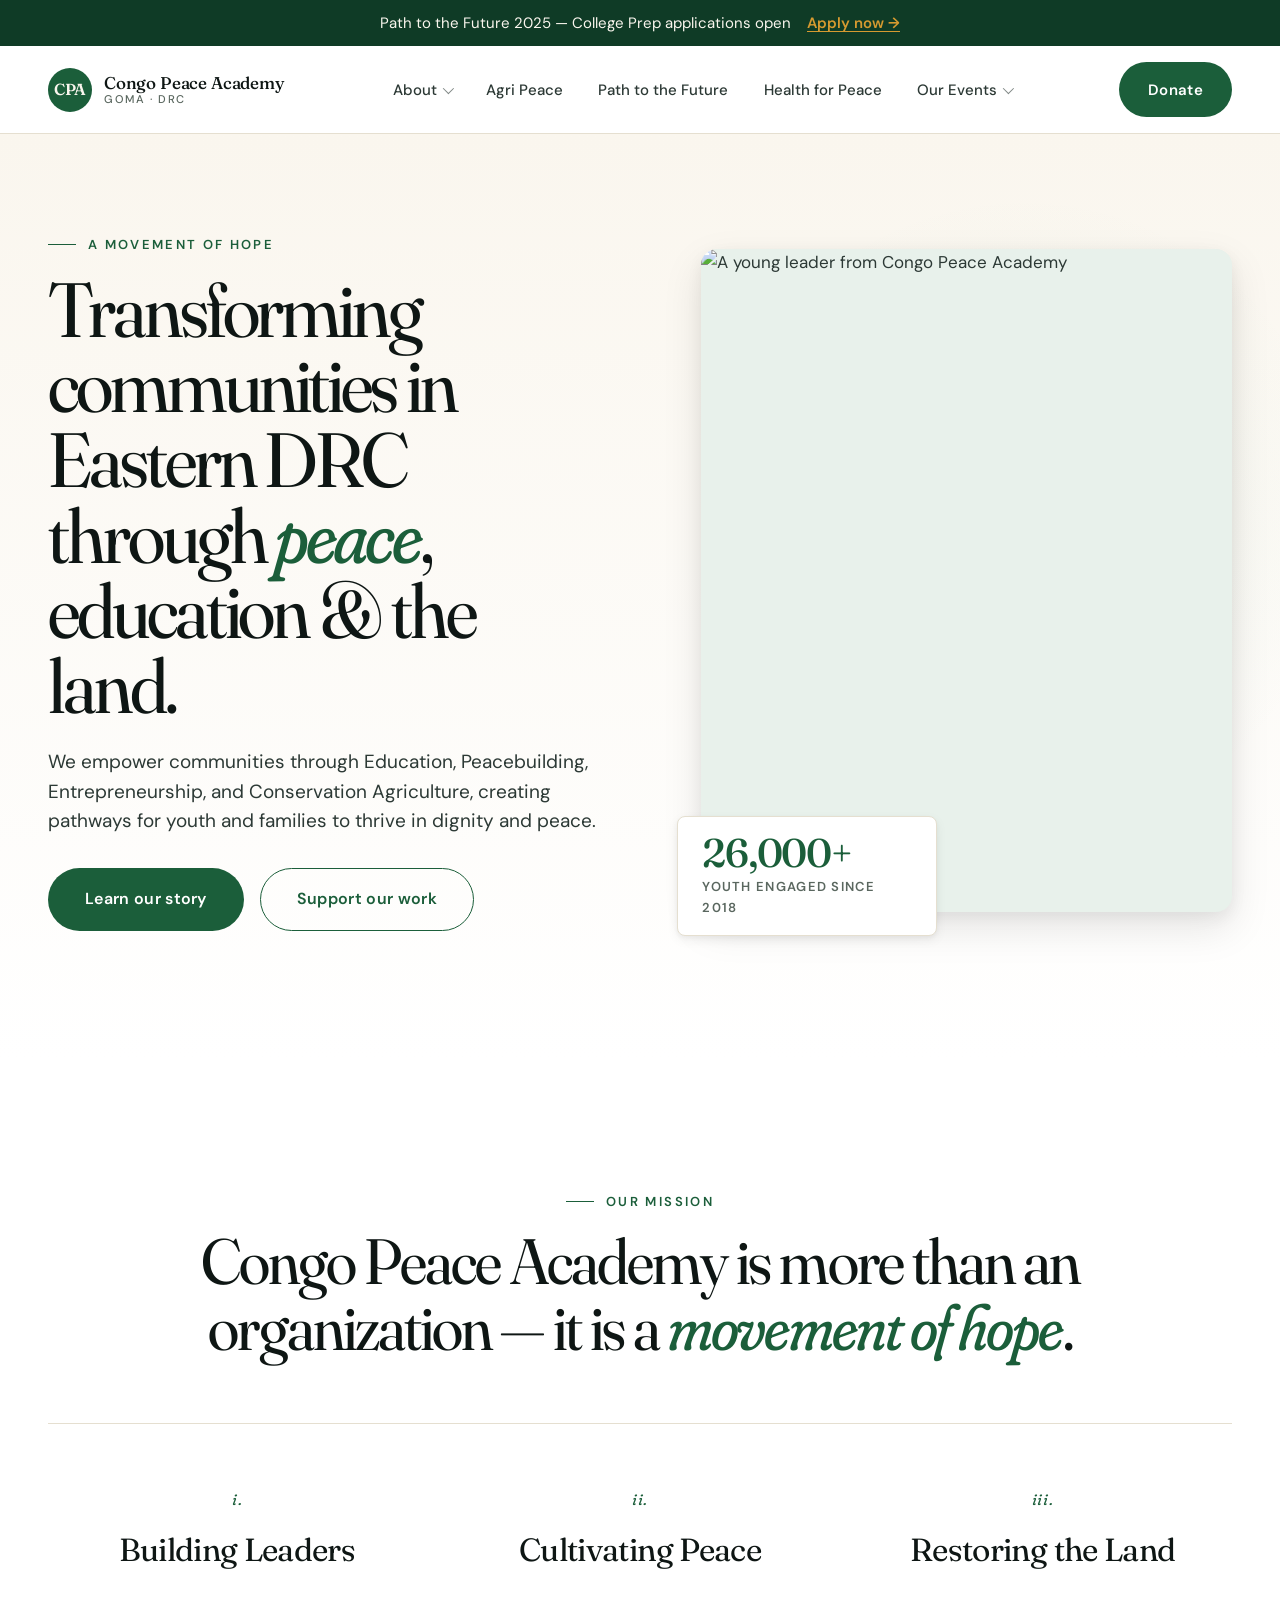
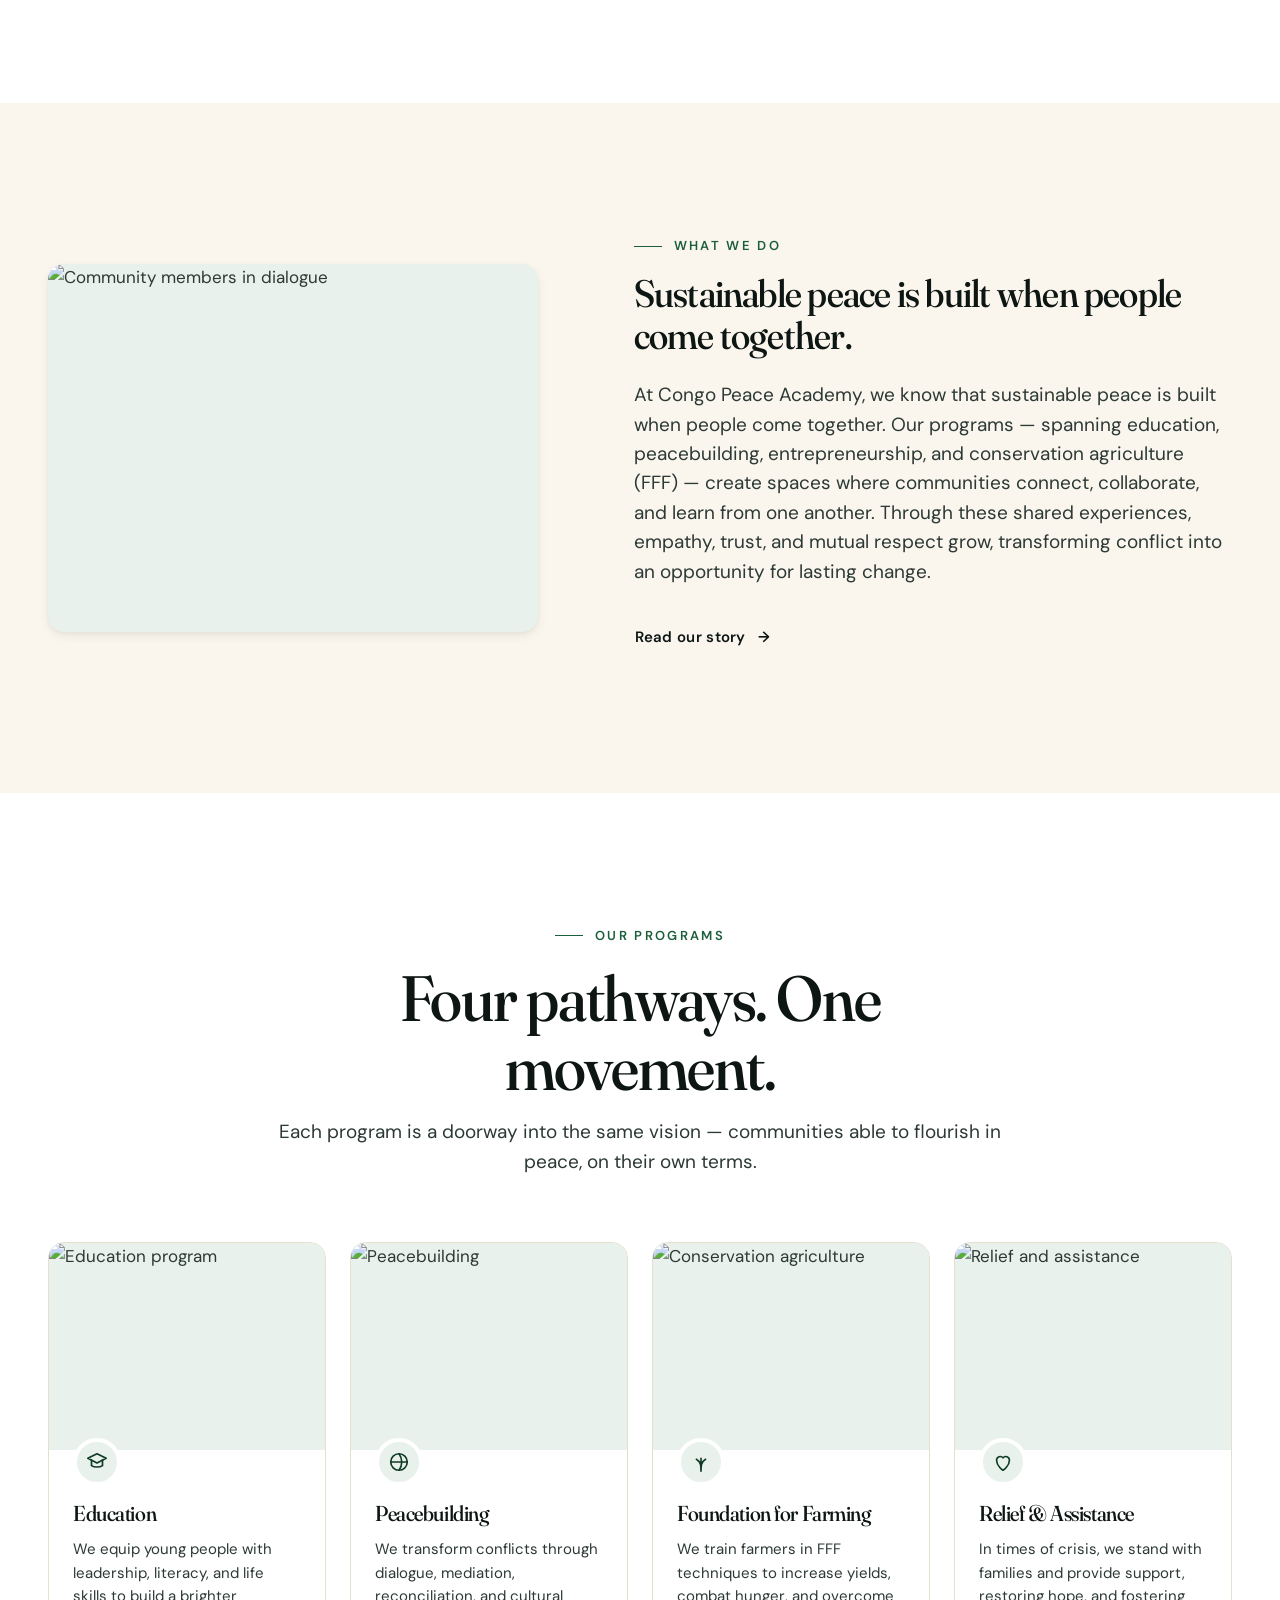
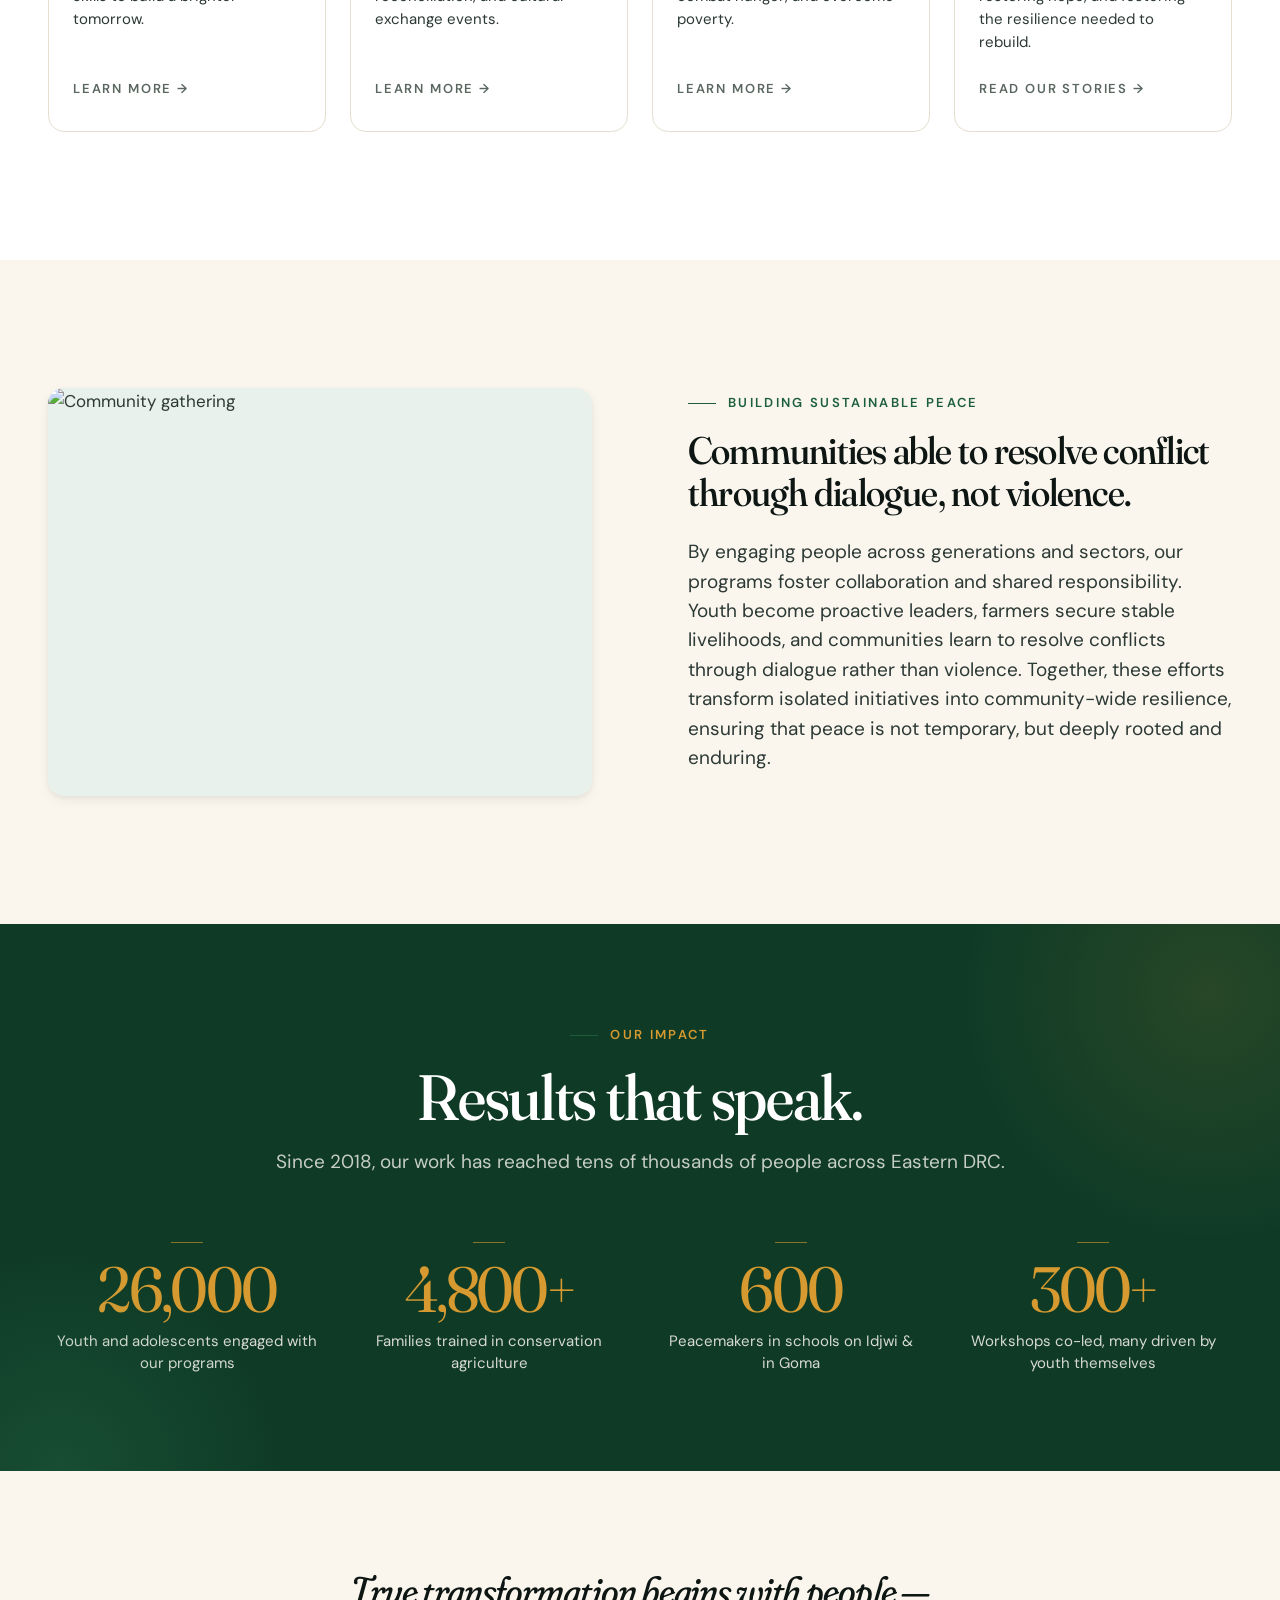
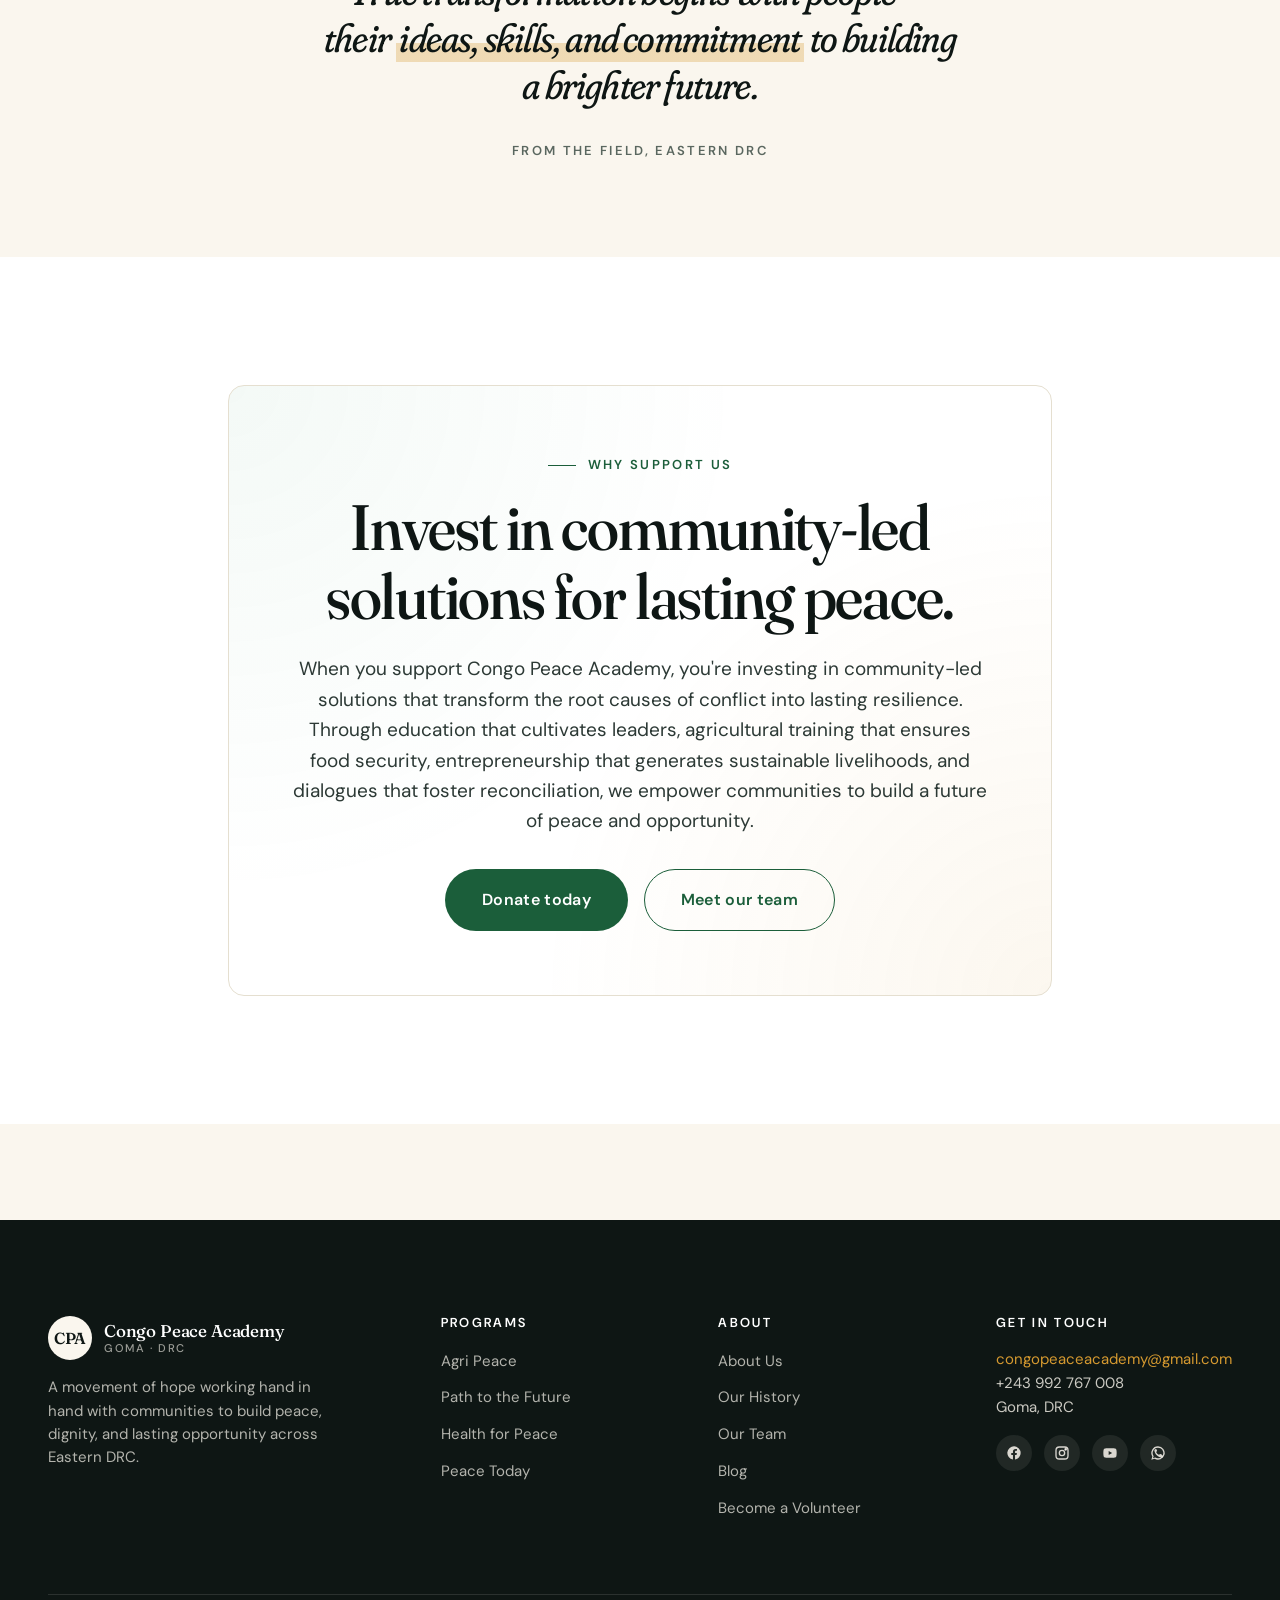
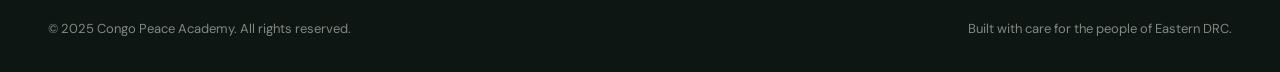
==== index.html @ 5befbde0 "Initial site — Congo Peace Academy 11 static HTML pages with shared design system inspired by Bridge" ====
<!DOCTYPE html>
<html lang="en">
<head>
  <meta charset="UTF-8" />
  <meta name="viewport" content="width=device-width, initial-scale=1.0" />
  <title>Congo Peace Academy — Education, Peacebuilding, Entrepreneurship & Conservation Agriculture in Eastern DRC</title>
  <meta name="description" content="Congo Peace Academy empowers communities in Eastern DRC through education, peacebuilding, entrepreneurship, and conservation agriculture — creating pathways for youth and families to thrive in dignity and peace." />
  <meta name="theme-color" content="#0F3B26" />

  <meta property="og:title" content="Congo Peace Academy" />
  <meta property="og:description" content="A movement of hope transforming communities in Eastern DRC." />
  <meta property="og:type" content="website" />
  <meta property="og:url" content="https://www.congopeaceacademy.org/" />

  <link rel="preconnect" href="https://fonts.googleapis.com" />
  <link rel="preconnect" href="https://fonts.gstatic.com" crossorigin />
  <link href="https://fonts.googleapis.com/css2?family=Fraunces:ital,opsz,wght,SOFT@0,9..144,300..900,30..100;1,9..144,300..900,30..100&family=DM+Sans:opsz,wght@9..40,400;9..40,500;9..40,600;9..40,700&display=swap" rel="stylesheet" />

  <link rel="stylesheet" href="assets/css/style.css" />
  <link rel="icon" type="image/svg+xml" href="assets/images/favicon.svg" />
</head>
<body>

<a href="#main" class="skip-link">Skip to main content</a>

<!-- Announcement banner -->
<div class="banner">
  <div class="container banner-content">
    <span>Path to the Future 2025 — College Prep applications open</span>
    <a href="path-to-the-future.html">Apply now →</a>
  </div>
</div>

<!-- Header -->
<header class="site-header">
  <div class="container">
    <nav class="nav" aria-label="Primary">
      <a href="index.html" class="brand" aria-label="Congo Peace Academy home">
        <span class="brand-mark" aria-hidden="true">CPA</span>
        <span class="brand-text">
          Congo Peace Academy
          <span class="brand-text-sub">Goma · DRC</span>
        </span>
      </a>

      <button class="nav-toggle" aria-label="Toggle navigation" aria-expanded="false" aria-controls="nav-list">
        <span class="nav-toggle-bar" aria-hidden="true"></span>
      </button>

      <ul class="nav-list" id="nav-list">
        <li class="nav-item has-sub">
          <a class="nav-link" href="about/index.html" aria-haspopup="true">About</a>
          <ul class="subnav">
            <li><a class="subnav-link" href="about/index.html">About Us</a></li>
            <li><a class="subnav-link" href="about/our-history.html">Our History</a></li>
            <li><a class="subnav-link" href="about/our-team.html">Our Team</a></li>
            <li><a class="subnav-link" href="about/blog.html">Blog</a></li>
          </ul>
        </li>
        <li class="nav-item"><a class="nav-link" href="agri-peace.html">Agri Peace</a></li>
        <li class="nav-item"><a class="nav-link" href="path-to-the-future.html">Path to the Future</a></li>
        <li class="nav-item"><a class="nav-link" href="health-for-peace.html">Health for Peace</a></li>
        <li class="nav-item has-sub">
          <a class="nav-link" href="our-events/index.html" aria-haspopup="true">Our Events</a>
          <ul class="subnav">
            <li><a class="subnav-link" href="our-events/index.html">All Events</a></li>
            <li><a class="subnav-link" href="our-events/peace-today.html">Peace Today</a></li>
            <li><a class="subnav-link" href="our-events/become-volunteers.html">Become Volunteers</a></li>
          </ul>
        </li>
      </ul>

      <div class="nav-actions">
        <a class="btn btn-primary" href="https://donorbox.org/congo-peace-academy-1-3?default_interval=o" target="_blank" rel="noopener">Donate</a>
      </div>
    </nav>
  </div>
</header>

<main id="main">

  <!-- Hero -->
  <section class="hero">
    <div class="container">
      <div class="hero-inner">
        <div class="reveal">
          <span class="eyebrow">A movement of hope</span>
          <h1 class="hero-tagline">
            Transforming communities in Eastern DRC through <em>peace</em>, education &amp; the land.
          </h1>
          <p class="hero-lede">
            We empower communities through Education, Peacebuilding, Entrepreneurship, and Conservation Agriculture, creating pathways for youth and families to thrive in dignity and peace.
          </p>
          <div class="hero-actions">
            <a class="btn btn-primary btn-lg" href="about/our-history.html">Learn our story</a>
            <a class="btn btn-outline btn-lg" href="https://donorbox.org/congo-peace-academy-1-3?default_interval=o" target="_blank" rel="noopener">Support our work</a>
          </div>
        </div>
        <div class="hero-media reveal">
          <div class="hero-media-frame">
            <img
              src="https://lh3.googleusercontent.com/sitesv/[base64]w1280"
              alt="A young leader from Congo Peace Academy"
              loading="eager"
            />
          </div>
          <div class="hero-badge">
            <div class="hero-badge-num">26,000+</div>
            <div class="hero-badge-label">Youth engaged since 2018</div>
          </div>
        </div>
      </div>
    </div>
  </section>

  <!-- Mission -->
  <section class="mission">
    <div class="container">
      <div class="text-center reveal">
        <span class="eyebrow">Our Mission</span>
      </div>
      <h2 class="mission-statement display text-balance reveal">
        Congo Peace Academy is more than an organization — it is a <em style="font-variation-settings:'opsz' 144,'SOFT' 100;color:var(--green);font-style:italic">movement of hope</em>.
      </h2>

      <div class="pillars">
        <div class="pillar reveal">
          <div class="pillar-num">i.</div>
          <div class="pillar-title">Building Leaders</div>
        </div>
        <div class="pillar reveal">
          <div class="pillar-num">ii.</div>
          <div class="pillar-title">Cultivating Peace</div>
        </div>
        <div class="pillar reveal">
          <div class="pillar-num">iii.</div>
          <div class="pillar-title">Restoring the Land</div>
        </div>
      </div>
    </div>
  </section>

  <!-- What We Do / Strategy split -->
  <section class="bg-cream">
    <div class="container">
      <div class="split split-narrow reveal">
        <div class="split-media">
          <img
            src="https://lh3.googleusercontent.com/sitesv/[base64]w1280"
            alt="Community members in dialogue"
            loading="lazy"
          />
        </div>
        <div class="split-content">
          <span class="eyebrow">What we do</span>
          <h2>Sustainable peace is built when people come together.</h2>
          <p>
            At Congo Peace Academy, we know that sustainable peace is built when people come together. Our programs — spanning education, peacebuilding, entrepreneurship, and conservation agriculture (FFF) — create spaces where communities connect, collaborate, and learn from one another. Through these shared experiences, empathy, trust, and mutual respect grow, transforming conflict into an opportunity for lasting change.
          </p>
          <a class="btn btn-ghost" href="about/our-history.html">Read our story </a>
        </div>
      </div>
    </div>
  </section>

  <!-- Programs -->
  <section class="bg-paper">
    <div class="container">
      <div class="section-header center reveal">
        <span class="eyebrow">Our Programs</span>
        <h2>Four pathways. One movement.</h2>
        <p>Each program is a doorway into the same vision — communities able to flourish in peace, on their own terms.</p>
      </div>

      <div class="programs">
        <a class="program-card reveal" href="path-to-the-future.html">
          <div class="program-media">
            <img
              src="https://lh3.googleusercontent.com/sitesv/[base64]w1280"
              alt="Education program"
              loading="lazy"
            />
          </div>
          <div class="program-body">
            <div class="program-icon" aria-hidden="true">
              <svg viewBox="0 0 24 24" fill="none" stroke="currentColor" stroke-width="1.8" stroke-linecap="round" stroke-linejoin="round"><path d="M2 8l10-5 10 5-10 5L2 8z"/><path d="M6 10v6c3 2 9 2 12 0v-6"/></svg>
            </div>
            <h3 class="program-title">Education</h3>
            <p class="program-desc">We equip young people with leadership, literacy, and life skills to build a brighter tomorrow.</p>
            <span class="program-arrow">Learn more →</span>
          </div>
        </a>

        <a class="program-card reveal" href="our-events/peace-today.html">
          <div class="program-media">
            <img
              src="https://lh3.googleusercontent.com/sitesv/[base64]w1280"
              alt="Peacebuilding"
              loading="lazy"
            />
          </div>
          <div class="program-body">
            <div class="program-icon" aria-hidden="true">
              <svg viewBox="0 0 24 24" fill="none" stroke="currentColor" stroke-width="1.8" stroke-linecap="round" stroke-linejoin="round"><circle cx="12" cy="12" r="9"/><path d="M12 3a15 15 0 0 1 0 18M3 12h18"/></svg>
            </div>
            <h3 class="program-title">Peacebuilding</h3>
            <p class="program-desc">We transform conflicts through dialogue, mediation, reconciliation, and cultural exchange events.</p>
            <span class="program-arrow">Learn more →</span>
          </div>
        </a>

        <a class="program-card reveal" href="agri-peace.html">
          <div class="program-media">
            <img
              src="https://lh3.googleusercontent.com/sitesv/[base64]w1280"
              alt="Conservation agriculture"
              loading="lazy"
            />
          </div>
          <div class="program-body">
            <div class="program-icon" aria-hidden="true">
              <svg viewBox="0 0 24 24" fill="none" stroke="currentColor" stroke-width="1.8" stroke-linecap="round" stroke-linejoin="round"><path d="M12 22c0-6 0-10 5-13M12 22c0-6 0-10-5-13M12 22V8"/></svg>
            </div>
            <h3 class="program-title">Foundation for Farming</h3>
            <p class="program-desc">We train farmers in FFF techniques to increase yields, combat hunger, and overcome poverty.</p>
            <span class="program-arrow">Learn more →</span>
          </div>
        </a>

        <a class="program-card reveal" href="our-events/index.html">
          <div class="program-media">
            <img
              src="https://lh3.googleusercontent.com/sitesv/[base64]w1280"
              alt="Relief and assistance"
              loading="lazy"
            />
          </div>
          <div class="program-body">
            <div class="program-icon" aria-hidden="true">
              <svg viewBox="0 0 24 24" fill="none" stroke="currentColor" stroke-width="1.8" stroke-linecap="round" stroke-linejoin="round"><path d="M12 21s-7-4.5-7-11a4 4 0 0 1 7-2.6A4 4 0 0 1 19 10c0 6.5-7 11-7 11z"/></svg>
            </div>
            <h3 class="program-title">Relief &amp; Assistance</h3>
            <p class="program-desc">In times of crisis, we stand with families and provide support, restoring hope, and fostering the resilience needed to rebuild.</p>
            <span class="program-arrow">Read our stories →</span>
          </div>
        </a>
      </div>
    </div>
  </section>

  <!-- Sustainable Peace -->
  <section class="bg-cream">
    <div class="container">
      <div class="split reverse reveal">
        <div class="split-content">
          <span class="eyebrow">Building Sustainable Peace</span>
          <h2>Communities able to resolve conflict through dialogue, not violence.</h2>
          <p>
            By engaging people across generations and sectors, our programs foster collaboration and shared responsibility. Youth become proactive leaders, farmers secure stable livelihoods, and communities learn to resolve conflicts through dialogue rather than violence. Together, these efforts transform isolated initiatives into community-wide resilience, ensuring that peace is not temporary, but deeply rooted and enduring.
          </p>
        </div>
        <div class="split-media">
          <img
            src="https://lh3.googleusercontent.com/sitesv/[base64]w1280"
            alt="Community gathering"
            loading="lazy"
          />
        </div>
      </div>
    </div>
  </section>

  <!-- Stats -->
  <section class="stats-band">
    <div class="container">
      <div class="section-header center reveal">
        <span class="eyebrow" style="color:var(--amber)">Our Impact</span>
        <h2>Results that speak.</h2>
        <p>Since 2018, our work has reached tens of thousands of people across Eastern DRC.</p>
      </div>
      <div class="stats-grid">
        <div class="stat reveal">
          <div class="stat-num">26,000</div>
          <div class="stat-label">Youth and adolescents engaged with our programs</div>
        </div>
        <div class="stat reveal">
          <div class="stat-num">4,800+</div>
          <div class="stat-label">Families trained in conservation agriculture</div>
        </div>
        <div class="stat reveal">
          <div class="stat-num">600</div>
          <div class="stat-label">Peacemakers in schools on Idjwi &amp; in Goma</div>
        </div>
        <div class="stat reveal">
          <div class="stat-num">300+</div>
          <div class="stat-label">Workshops co-led, many driven by youth themselves</div>
        </div>
      </div>
    </div>
  </section>

  <!-- Pull quote -->
  <section class="pullquote">
    <div class="container">
      <p class="pullquote-text reveal">
        True transformation begins with people — their <strong>ideas, skills, and commitment</strong> to building a brighter future.
      </p>
      <span class="pullquote-attribution">From the field, Eastern DRC</span>
    </div>
  </section>

  <!-- Why Support / CTA -->
  <section class="bg-paper">
    <div class="container container-narrow">
      <div class="cta-band reveal">
        <span class="eyebrow">Why support us</span>
        <h2>Invest in community-led solutions for lasting peace.</h2>
        <p>
          When you support Congo Peace Academy, you're investing in community-led solutions that transform the root causes of conflict into lasting resilience. Through education that cultivates leaders, agricultural training that ensures food security, entrepreneurship that generates sustainable livelihoods, and dialogues that foster reconciliation, we empower communities to build a future of peace and opportunity.
        </p>
        <div class="hero-actions" style="justify-content:center">
          <a class="btn btn-primary btn-lg" href="https://donorbox.org/congo-peace-academy-1-3?default_interval=o" target="_blank" rel="noopener">Donate today</a>
          <a class="btn btn-outline btn-lg" href="about/our-team.html">Meet our team</a>
        </div>
      </div>
    </div>
  </section>

</main>

<!-- Footer -->
<footer class="site-footer">
  <div class="container">
    <div class="footer-grid">
      <div class="footer-brand">
        <div class="brand" style="color:var(--paper)">
          <span class="brand-mark" aria-hidden="true">CPA</span>
          <span class="brand-text">
            Congo Peace Academy
            <span class="brand-text-sub" style="color:rgba(250,246,238,0.6)">Goma · DRC</span>
          </span>
        </div>
        <p>A movement of hope working hand in hand with communities to build peace, dignity, and lasting opportunity across Eastern DRC.</p>
      </div>

      <div>
        <h4>Programs</h4>
        <ul class="footer-list">
          <li><a href="agri-peace.html">Agri Peace</a></li>
          <li><a href="path-to-the-future.html">Path to the Future</a></li>
          <li><a href="health-for-peace.html">Health for Peace</a></li>
          <li><a href="our-events/peace-today.html">Peace Today</a></li>
        </ul>
      </div>

      <div>
        <h4>About</h4>
        <ul class="footer-list">
          <li><a href="about/index.html">About Us</a></li>
          <li><a href="about/our-history.html">Our History</a></li>
          <li><a href="about/our-team.html">Our Team</a></li>
          <li><a href="about/blog.html">Blog</a></li>
          <li><a href="our-events/become-volunteers.html">Become a Volunteer</a></li>
        </ul>
      </div>

      <div>
        <h4>Get in touch</h4>
        <div class="footer-contact">
          <p style="color:rgba(250,246,238,0.8);max-width:none;margin-bottom:1rem">
            <a href="mailto:congopeaceacademy@gmail.com">congopeaceacademy@gmail.com</a><br />
            +243 992 767 008<br />
            Goma, DRC
          </p>
        </div>
        <div class="socials">
          <a href="https://web.facebook.com/congopeaceacademy" target="_blank" rel="noopener" aria-label="Facebook">
            <svg viewBox="0 0 24 24" fill="currentColor"><path d="M22 12a10 10 0 1 0-11.56 9.88v-6.99H7.9V12h2.54V9.8c0-2.51 1.49-3.89 3.78-3.89 1.09 0 2.24.2 2.24.2v2.46h-1.26c-1.24 0-1.63.77-1.63 1.56V12h2.77l-.44 2.89h-2.33v6.99A10 10 0 0 0 22 12z"/></svg>
          </a>
          <a href="https://www.instagram.com/congopeaceacademy/" target="_blank" rel="noopener" aria-label="Instagram">
            <svg viewBox="0 0 24 24" fill="none" stroke="currentColor" stroke-width="2"><rect x="3" y="3" width="18" height="18" rx="5"/><circle cx="12" cy="12" r="4"/><circle cx="17.5" cy="6.5" r="1" fill="currentColor"/></svg>
          </a>
          <a href="https://youtu.be/6_g-ZvBbn6o" target="_blank" rel="noopener" aria-label="YouTube">
            <svg viewBox="0 0 24 24" fill="currentColor"><path d="M21.58 7.19a2.5 2.5 0 0 0-1.76-1.77C18.25 5 12 5 12 5s-6.25 0-7.82.42A2.5 2.5 0 0 0 2.42 7.2 26.06 26.06 0 0 0 2 12a26.06 26.06 0 0 0 .42 4.81 2.5 2.5 0 0 0 1.76 1.77C5.75 19 12 19 12 19s6.25 0 7.82-.42a2.5 2.5 0 0 0 1.76-1.77A26.06 26.06 0 0 0 22 12a26.06 26.06 0 0 0-.42-4.81zM10 15.02V8.98L15.2 12 10 15.02z"/></svg>
          </a>
          <a href="https://chat.whatsapp.com/JzBHcnJe77zBzk28pUauEM" target="_blank" rel="noopener" aria-label="WhatsApp">
            <svg viewBox="0 0 24 24" fill="currentColor"><path d="M17.5 14.4l-2-1c-.3-.1-.5-.1-.7.1l-.9 1.1c-.2.2-.4.3-.7.1a8 8 0 0 1-3.9-3.9c-.2-.3-.1-.5.1-.7l1.1-.9c.2-.2.2-.4.1-.7l-1-2c-.1-.3-.5-.5-.8-.4l-1.8.6c-.3.1-.5.4-.5.7.1 3 1.5 5.8 3.7 8 2.2 2.2 5 3.6 8 3.7.3 0 .6-.2.7-.5l.6-1.8c.1-.3-.1-.7-.4-.8z"/><path d="M12 2A10 10 0 0 0 3.5 17.3L2 22l4.8-1.5A10 10 0 1 0 12 2zm0 18a8 8 0 0 1-4.1-1.1l-.3-.2-3.1 1 1-3-.2-.3A8 8 0 1 1 12 20z"/></svg>
          </a>
        </div>
      </div>
    </div>

    <div class="footer-bottom">
      <span>© 2025 Congo Peace Academy. All rights reserved.</span>
      <span>Built with care for the people of Eastern DRC.</span>
    </div>
  </div>
</footer>

<script src="assets/js/main.js"></script>
</body>
</html>
---- assets/css/style.css ----
/* =====================================================================
   Congo Peace Academy — Design System
   ===================================================================== */

:root {
  /* Brand colors — forest greens grounded in CPA's identity, with warm amber accent */
  --green-deep: #0F3B26;
  --green: #1B5E3A;
  --green-mid: #2A7A4F;
  --green-bright: #3FA06A;
  --green-soft: #E8F1EB;

  --amber: #D69A30;
  --amber-deep: #A87324;
  --amber-soft: #FAEFD7;

  --red-flag: #B71C1C;     /* DRC flag red, used sparingly */
  --blue-flag: #0E5BA8;    /* DRC flag blue, used sparingly */

  --cream: #FAF6EE;
  --paper: #FFFFFF;
  --ink: #0E1614;
  --slate-900: #1F2724;
  --slate-700: #2C3935;
  --slate-500: #5A675F;
  --slate-400: #7E8B82;
  --slate-300: #B5BCB5;
  --border: #E5DFD0;
  --border-soft: #EFEBE0;

  /* Typography */
  --font-display: "Fraunces", "Source Serif Pro", Georgia, serif;
  --font-body: "DM Sans", "Inter", system-ui, -apple-system, sans-serif;
  --font-mono: "JetBrains Mono", "SFMono-Regular", Consolas, monospace;

  /* Type scale */
  --fs-mega: clamp(3rem, 7vw, 6.5rem);
  --fs-display: clamp(2.25rem, 5vw, 4.5rem);
  --fs-h1: clamp(2rem, 4vw, 3.25rem);
  --fs-h2: clamp(1.625rem, 3vw, 2.5rem);
  --fs-h3: clamp(1.25rem, 2vw, 1.625rem);
  --fs-h4: 1.125rem;
  --fs-body-lg: 1.1875rem;
  --fs-body: 1.0625rem;
  --fs-small: 0.9375rem;
  --fs-tiny: 0.8125rem;

  /* Spacing */
  --space-1: 0.25rem;
  --space-2: 0.5rem;
  --space-3: 0.75rem;
  --space-4: 1rem;
  --space-5: 1.5rem;
  --space-6: 2rem;
  --space-7: 3rem;
  --space-8: 4rem;
  --space-9: 6rem;
  --space-10: 8rem;

  /* Layout */
  --container-max: 1280px;
  --container-narrow: 920px;
  --container-text: 720px;

  /* Effects */
  --radius-sm: 4px;
  --radius: 8px;
  --radius-lg: 16px;
  --radius-pill: 999px;

  --shadow-sm: 0 1px 2px rgba(15, 22, 20, 0.04), 0 1px 3px rgba(15, 22, 20, 0.06);
  --shadow: 0 4px 12px rgba(15, 22, 20, 0.06), 0 2px 4px rgba(15, 22, 20, 0.04);
  --shadow-lg: 0 16px 40px rgba(15, 22, 20, 0.10), 0 6px 16px rgba(15, 22, 20, 0.06);

  --ease: cubic-bezier(0.22, 1, 0.36, 1);
  --ease-snappy: cubic-bezier(0.4, 0, 0.2, 1);
}

/* =====================================================================
   Reset & base
   ===================================================================== */
*, *::before, *::after { box-sizing: border-box; }

html {
  scroll-behavior: smooth;
  -webkit-text-size-adjust: 100%;
}

body {
  margin: 0;
  font-family: var(--font-body);
  font-size: var(--fs-body);
  line-height: 1.6;
  color: var(--slate-700);
  background: var(--cream);
  -webkit-font-smoothing: antialiased;
  -moz-osx-font-smoothing: grayscale;
  text-rendering: optimizeLegibility;
}

img, video {
  max-width: 100%;
  height: auto;
  display: block;
}

a {
  color: var(--green);
  text-decoration: none;
  transition: color 200ms var(--ease);
}
a:hover { color: var(--green-deep); }

button {
  font-family: inherit;
  cursor: pointer;
  border: none;
  background: none;
  padding: 0;
}

::selection {
  background: var(--green);
  color: var(--cream);
}

/* =====================================================================
   Typography
   ===================================================================== */
h1, h2, h3, h4, h5, h6 {
  font-family: var(--font-display);
  font-weight: 500;
  font-variation-settings: "opsz" 96, "SOFT" 30;
  color: var(--ink);
  line-height: 1.08;
  letter-spacing: -0.02em;
  margin: 0 0 var(--space-5);
}

h1 { font-size: var(--fs-h1); }
h2 { font-size: var(--fs-h2); }
h3 { font-size: var(--fs-h3); letter-spacing: -0.015em; }
h4 { font-size: var(--fs-h4); letter-spacing: -0.01em; font-weight: 600; }

p {
  margin: 0 0 1.25em;
  max-width: 68ch;
}

.display {
  font-family: var(--font-display);
  font-size: var(--fs-display);
  font-weight: 400;
  font-variation-settings: "opsz" 144, "SOFT" 30;
  line-height: 1.02;
  letter-spacing: -0.03em;
  color: var(--ink);
}

.mega {
  font-family: var(--font-display);
  font-size: var(--fs-mega);
  font-weight: 400;
  font-variation-settings: "opsz" 144, "SOFT" 30;
  line-height: 0.96;
  letter-spacing: -0.045em;
  color: var(--ink);
}

.eyebrow {
  font-family: var(--font-body);
  font-size: var(--fs-tiny);
  font-weight: 600;
  text-transform: uppercase;
  letter-spacing: 0.18em;
  color: var(--green);
  margin: 0 0 var(--space-4);
  display: inline-block;
}

.eyebrow::before {
  content: "";
  display: inline-block;
  width: 28px;
  height: 1px;
  background: var(--green);
  vertical-align: middle;
  margin-right: var(--space-3);
  transform: translateY(-1px);
}

.lede {
  font-size: var(--fs-body-lg);
  line-height: 1.55;
  color: var(--slate-700);
}

/* =====================================================================
   Layout primitives
   ===================================================================== */
.container {
  width: 100%;
  max-width: var(--container-max);
  margin: 0 auto;
  padding-left: var(--space-5);
  padding-right: var(--space-5);
}
@media (min-width: 768px) {
  .container { padding-left: var(--space-7); padding-right: var(--space-7); }
}

.container-narrow {
  max-width: var(--container-narrow);
  margin-left: auto;
  margin-right: auto;
}

.container-text {
  max-width: var(--container-text);
  margin-left: auto;
  margin-right: auto;
}

section { padding: var(--space-9) 0; }
@media (min-width: 768px) { section { padding: var(--space-10) 0; } }

.section-tight { padding: var(--space-8) 0; }

.text-center { text-align: center; }
.text-balance { text-wrap: balance; }
.text-pretty { text-wrap: pretty; }

/* Backgrounds */
.bg-paper { background: var(--paper); }
.bg-cream { background: var(--cream); }
.bg-green { background: var(--green-deep); color: var(--cream); }
.bg-green h1, .bg-green h2, .bg-green h3, .bg-green h4 { color: var(--paper); }
.bg-green-soft { background: var(--green-soft); }
.bg-amber-soft { background: var(--amber-soft); }

/* =====================================================================
   Buttons
   ===================================================================== */
.btn {
  display: inline-flex;
  align-items: center;
  gap: var(--space-3);
  padding: 0.9rem 1.75rem;
  font-family: var(--font-body);
  font-size: var(--fs-small);
  font-weight: 600;
  letter-spacing: 0.02em;
  border-radius: var(--radius-pill);
  transition: all 220ms var(--ease);
  white-space: nowrap;
  border: 1.5px solid transparent;
  cursor: pointer;
}

.btn-primary {
  background: var(--green);
  color: var(--paper);
}
.btn-primary:hover {
  background: var(--green-deep);
  color: var(--paper);
  transform: translateY(-1px);
  box-shadow: var(--shadow);
}

.btn-accent {
  background: var(--amber);
  color: var(--ink);
}
.btn-accent:hover {
  background: var(--amber-deep);
  color: var(--paper);
  transform: translateY(-1px);
  box-shadow: var(--shadow);
}

.btn-outline {
  background: transparent;
  color: var(--green);
  border-color: var(--green);
}
.btn-outline:hover {
  background: var(--green);
  color: var(--paper);
}

.btn-ghost {
  background: transparent;
  color: var(--ink);
  padding-left: 0;
  padding-right: 0;
}
.btn-ghost:hover { color: var(--green); }

.btn-ghost::after {
  content: "→";
  transition: transform 220ms var(--ease);
  display: inline-block;
}
.btn-ghost:hover::after { transform: translateX(4px); }

.btn-lg { padding: 1.1rem 2.25rem; font-size: 1rem; }

/* =====================================================================
   Top announcement banner
   ===================================================================== */
.banner {
  background: var(--green-deep);
  color: var(--cream);
  padding: 0.7rem 0;
  font-size: var(--fs-small);
  text-align: center;
}
.banner a {
  color: var(--amber);
  font-weight: 600;
  text-decoration: underline;
  text-underline-offset: 3px;
  text-decoration-thickness: 1px;
}
.banner a:hover { color: var(--cream); }
.banner-content {
  display: flex;
  align-items: center;
  justify-content: center;
  gap: var(--space-4);
  flex-wrap: wrap;
}

/* =====================================================================
   Site header / nav
   ===================================================================== */
.site-header {
  position: sticky;
  top: 0;
  z-index: 50;
  background: var(--paper);
  border-bottom: 1px solid var(--border);
  backdrop-filter: blur(20px) saturate(180%);
  -webkit-backdrop-filter: blur(20px) saturate(180%);
}

.nav {
  display: flex;
  align-items: center;
  justify-content: space-between;
  padding: 1rem 0;
  gap: var(--space-5);
}

.brand {
  display: flex;
  align-items: center;
  gap: var(--space-3);
  font-family: var(--font-display);
  font-size: 1.0625rem;
  font-weight: 500;
  color: var(--ink);
  line-height: 1.1;
  letter-spacing: -0.01em;
  flex-shrink: 0;
}
.brand:hover { color: var(--green); }

.brand-mark {
  width: 44px;
  height: 44px;
  display: grid;
  place-items: center;
  background: var(--green);
  color: var(--cream);
  border-radius: 50%;
  font-family: var(--font-display);
  font-weight: 600;
  font-size: 1rem;
  letter-spacing: -0.04em;
  flex-shrink: 0;
}

.brand-text {
  display: flex;
  flex-direction: column;
}
.brand-text-sub {
  font-size: 0.7rem;
  font-family: var(--font-body);
  font-weight: 500;
  letter-spacing: 0.14em;
  text-transform: uppercase;
  color: var(--slate-500);
  margin-top: 1px;
}

.nav-list {
  list-style: none;
  display: flex;
  align-items: center;
  gap: var(--space-2);
  margin: 0;
  padding: 0;
}

.nav-item { position: relative; }

.nav-link {
  display: inline-flex;
  align-items: center;
  gap: 4px;
  padding: 0.6rem 0.85rem;
  color: var(--slate-700);
  font-size: var(--fs-small);
  font-weight: 500;
  border-radius: var(--radius-sm);
  transition: color 180ms var(--ease);
}
.nav-link:hover, .nav-link[aria-current="page"] { color: var(--green-deep); }
.nav-link[aria-current="page"]::after {
  content: "";
  position: absolute;
  bottom: -2px;
  left: 0.85rem;
  right: 0.85rem;
  height: 2px;
  background: var(--green);
  border-radius: 2px;
}

.nav-item.has-sub > .nav-link::after {
  content: "";
  display: inline-block;
  width: 8px;
  height: 8px;
  margin-left: 2px;
  border-right: 1.5px solid currentColor;
  border-bottom: 1.5px solid currentColor;
  transform: rotate(45deg) translateY(-2px);
  opacity: 0.6;
  transition: transform 180ms var(--ease);
}
.nav-item.has-sub:hover > .nav-link::after,
.nav-item.has-sub:focus-within > .nav-link::after {
  transform: rotate(-135deg) translateY(0);
  opacity: 1;
}

.subnav {
  position: absolute;
  top: calc(100% + 6px);
  left: -8px;
  min-width: 220px;
  background: var(--paper);
  border: 1px solid var(--border);
  border-radius: var(--radius);
  padding: var(--space-3);
  list-style: none;
  margin: 0;
  box-shadow: var(--shadow-lg);
  opacity: 0;
  visibility: hidden;
  transform: translateY(-4px);
  transition: opacity 180ms var(--ease), transform 180ms var(--ease), visibility 180ms;
}
.nav-item.has-sub:hover .subnav,
.nav-item.has-sub:focus-within .subnav {
  opacity: 1;
  visibility: visible;
  transform: translateY(0);
}
.subnav-link {
  display: block;
  padding: 0.55rem 0.75rem;
  font-size: var(--fs-small);
  color: var(--slate-700);
  border-radius: var(--radius-sm);
  font-weight: 500;
}
.subnav-link:hover {
  background: var(--green-soft);
  color: var(--green-deep);
}

.nav-actions {
  display: flex;
  align-items: center;
  gap: var(--space-3);
}

.nav-toggle {
  display: none;
  width: 44px;
  height: 44px;
  align-items: center;
  justify-content: center;
  border-radius: var(--radius-sm);
  color: var(--ink);
}
.nav-toggle:hover { background: var(--green-soft); }
.nav-toggle-bar {
  width: 22px;
  height: 2px;
  background: currentColor;
  position: relative;
  transition: all 220ms var(--ease);
}
.nav-toggle-bar::before,
.nav-toggle-bar::after {
  content: "";
  position: absolute;
  left: 0;
  width: 22px;
  height: 2px;
  background: currentColor;
  transition: all 220ms var(--ease);
}
.nav-toggle-bar::before { top: -7px; }
.nav-toggle-bar::after { top: 7px; }
.nav-toggle[aria-expanded="true"] .nav-toggle-bar { background: transparent; }
.nav-toggle[aria-expanded="true"] .nav-toggle-bar::before { top: 0; transform: rotate(45deg); }
.nav-toggle[aria-expanded="true"] .nav-toggle-bar::after { top: 0; transform: rotate(-45deg); }

@media (max-width: 1024px) {
  .nav-list {
    position: fixed;
    top: 0;
    right: 0;
    bottom: 0;
    width: min(360px, 88vw);
    background: var(--paper);
    flex-direction: column;
    align-items: flex-start;
    padding: 5rem var(--space-6) var(--space-6);
    gap: 0;
    overflow-y: auto;
    transform: translateX(100%);
    transition: transform 280ms var(--ease);
    box-shadow: var(--shadow-lg);
    border-left: 1px solid var(--border);
  }
  .nav-list[data-open="true"] { transform: translateX(0); }
  .nav-item { width: 100%; border-bottom: 1px solid var(--border-soft); }
  .nav-item:last-child { border-bottom: none; }
  .nav-link {
    padding: 1rem 0;
    width: 100%;
    font-size: 1.05rem;
  }
  .subnav {
    position: static;
    opacity: 1;
    visibility: visible;
    transform: none;
    box-shadow: none;
    border: none;
    padding: 0 0 var(--space-4) var(--space-5);
    background: transparent;
  }
  .subnav-link { padding: 0.55rem 0; }
  .nav-item.has-sub > .nav-link::after { display: none; }
  .nav-toggle { display: inline-flex; }
}

/* =====================================================================
   Hero
   ===================================================================== */
.hero {
  position: relative;
  padding: var(--space-9) 0 var(--space-10);
  background: linear-gradient(180deg, var(--cream) 0%, var(--paper) 100%);
  overflow: hidden;
}

.hero-inner {
  display: grid;
  grid-template-columns: 1fr;
  gap: var(--space-8);
  align-items: center;
}
@media (min-width: 980px) {
  .hero-inner {
    grid-template-columns: 1.05fr 1fr;
    gap: var(--space-9);
  }
}

.hero-tagline {
  font-family: var(--font-display);
  font-size: clamp(2.5rem, 6vw, 5.25rem);
  font-weight: 400;
  font-variation-settings: "opsz" 144, "SOFT" 30;
  line-height: 0.98;
  letter-spacing: -0.04em;
  color: var(--ink);
  margin: 0 0 var(--space-5);
}
.hero-tagline em {
  font-style: italic;
  color: var(--green);
  font-variation-settings: "opsz" 144, "SOFT" 100;
}

.hero-lede {
  font-size: var(--fs-body-lg);
  line-height: 1.55;
  color: var(--slate-700);
  max-width: 52ch;
  margin-bottom: var(--space-6);
}

.hero-actions {
  display: flex;
  flex-wrap: wrap;
  gap: var(--space-4);
}

.hero-media {
  position: relative;
}
.hero-media-frame {
  aspect-ratio: 4/5;
  width: 100%;
  border-radius: var(--radius-lg);
  overflow: hidden;
  background: var(--green-soft);
  position: relative;
  box-shadow: var(--shadow-lg);
}
.hero-media-frame img {
  width: 100%;
  height: 100%;
  object-fit: cover;
}

.hero-badge {
  position: absolute;
  bottom: -24px;
  left: -24px;
  background: var(--paper);
  border: 1px solid var(--border);
  border-radius: var(--radius);
  padding: var(--space-4) var(--space-5);
  box-shadow: var(--shadow);
  max-width: 260px;
}
.hero-badge-num {
  font-family: var(--font-display);
  font-size: 2.5rem;
  font-weight: 500;
  color: var(--green);
  line-height: 1;
  letter-spacing: -0.03em;
}
.hero-badge-label {
  font-size: var(--fs-tiny);
  color: var(--slate-500);
  text-transform: uppercase;
  letter-spacing: 0.1em;
  font-weight: 600;
  margin-top: 4px;
}

@media (max-width: 980px) {
  .hero-badge { position: static; margin-top: var(--space-5); max-width: none; }
}

/* Hero ornament — subtle decorative elements */
.hero::before {
  content: "";
  position: absolute;
  top: 0;
  right: -10%;
  width: 60vw;
  height: 60vw;
  max-width: 800px;
  max-height: 800px;
  background: radial-gradient(circle at center, rgba(63, 160, 106, 0.06), transparent 60%);
  pointer-events: none;
  z-index: 0;
}
.hero > * { position: relative; z-index: 1; }

/* =====================================================================
   Section header / intros
   ===================================================================== */
.section-header {
  max-width: 760px;
  margin-bottom: var(--space-8);
}
.section-header.center { margin-left: auto; margin-right: auto; text-align: center; }
.section-header h2 { font-size: var(--fs-display); margin-bottom: var(--space-4); }
.section-header p { font-size: var(--fs-body-lg); color: var(--slate-700); }

/* =====================================================================
   Mission / pillars
   ===================================================================== */
.mission {
  padding: var(--space-10) 0;
  background: var(--paper);
}
.mission-statement {
  max-width: 24ch;
  margin: 0 auto;
  text-align: center;
}

.pillars {
  display: grid;
  grid-template-columns: 1fr;
  gap: var(--space-5);
  margin-top: var(--space-8);
  border-top: 1px solid var(--border);
  padding-top: var(--space-8);
}
@media (min-width: 720px) {
  .pillars { grid-template-columns: repeat(3, 1fr); }
}

.pillar {
  text-align: center;
}
.pillar-num {
  font-family: var(--font-display);
  font-size: 0.95rem;
  font-style: italic;
  color: var(--green);
  letter-spacing: 0.05em;
  margin-bottom: var(--space-3);
  font-variation-settings: "opsz" 9, "SOFT" 100;
}
.pillar-title {
  font-family: var(--font-display);
  font-size: clamp(1.5rem, 2.5vw, 2rem);
  color: var(--ink);
  letter-spacing: -0.02em;
}

/* =====================================================================
   Strategy / split sections
   ===================================================================== */
.split {
  display: grid;
  grid-template-columns: 1fr;
  gap: var(--space-7);
  align-items: center;
}
@media (min-width: 880px) {
  .split { grid-template-columns: 1fr 1fr; gap: var(--space-9); }
  .split.split-narrow { grid-template-columns: 0.9fr 1.1fr; }
  .split.reverse > :first-child { order: 2; }
}

.split-media {
  border-radius: var(--radius-lg);
  overflow: hidden;
  aspect-ratio: 4/3;
  background: var(--green-soft);
  box-shadow: var(--shadow);
}
.split-media img { width: 100%; height: 100%; object-fit: cover; }

.split-content h2 { margin-bottom: var(--space-5); }
.split-content p { font-size: var(--fs-body-lg); line-height: 1.55; }

/* =====================================================================
   Programs grid (Areas of Impact)
   ===================================================================== */
.programs {
  display: grid;
  grid-template-columns: 1fr;
  gap: var(--space-5);
}
@media (min-width: 640px) { .programs { grid-template-columns: repeat(2, 1fr); } }
@media (min-width: 980px) { .programs { grid-template-columns: repeat(4, 1fr); } }

.program-card {
  background: var(--paper);
  border: 1px solid var(--border);
  border-radius: var(--radius-lg);
  overflow: hidden;
  display: flex;
  flex-direction: column;
  transition: all 280ms var(--ease);
  text-decoration: none;
  color: inherit;
}
.program-card:hover {
  transform: translateY(-6px);
  box-shadow: var(--shadow-lg);
  border-color: var(--green-mid);
}
.program-card:hover .program-arrow { transform: translateX(4px); color: var(--green); }

.program-media {
  aspect-ratio: 4/3;
  background: var(--green-soft);
  overflow: hidden;
  position: relative;
}
.program-media img {
  width: 100%; height: 100%; object-fit: cover;
  transition: transform 600ms var(--ease);
}
.program-card:hover .program-media img { transform: scale(1.04); }

.program-body {
  padding: var(--space-5) var(--space-5) var(--space-6);
  display: flex;
  flex-direction: column;
  flex: 1;
}
.program-icon {
  width: 48px;
  height: 48px;
  display: grid;
  place-items: center;
  background: var(--green-soft);
  color: var(--green-deep);
  border-radius: 50%;
  margin-bottom: var(--space-4);
  margin-top: -36px;
  border: 4px solid var(--paper);
  position: relative;
  z-index: 2;
}
.program-icon svg { width: 22px; height: 22px; }

.program-title {
  font-family: var(--font-display);
  font-size: 1.35rem;
  letter-spacing: -0.02em;
  color: var(--ink);
  margin-bottom: var(--space-3);
  line-height: 1.15;
}
.program-desc {
  color: var(--slate-700);
  font-size: var(--fs-small);
  line-height: 1.55;
  margin-bottom: var(--space-5);
  flex: 1;
}
.program-arrow {
  font-size: var(--fs-tiny);
  font-weight: 600;
  text-transform: uppercase;
  letter-spacing: 0.14em;
  color: var(--slate-500);
  transition: all 220ms var(--ease);
  display: inline-flex;
  align-items: center;
  gap: 0.4rem;
}

/* =====================================================================
   Stats / impact numbers
   ===================================================================== */
.stats-band {
  background: var(--green-deep);
  color: var(--cream);
  padding: var(--space-9) 0;
  position: relative;
  overflow: hidden;
}
.stats-band::before,
.stats-band::after {
  content: "";
  position: absolute;
  border-radius: 50%;
  pointer-events: none;
}
.stats-band::before {
  width: 540px; height: 540px;
  top: -200px; right: -200px;
  background: radial-gradient(circle, rgba(214, 154, 48, 0.12), transparent 65%);
}
.stats-band::after {
  width: 480px; height: 480px;
  bottom: -240px; left: -180px;
  background: radial-gradient(circle, rgba(63, 160, 106, 0.18), transparent 65%);
}
.stats-band > * { position: relative; }

.stats-band .section-header h2 { color: var(--paper); }
.stats-band .section-header p { color: rgba(250, 246, 238, 0.78); }

.stats-grid {
  display: grid;
  grid-template-columns: repeat(2, 1fr);
  gap: var(--space-6) var(--space-5);
}
@media (min-width: 720px) { .stats-grid { grid-template-columns: repeat(4, 1fr); } }

.stat {
  text-align: center;
}
.stat-num {
  font-family: var(--font-display);
  font-size: clamp(2.5rem, 5vw, 4rem);
  font-weight: 400;
  font-variation-settings: "opsz" 144, "SOFT" 30;
  line-height: 0.95;
  letter-spacing: -0.04em;
  color: var(--amber);
  margin-bottom: var(--space-3);
}
.stat-num::before {
  content: "";
  display: block;
  width: 32px;
  height: 1px;
  background: var(--amber);
  margin: 0 auto var(--space-4);
  opacity: 0.6;
}
.stat-label {
  font-size: var(--fs-small);
  line-height: 1.45;
  color: rgba(250, 246, 238, 0.85);
  max-width: 26ch;
  margin: 0 auto;
}

/* =====================================================================
   Quote / pull section
   ===================================================================== */
.pullquote {
  padding: var(--space-9) 0;
  background: var(--cream);
  position: relative;
}
.pullquote-text {
  font-family: var(--font-display);
  font-size: clamp(1.5rem, 3.2vw, 2.5rem);
  font-weight: 400;
  font-variation-settings: "opsz" 144, "SOFT" 100;
  font-style: italic;
  line-height: 1.18;
  letter-spacing: -0.02em;
  color: var(--ink);
  text-align: center;
  max-width: 26ch;
  margin: 0 auto;
}
.pullquote-text strong {
  font-weight: 400;
  background: linear-gradient(transparent 62%, rgba(214, 154, 48, 0.3) 62%);
  padding: 0 0.08em;
}
.pullquote-attribution {
  display: block;
  text-align: center;
  margin-top: var(--space-6);
  font-family: var(--font-body);
  font-size: var(--fs-tiny);
  font-style: normal;
  text-transform: uppercase;
  letter-spacing: 0.18em;
  font-weight: 600;
  color: var(--slate-500);
}

/* =====================================================================
   Team grid
   ===================================================================== */
.team-grid {
  display: grid;
  grid-template-columns: 1fr;
  gap: var(--space-7) var(--space-6);
}
@media (min-width: 640px) { .team-grid { grid-template-columns: repeat(2, 1fr); } }
@media (min-width: 980px) { .team-grid { grid-template-columns: repeat(3, 1fr); } }

.team-card {
  background: var(--paper);
  border-radius: var(--radius-lg);
  overflow: hidden;
  border: 1px solid var(--border);
}
.team-photo {
  aspect-ratio: 4/5;
  background: var(--green-soft);
  overflow: hidden;
}
.team-photo img { width: 100%; height: 100%; object-fit: cover; }

.team-body { padding: var(--space-5) var(--space-5) var(--space-6); }
.team-name {
  font-family: var(--font-display);
  font-size: 1.25rem;
  letter-spacing: -0.015em;
  color: var(--ink);
  margin-bottom: 4px;
}
.team-role {
  font-size: var(--fs-tiny);
  font-weight: 600;
  text-transform: uppercase;
  letter-spacing: 0.14em;
  color: var(--green);
  margin-bottom: var(--space-4);
}
.team-bio {
  font-size: var(--fs-small);
  line-height: 1.6;
  color: var(--slate-700);
  margin: 0;
  max-width: none;
}

/* =====================================================================
   Profile (featured leader) — for our-team page featured profile
   ===================================================================== */
.profile-feature {
  display: grid;
  grid-template-columns: 1fr;
  gap: var(--space-7);
  align-items: center;
  padding: var(--space-7);
  background: var(--paper);
  border-radius: var(--radius-lg);
  border: 1px solid var(--border);
  margin-bottom: var(--space-8);
}
@media (min-width: 880px) {
  .profile-feature {
    grid-template-columns: 0.85fr 1.15fr;
    gap: var(--space-8);
    padding: var(--space-8);
  }
}
.profile-feature-media {
  aspect-ratio: 4/5;
  border-radius: var(--radius);
  overflow: hidden;
  background: var(--green-soft);
}
.profile-feature-media img { width: 100%; height: 100%; object-fit: cover; }

/* =====================================================================
   Values / list cards (numbered)
   ===================================================================== */
.values {
  display: grid;
  grid-template-columns: 1fr;
  gap: var(--space-5);
}
@media (min-width: 720px) { .values { grid-template-columns: repeat(2, 1fr); } }

.value-card {
  padding: var(--space-6);
  background: var(--paper);
  border: 1px solid var(--border);
  border-radius: var(--radius-lg);
  position: relative;
}
.value-num {
  position: absolute;
  top: var(--space-4);
  right: var(--space-5);
  font-family: var(--font-display);
  font-size: 3rem;
  font-weight: 400;
  font-variation-settings: "opsz" 144, "SOFT" 100;
  font-style: italic;
  color: var(--amber);
  opacity: 0.4;
  line-height: 1;
}
.value-title {
  font-family: var(--font-display);
  font-size: 1.4rem;
  letter-spacing: -0.02em;
  color: var(--ink);
  margin-bottom: var(--space-3);
}
.value-card p { margin-bottom: 0; }

/* =====================================================================
   Partners list
   ===================================================================== */
.partners-list {
  display: grid;
  grid-template-columns: 1fr;
  gap: var(--space-5);
}
@media (min-width: 720px) { .partners-list { grid-template-columns: repeat(2, 1fr); } }
@media (min-width: 1100px) { .partners-list { grid-template-columns: repeat(3, 1fr); } }

.partner-card {
  padding: var(--space-6);
  background: var(--paper);
  border-left: 3px solid var(--green);
  border-radius: 0 var(--radius) var(--radius) 0;
  box-shadow: var(--shadow-sm);
}
.partner-name {
  font-family: var(--font-display);
  font-size: 1.2rem;
  letter-spacing: -0.015em;
  color: var(--ink);
  margin-bottom: var(--space-3);
}
.partner-card p {
  margin: 0;
  font-size: var(--fs-small);
  line-height: 1.55;
}

/* =====================================================================
   Article / long-form prose
   ===================================================================== */
.prose {
  max-width: 720px;
  margin-left: auto;
  margin-right: auto;
}
.prose p { font-size: var(--fs-body-lg); line-height: 1.7; }
.prose h2 {
  margin-top: var(--space-8);
  margin-bottom: var(--space-4);
  font-size: var(--fs-h2);
}
.prose h2:first-child { margin-top: 0; }
.prose h3 {
  margin-top: var(--space-7);
  margin-bottom: var(--space-3);
}
.prose img {
  margin: var(--space-7) auto;
  border-radius: var(--radius);
  box-shadow: var(--shadow);
}
.prose ul, .prose ol {
  font-size: var(--fs-body-lg);
  line-height: 1.65;
  padding-left: 1.25em;
  margin-bottom: 1.25em;
}
.prose li { margin-bottom: 0.5em; }
.prose blockquote {
  margin: var(--space-7) 0;
  padding: var(--space-2) 0 var(--space-2) var(--space-6);
  border-left: 3px solid var(--green);
  font-family: var(--font-display);
  font-size: 1.4rem;
  font-style: italic;
  font-variation-settings: "opsz" 144, "SOFT" 100;
  color: var(--ink);
  line-height: 1.35;
}

/* Page hero — for subpages */
.page-hero {
  padding: var(--space-9) 0 var(--space-7);
  background: linear-gradient(180deg, var(--green-soft) 0%, var(--cream) 100%);
  position: relative;
  border-bottom: 1px solid var(--border);
}
.page-hero h1 {
  font-size: var(--fs-display);
  max-width: 18ch;
  margin: 0 0 var(--space-5);
}
.page-hero p {
  font-size: var(--fs-body-lg);
  color: var(--slate-700);
  max-width: 60ch;
  margin: 0;
}
.breadcrumb {
  margin-bottom: var(--space-5);
  font-size: var(--fs-tiny);
  text-transform: uppercase;
  letter-spacing: 0.14em;
  font-weight: 600;
  color: var(--slate-500);
}
.breadcrumb a { color: var(--green); }
.breadcrumb a:hover { color: var(--green-deep); }
.breadcrumb-sep { margin: 0 0.6em; color: var(--slate-300); }

/* =====================================================================
   Media / video embeds
   ===================================================================== */
.video-frame {
  aspect-ratio: 16/9;
  border-radius: var(--radius-lg);
  overflow: hidden;
  box-shadow: var(--shadow-lg);
  background: #000;
  margin: var(--space-7) auto;
  max-width: 900px;
}
.video-frame iframe {
  width: 100%;
  height: 100%;
  border: 0;
  display: block;
}

.image-grid {
  display: grid;
  grid-template-columns: 1fr;
  gap: var(--space-4);
  margin: var(--space-7) 0;
}
@media (min-width: 640px) { .image-grid.col-2 { grid-template-columns: repeat(2, 1fr); } }
@media (min-width: 880px) { .image-grid.col-3 { grid-template-columns: repeat(3, 1fr); } }
.image-grid img {
  width: 100%;
  aspect-ratio: 4/3;
  object-fit: cover;
  border-radius: var(--radius);
}

/* =====================================================================
   Donate / CTA section
   ===================================================================== */
.cta-band {
  background: var(--paper);
  border-radius: var(--radius-lg);
  padding: var(--space-8);
  text-align: center;
  border: 1px solid var(--border);
  background-image:
    radial-gradient(circle at 0% 0%, rgba(63, 160, 106, 0.06), transparent 50%),
    radial-gradient(circle at 100% 100%, rgba(214, 154, 48, 0.08), transparent 50%);
}
.cta-band h2 {
  font-size: var(--fs-display);
  max-width: 22ch;
  margin: 0 auto var(--space-5);
}
.cta-band p {
  max-width: 56ch;
  margin: 0 auto var(--space-6);
  font-size: var(--fs-body-lg);
}

.cta-grid {
  display: grid;
  grid-template-columns: 1fr;
  gap: var(--space-5);
  margin-top: var(--space-7);
}
@media (min-width: 720px) { .cta-grid { grid-template-columns: repeat(2, 1fr); } }
@media (min-width: 1024px) { .cta-grid { grid-template-columns: repeat(4, 1fr); } }

.cta-tile {
  padding: var(--space-6);
  background: var(--paper);
  border: 1px solid var(--border);
  border-radius: var(--radius);
  text-align: left;
  display: flex;
  flex-direction: column;
  gap: var(--space-3);
  transition: all 240ms var(--ease);
}
.cta-tile:hover {
  border-color: var(--green);
  transform: translateY(-2px);
  box-shadow: var(--shadow);
}
.cta-tile h3 {
  font-size: 1.1rem;
  margin: 0;
}
.cta-tile p {
  font-size: var(--fs-small);
  color: var(--slate-700);
  margin: 0;
}

/* =====================================================================
   Footer
   ===================================================================== */
.site-footer {
  background: var(--ink);
  color: rgba(250, 246, 238, 0.7);
  padding: var(--space-9) 0 var(--space-6);
  margin-top: var(--space-9);
}
.site-footer h4 {
  color: var(--paper);
  font-family: var(--font-body);
  font-size: var(--fs-tiny);
  font-weight: 600;
  text-transform: uppercase;
  letter-spacing: 0.18em;
  margin-bottom: var(--space-4);
}

.footer-grid {
  display: grid;
  grid-template-columns: 1fr;
  gap: var(--space-7);
  margin-bottom: var(--space-8);
}
@media (min-width: 720px) {
  .footer-grid {
    grid-template-columns: 1.5fr 1fr 1fr 1fr;
    gap: var(--space-7);
  }
}

.footer-brand .brand-mark { background: var(--cream); color: var(--ink); }
.footer-brand p {
  margin-top: var(--space-4);
  font-size: var(--fs-small);
  line-height: 1.55;
  max-width: 30ch;
}

.footer-list {
  list-style: none;
  margin: 0;
  padding: 0;
}
.footer-list li { margin-bottom: 0.6rem; }
.footer-list a {
  color: rgba(250, 246, 238, 0.7);
  font-size: var(--fs-small);
  transition: color 180ms var(--ease);
}
.footer-list a:hover { color: var(--amber); }

.footer-bottom {
  padding-top: var(--space-5);
  border-top: 1px solid rgba(250, 246, 238, 0.12);
  display: flex;
  flex-wrap: wrap;
  justify-content: space-between;
  align-items: center;
  gap: var(--space-4);
  font-size: var(--fs-tiny);
  color: rgba(250, 246, 238, 0.5);
}
.footer-bottom a { color: rgba(250, 246, 238, 0.7); }
.footer-bottom a:hover { color: var(--amber); }

.socials {
  display: flex;
  gap: var(--space-3);
}
.socials a {
  width: 36px; height: 36px;
  border-radius: 50%;
  display: grid;
  place-items: center;
  background: rgba(250, 246, 238, 0.08);
  color: rgba(250, 246, 238, 0.85);
  transition: all 200ms var(--ease);
}
.socials a:hover {
  background: var(--green);
  color: var(--paper);
  transform: translateY(-2px);
}
.socials svg { width: 16px; height: 16px; }

.footer-contact {
  font-size: var(--fs-small);
  line-height: 1.6;
  color: rgba(250, 246, 238, 0.8);
}
.footer-contact a { color: var(--amber); }
.footer-contact a:hover { color: var(--cream); }

/* =====================================================================
   Utilities
   ===================================================================== */
.sr-only {
  position: absolute;
  width: 1px; height: 1px;
  padding: 0;
  margin: -1px;
  overflow: hidden;
  clip: rect(0,0,0,0);
  white-space: nowrap;
  border: 0;
}

.skip-link {
  position: absolute;
  top: -100px;
  left: 0;
  background: var(--ink);
  color: var(--cream);
  padding: 0.75rem 1.25rem;
  z-index: 100;
  font-size: var(--fs-small);
  font-weight: 500;
}
.skip-link:focus { top: 0; }

/* Reveal animation */
@media (prefers-reduced-motion: no-preference) {
  .reveal {
    opacity: 0;
    transform: translateY(20px);
    transition: opacity 800ms var(--ease), transform 800ms var(--ease);
  }
  .reveal.is-visible {
    opacity: 1;
    transform: translateY(0);
  }
}

/* Focus states */
:focus-visible {
  outline: 2px solid var(--green);
  outline-offset: 3px;
  border-radius: 2px;
}
.btn:focus-visible { outline-offset: 4px; }

/* Print */
@media print {
  .site-header, .site-footer, .banner, .btn { display: none; }
  body { background: white; color: black; }
}

/* =====================================================================
   ADDITIONS — components for inner pages
   ===================================================================== */

/* Team-card refinements: when used without photo, add padding */
.team-card {
  padding: var(--space-6);
  display: flex;
  flex-direction: column;
  gap: var(--space-3);
  transition: transform 200ms ease, box-shadow 200ms ease, border-color 200ms ease;
}
.team-card:hover {
  transform: translateY(-3px);
  box-shadow: 0 12px 30px -18px rgba(15, 59, 38, 0.25);
  border-color: var(--green-soft);
}
.team-card h3 {
  font-family: var(--font-display);
  font-size: 1.4rem;
  font-weight: 500;
  color: var(--ink);
  margin: 0;
  letter-spacing: -0.01em;
}
.team-card .role {
  font-family: var(--font-body);
  font-size: 0.85rem;
  font-weight: 500;
  color: var(--green);
  text-transform: uppercase;
  letter-spacing: 0.08em;
  margin: 0;
}
.team-card p:last-child {
  color: var(--slate-700);
  line-height: 1.65;
  margin: 0;
  font-size: 0.98rem;
}

/* Reports list — clean rows with icon */
.reports-list {
  display: grid;
  gap: var(--space-3);
  max-width: 760px;
  margin: 0 auto;
}
.report-item {
  display: flex;
  align-items: center;
  gap: var(--space-4);
  padding: var(--space-4) var(--space-5);
  background: var(--paper);
  border: 1px solid var(--border);
  border-radius: var(--radius-md);
  transition: border-color 200ms ease, transform 200ms ease;
}
.report-item:hover {
  border-color: var(--green);
  transform: translateX(2px);
}
.report-icon {
  flex-shrink: 0;
  width: 44px;
  height: 44px;
  display: grid;
  place-items: center;
  background: var(--amber-soft);
  color: var(--amber-deep);
  font-family: var(--font-body);
  font-weight: 700;
  font-size: 0.75rem;
  letter-spacing: 0.06em;
  border-radius: var(--radius-sm);
}
.report-title {
  font-family: var(--font-body);
  font-weight: 600;
  color: var(--ink);
  margin: 0 0 2px 0;
  font-size: 1rem;
}
.report-meta {
  font-size: 0.85rem;
  color: var(--slate-500);
  margin: 0;
}

/* Needs grid — what displaced families need */
.needs-grid {
  display: grid;
  grid-template-columns: 1fr;
  gap: var(--space-5);
}
@media (min-width: 720px) { .needs-grid { grid-template-columns: repeat(2, 1fr); } }
.need-card {
  padding: var(--space-6) var(--space-6) var(--space-5);
  background: var(--paper);
  border: 1px solid var(--border);
  border-radius: var(--radius-lg);
  border-top: 3px solid var(--amber);
}
.need-card h3 {
  font-family: var(--font-display);
  font-style: italic;
  font-size: 1.6rem;
  font-weight: 400;
  color: var(--green-deep);
  margin: 0 0 var(--space-3) 0;
  letter-spacing: -0.01em;
}
.need-card p {
  color: var(--slate-700);
  line-height: 1.65;
  margin: 0;
  font-size: 0.98rem;
}

/* Photo grid (events) */
.photo-grid {
  display: grid;
  grid-template-columns: 1fr;
  gap: var(--space-3);
}
@media (min-width: 640px) { .photo-grid { grid-template-columns: repeat(2, 1fr); } }
@media (min-width: 980px) { .photo-grid { grid-template-columns: repeat(3, 1fr); } }
.photo-grid img {
  width: 100%;
  aspect-ratio: 4/3;
  object-fit: cover;
  border-radius: var(--radius-md);
  display: block;
}

/* Inline prose image */
.prose-image {
  margin: var(--space-7) 0;
  border-radius: var(--radius-lg);
  overflow: hidden;
}
.prose-image img {
  width: 100%;
  height: auto;
  display: block;
}

/* Info grid for stat-like blurbs inside CTA bands */
.info-grid {
  display: grid;
  grid-template-columns: 1fr;
  gap: var(--space-4);
  margin: var(--space-5) 0;
  padding: var(--space-5) var(--space-4);
  background: rgba(15, 59, 38, 0.04);
  border-radius: var(--radius-md);
}
@media (min-width: 640px) { .info-grid { grid-template-columns: repeat(3, 1fr); } }
.info-grid > div {
  text-align: center;
  font-size: 0.95rem;
  color: var(--slate-700);
}
.info-grid strong {
  display: block;
  font-family: var(--font-display);
  font-size: 0.85rem;
  font-weight: 500;
  text-transform: uppercase;
  letter-spacing: 0.1em;
  color: var(--green-deep);
  margin-bottom: 4px;
}

/* Profile feature: when not using existing media class
   provide fallback body styling */
.profile-feature-body .eyebrow {
  display: block;
  margin-bottom: var(--space-3);
}
.profile-feature-body h2 {
  margin-bottom: var(--space-4);
}
.profile-feature-body p {
  font-size: var(--fs-body-lg);
  line-height: 1.7;
  color: var(--slate-700);
}
.profile-feature-body p + p {
  margin-top: var(--space-4);
}

/* Prose: ensure list items inherit body sizing */
.prose ul li {
  font-size: var(--fs-body-lg);
  line-height: 1.7;
  color: var(--slate-700);
}
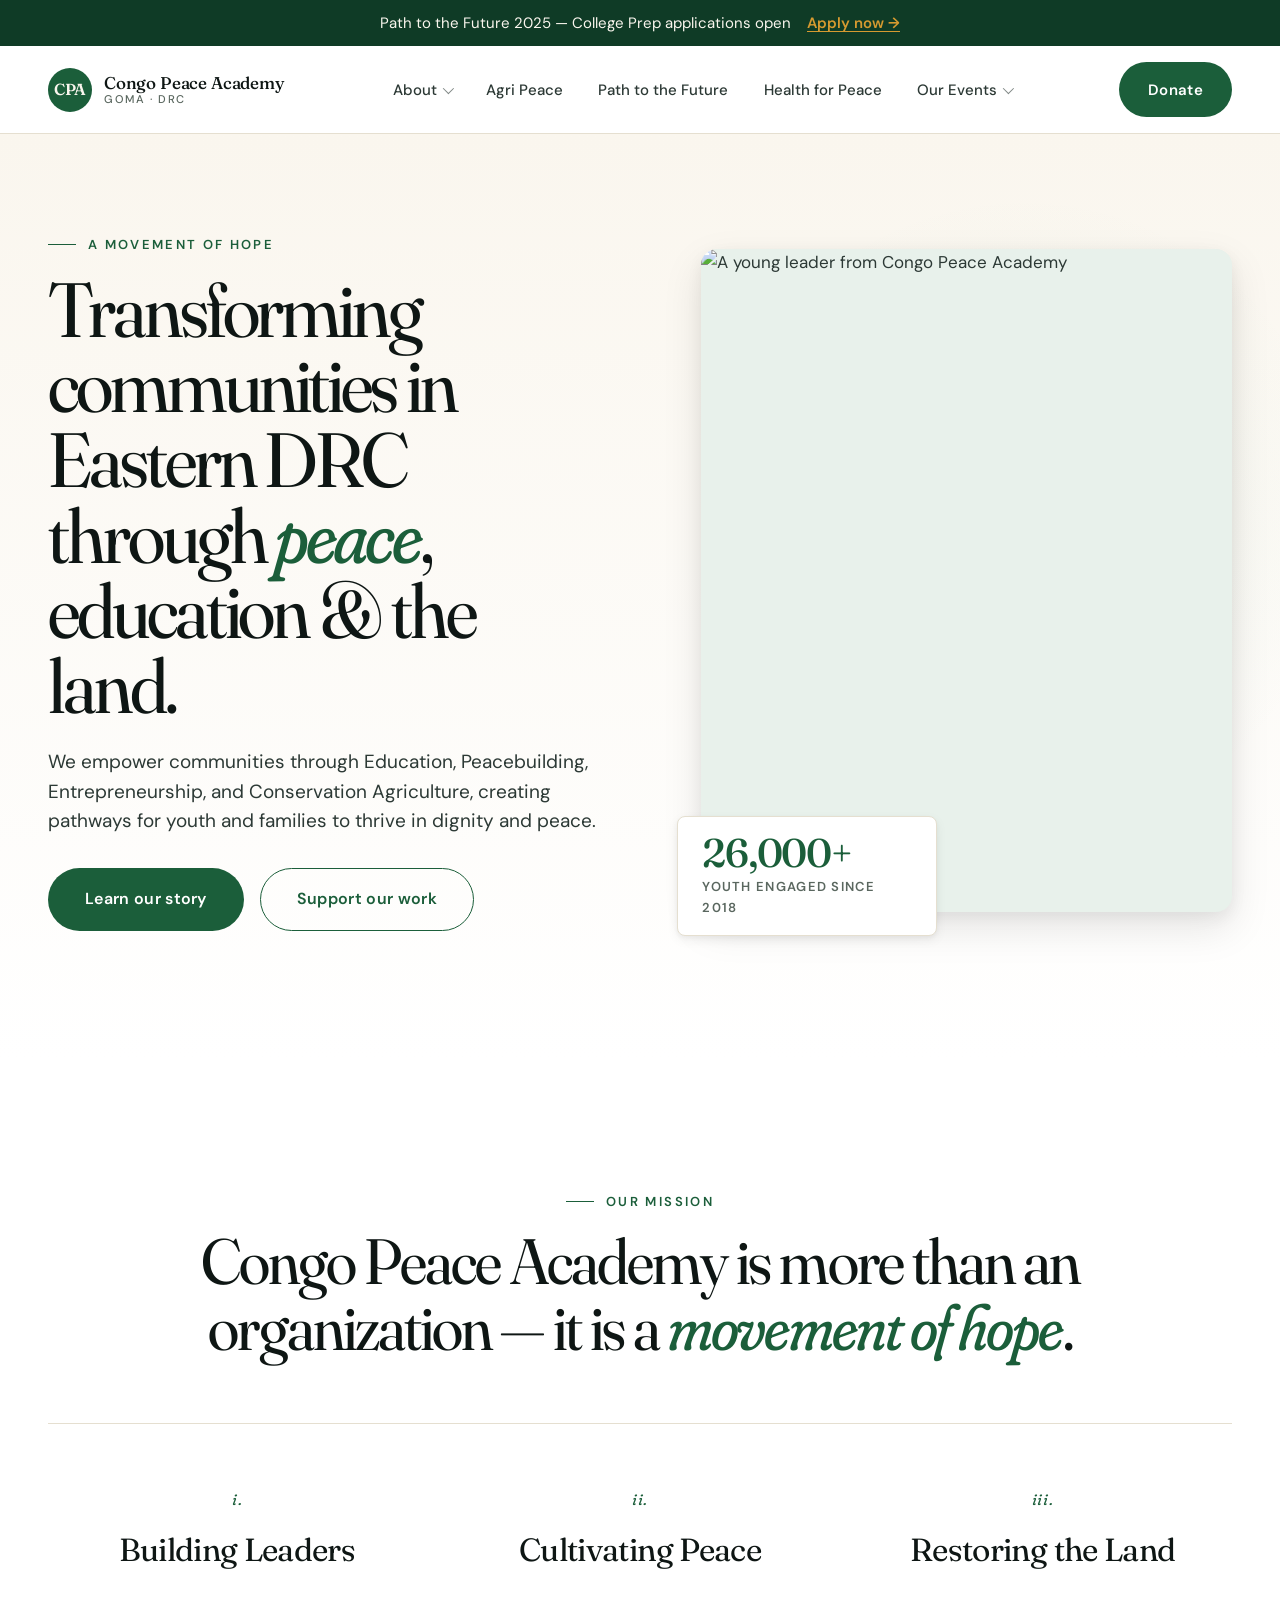
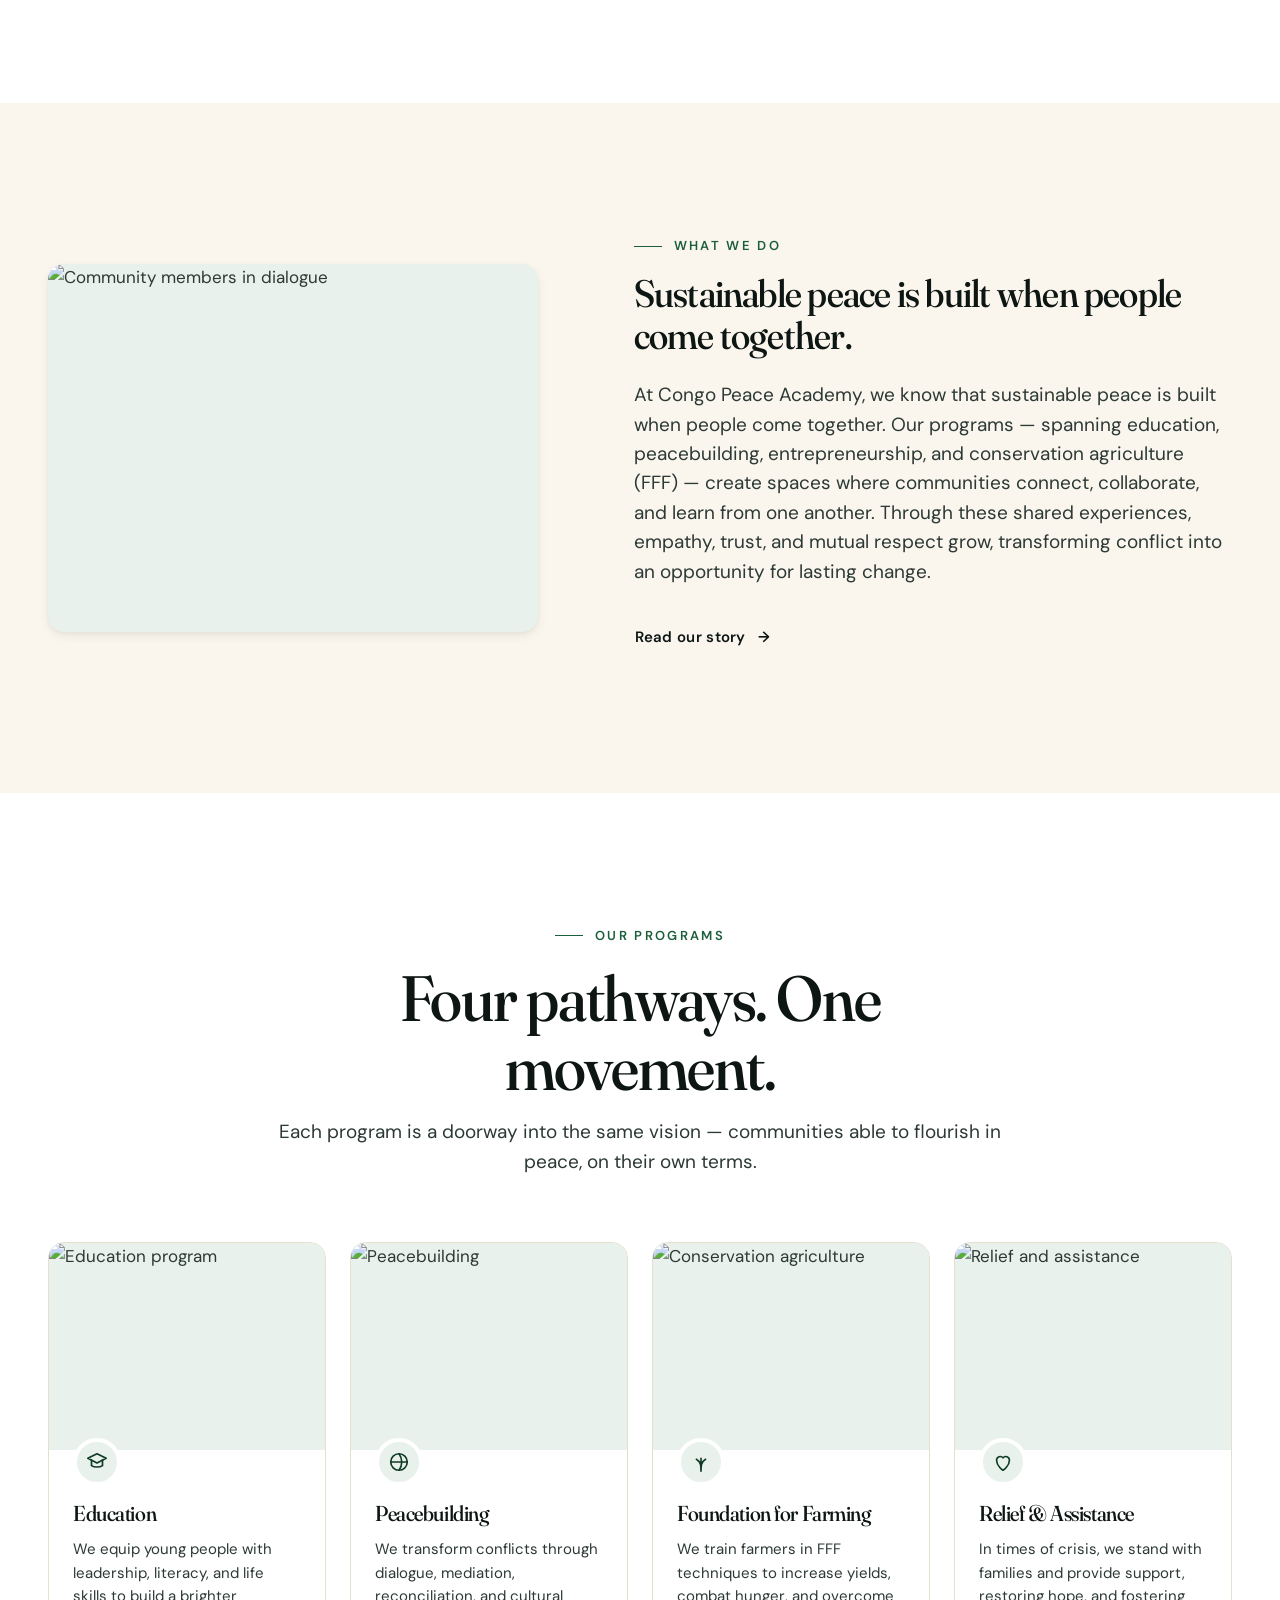
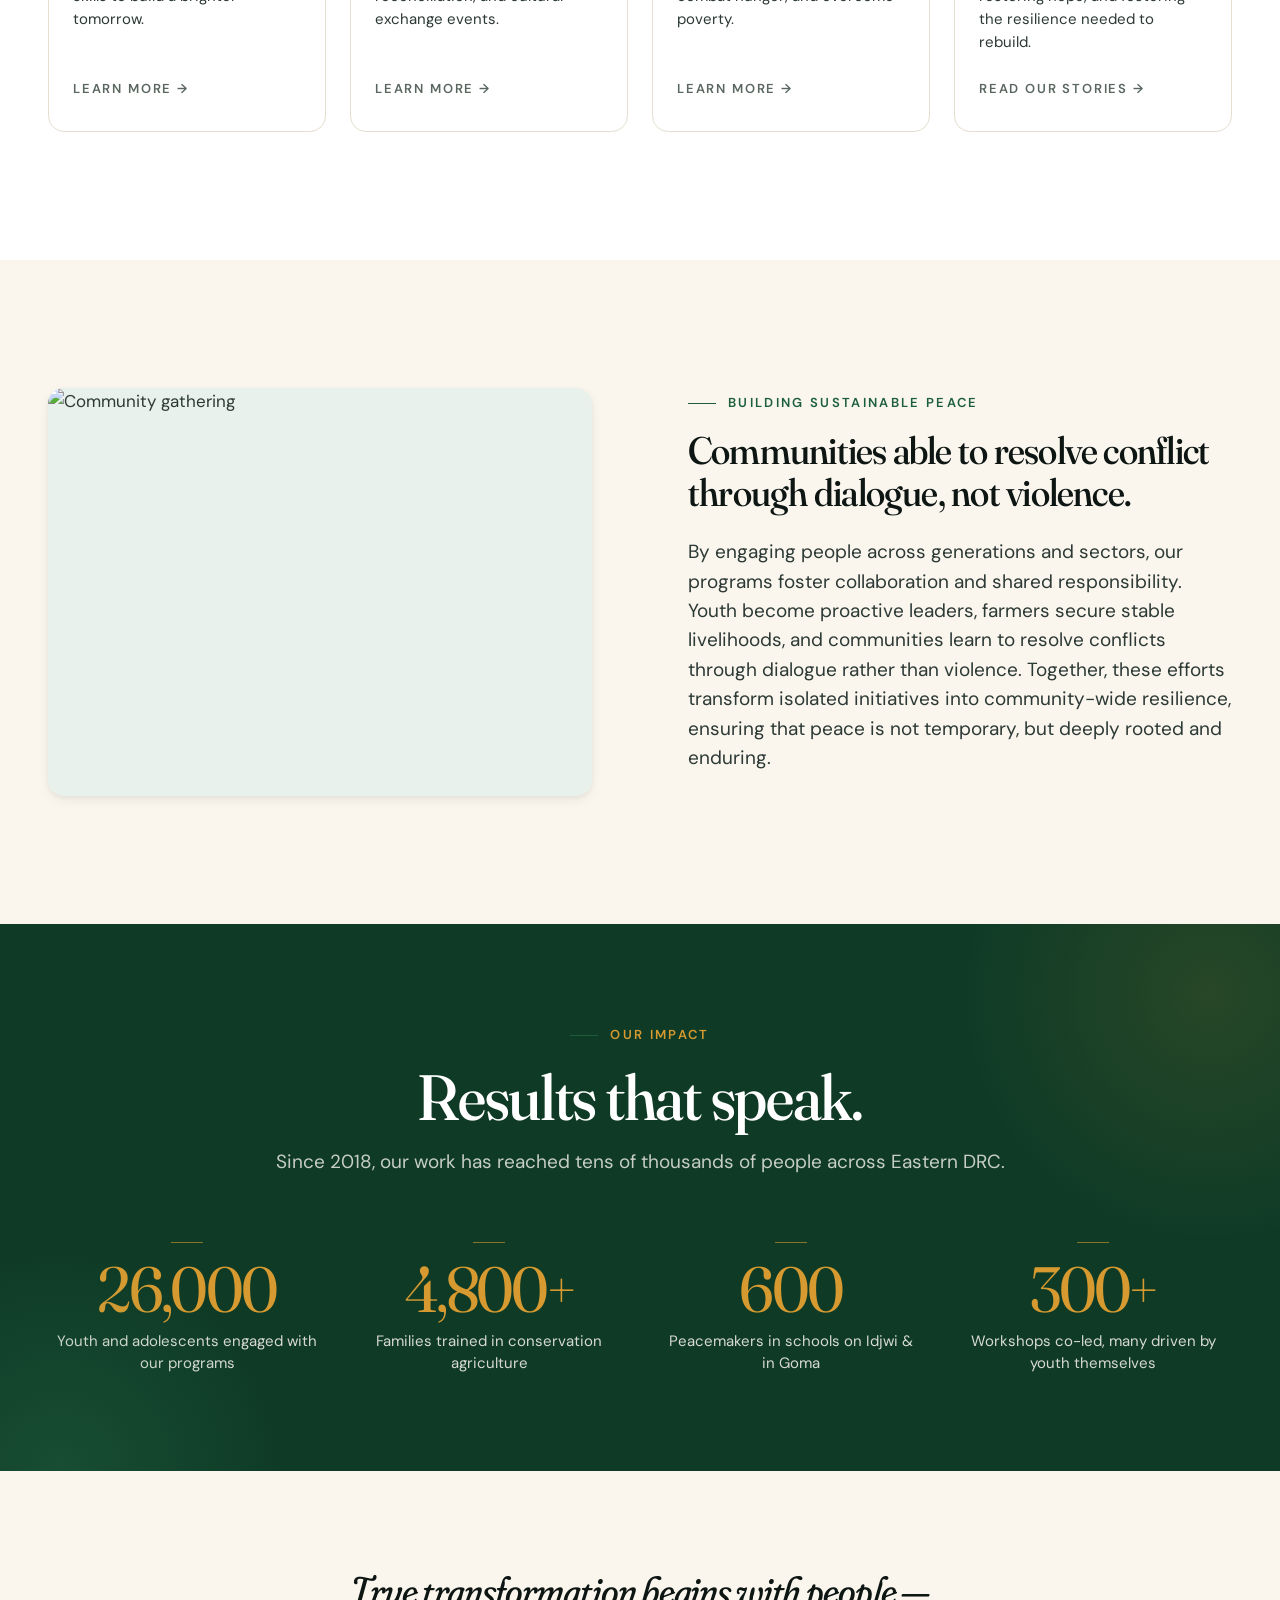
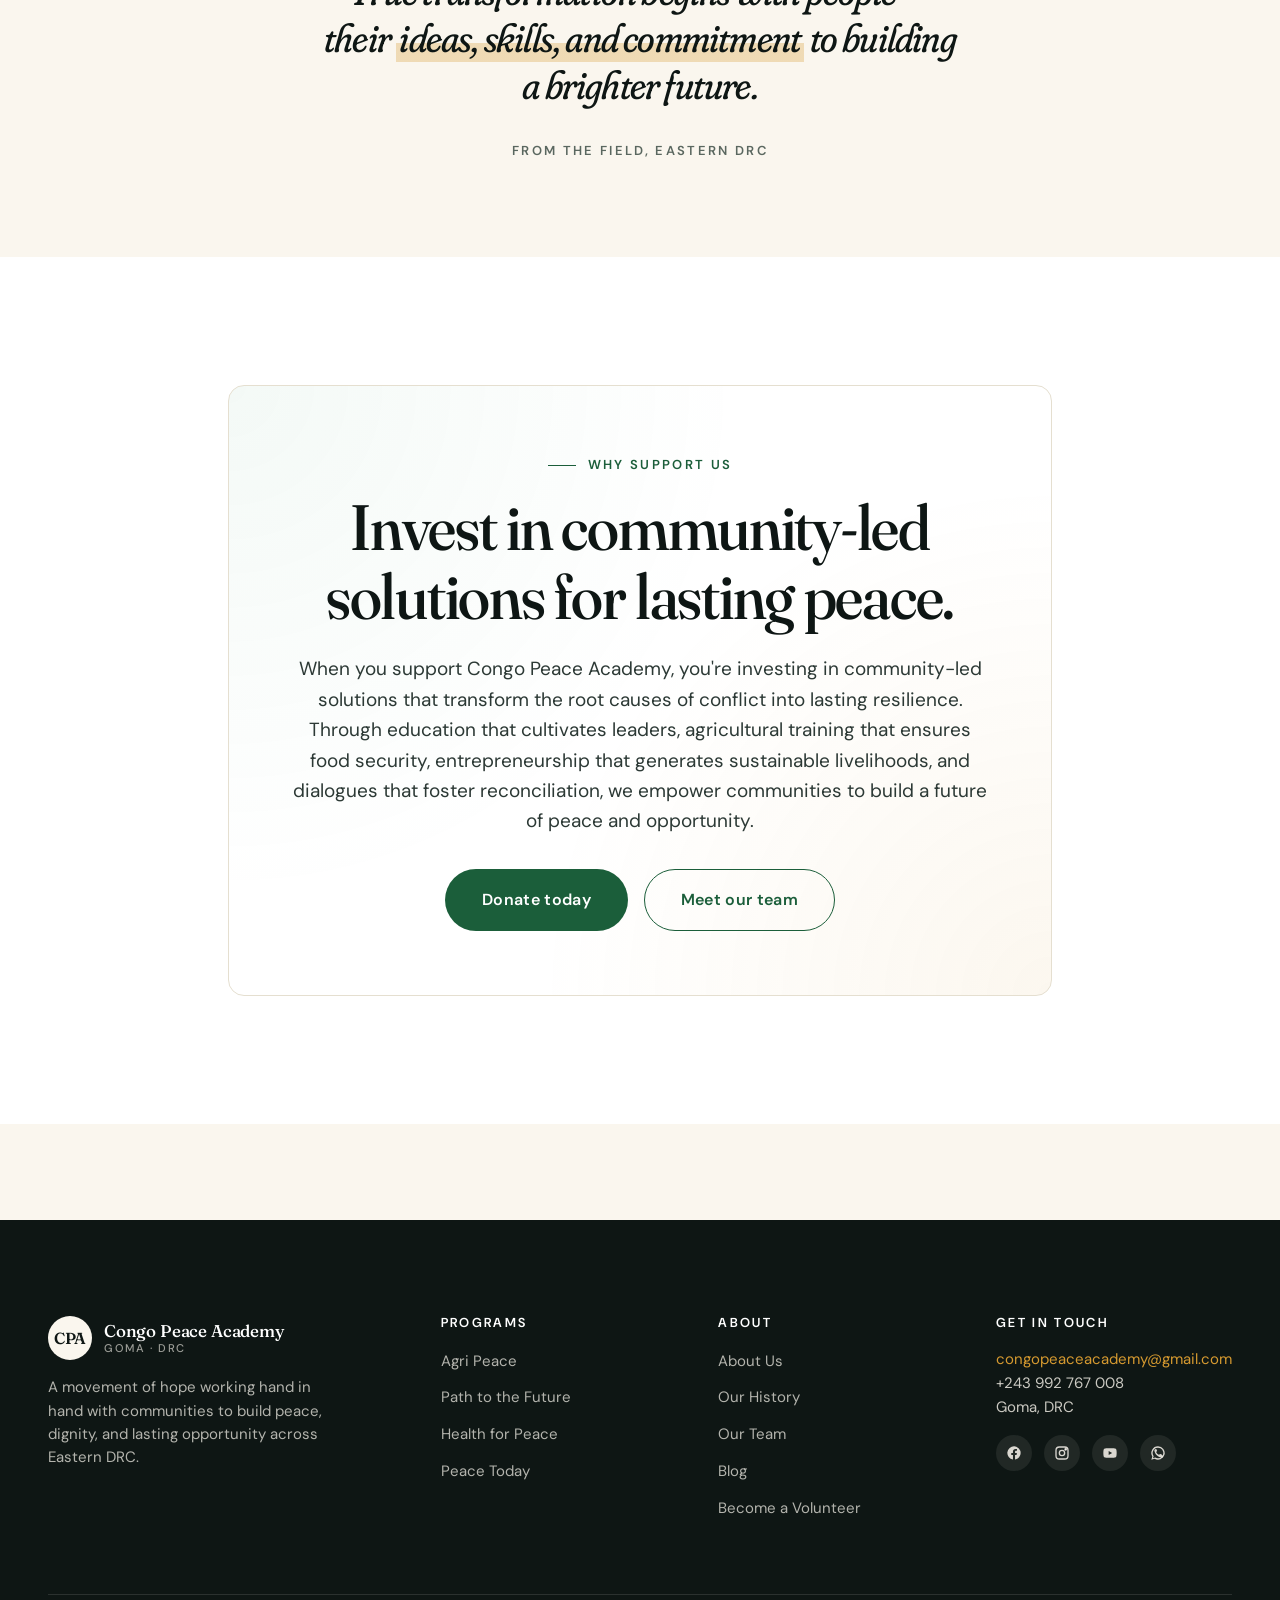
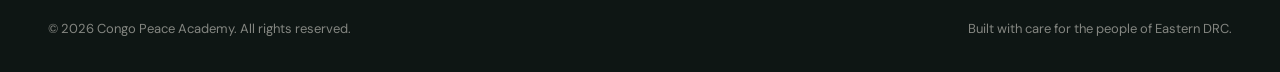
==== commit 3fd0dbfe: "Bump footer year to 2026" ====
--- a/index.html
+++ b/index.html
@@ -391,7 +391,7 @@
     </div>
 
     <div class="footer-bottom">
-      <span>© 2025 Congo Peace Academy. All rights reserved.</span>
+      <span>© 2026 Congo Peace Academy. All rights reserved.</span>
       <span>Built with care for the people of Eastern DRC.</span>
     </div>
   </div>
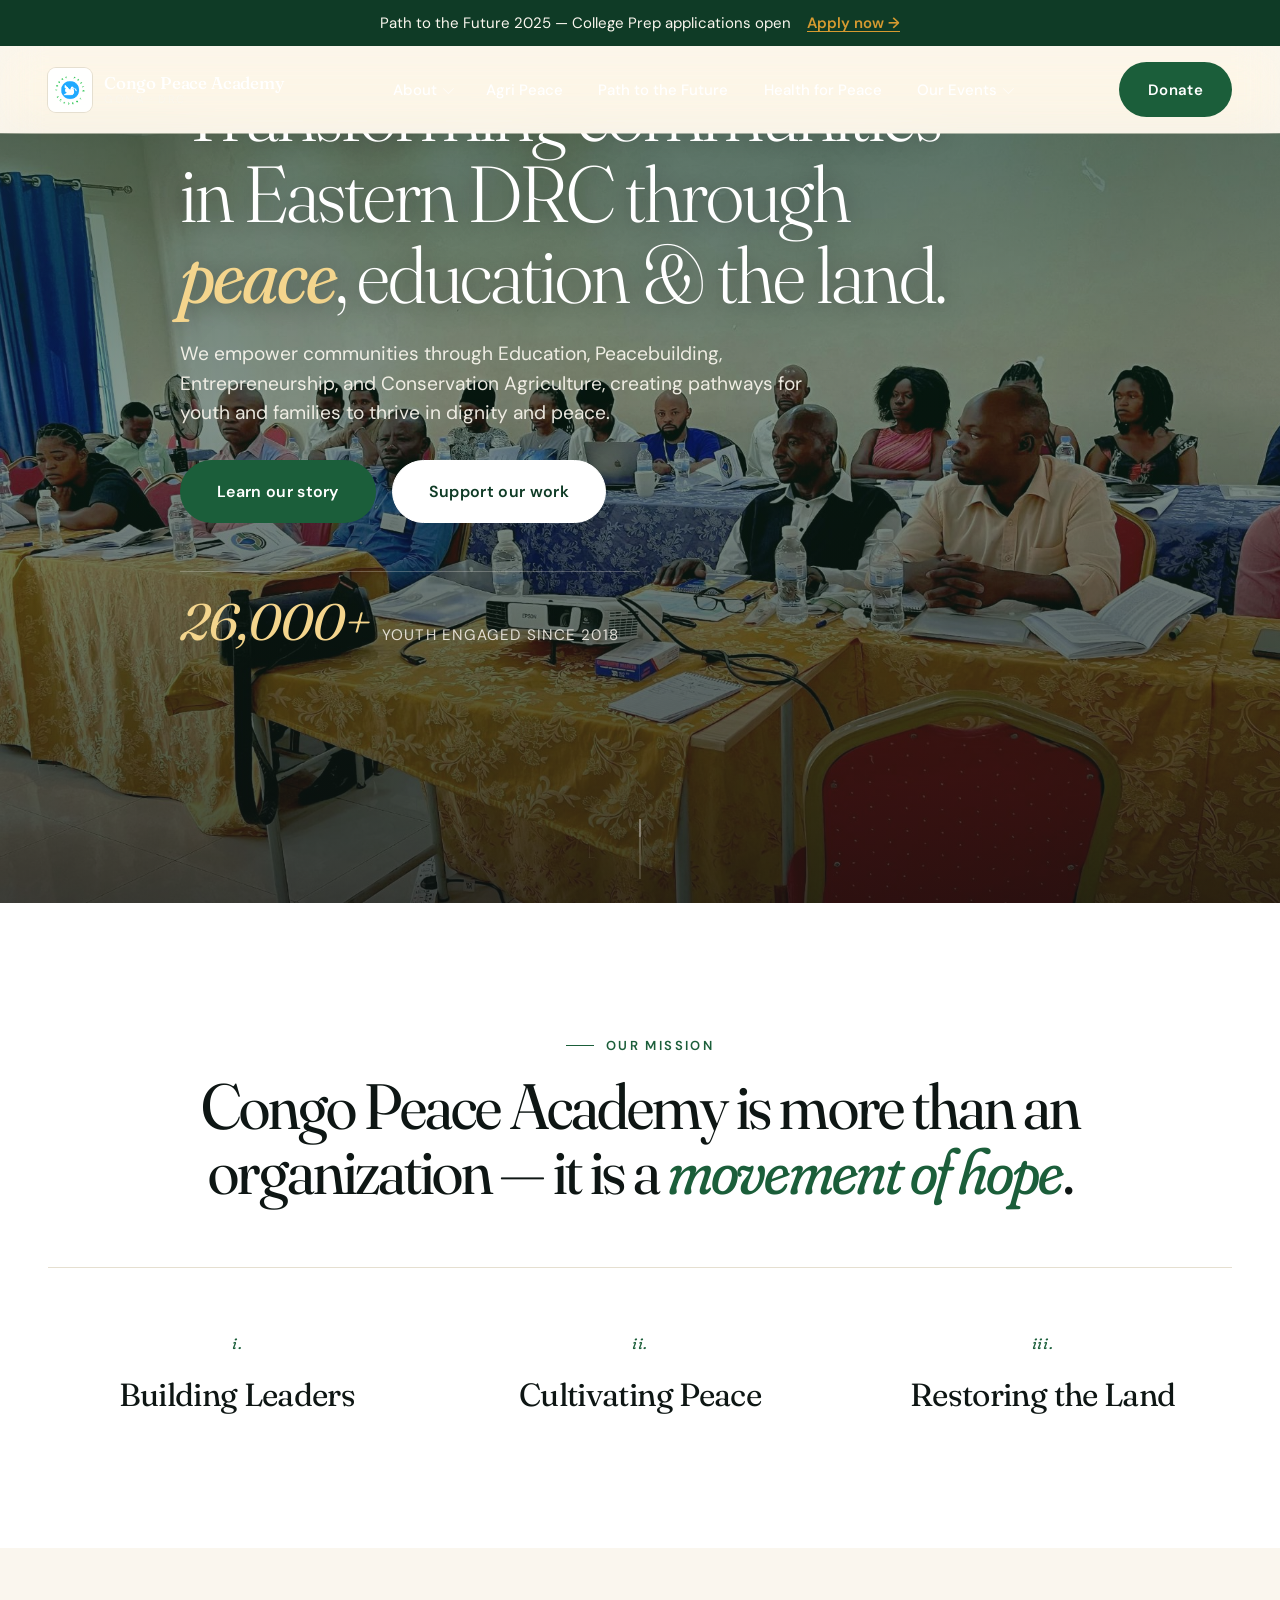
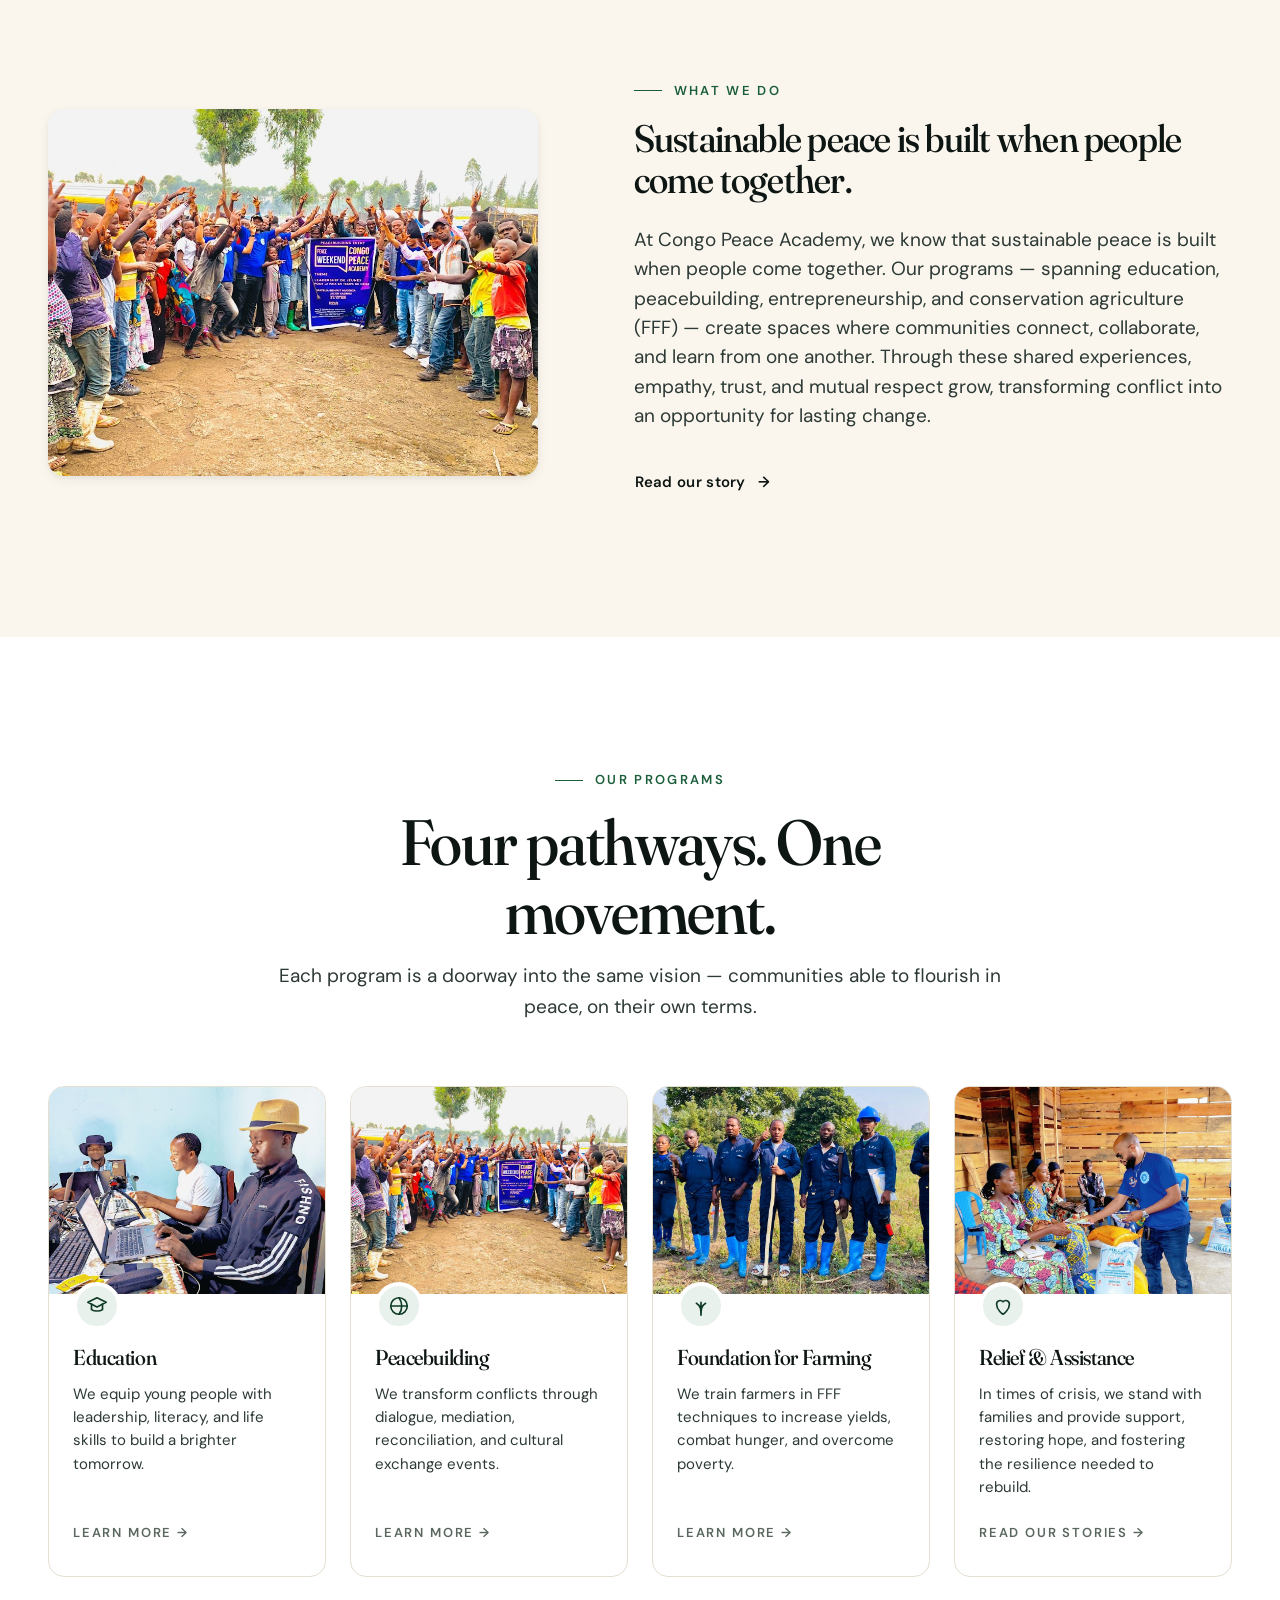
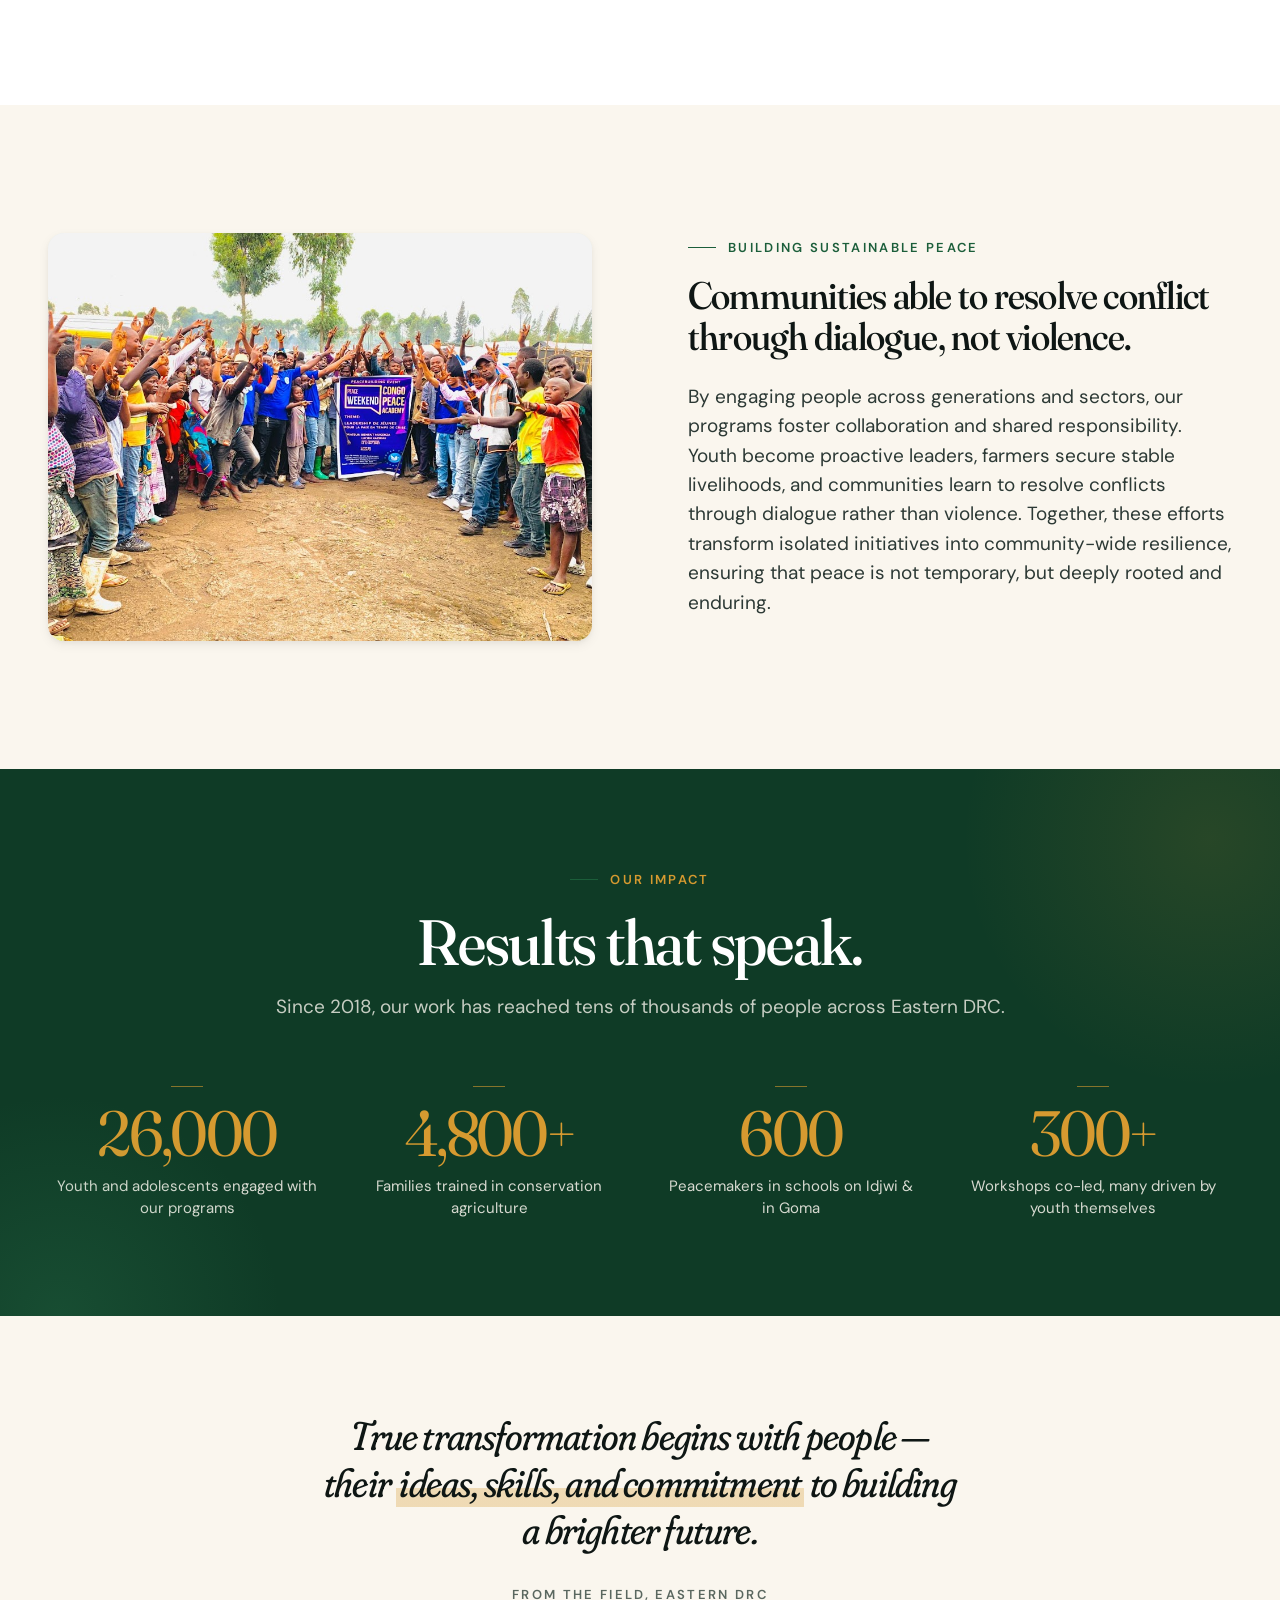
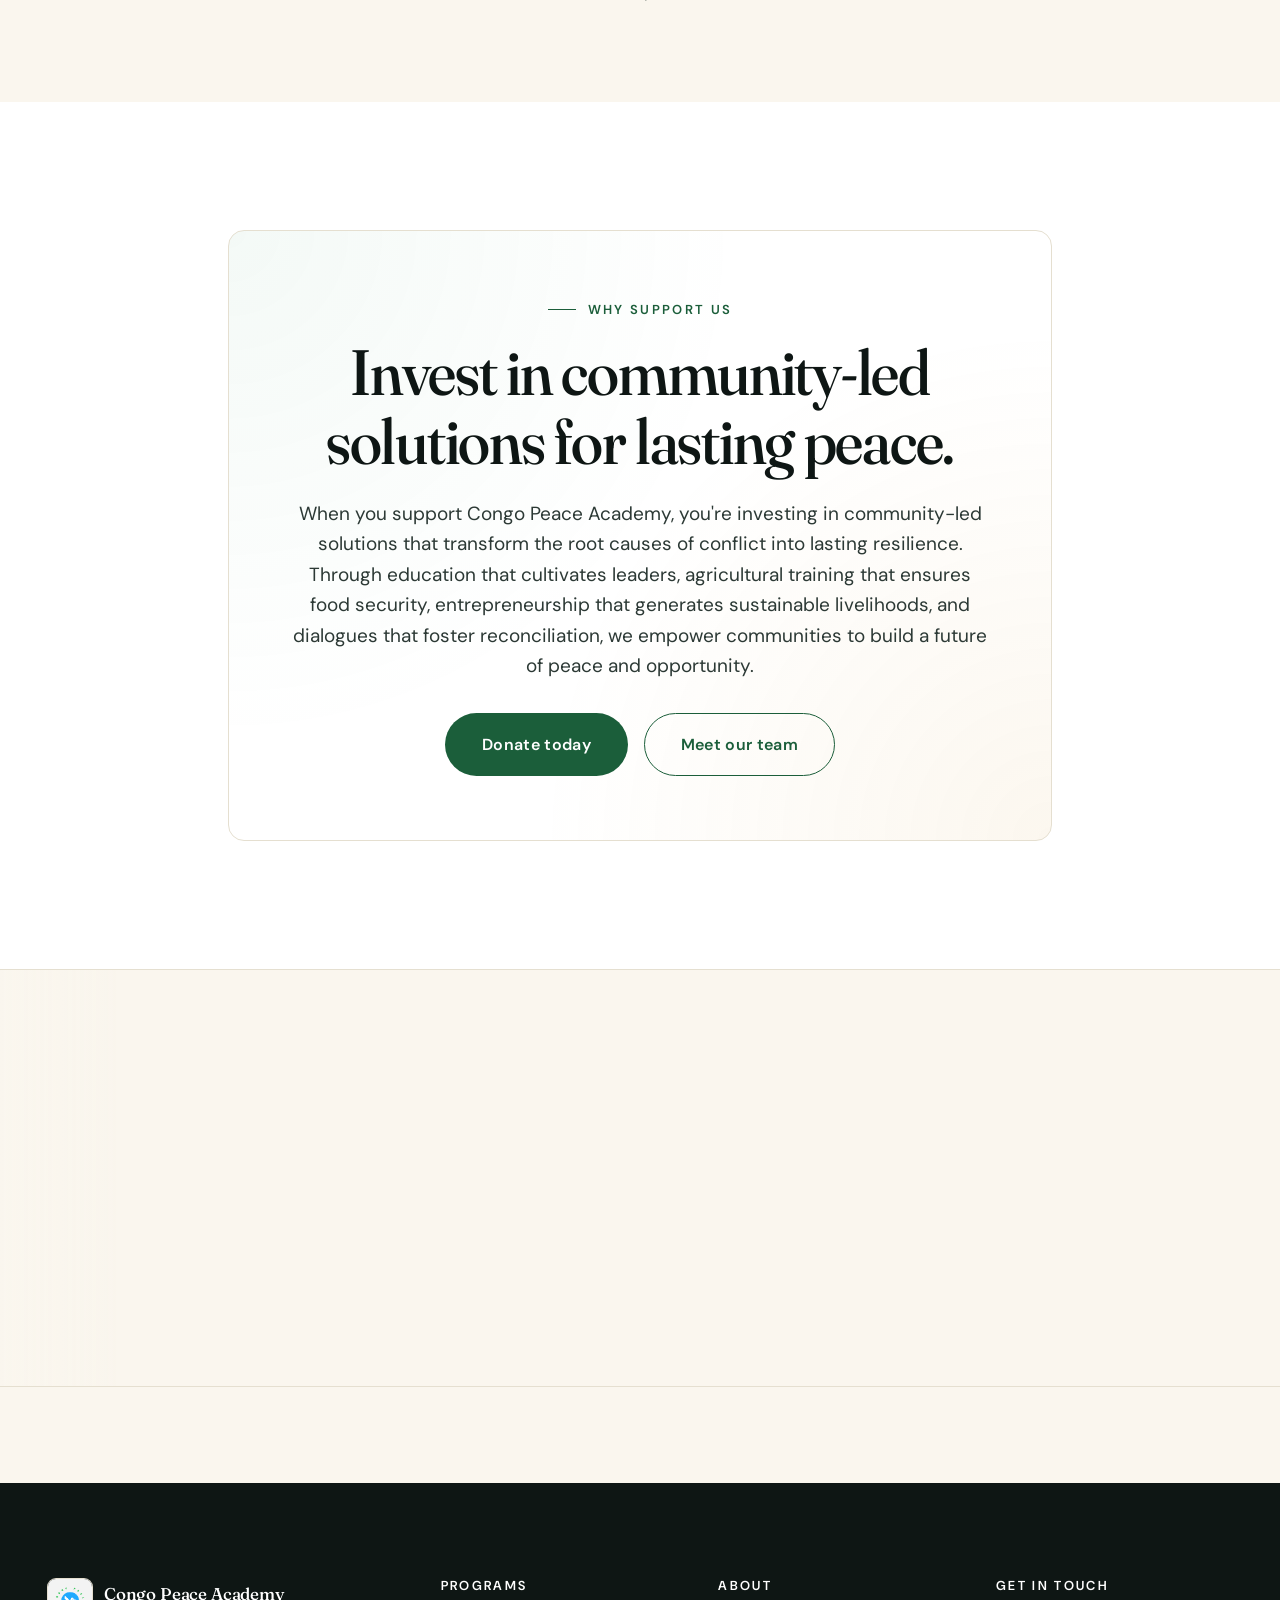
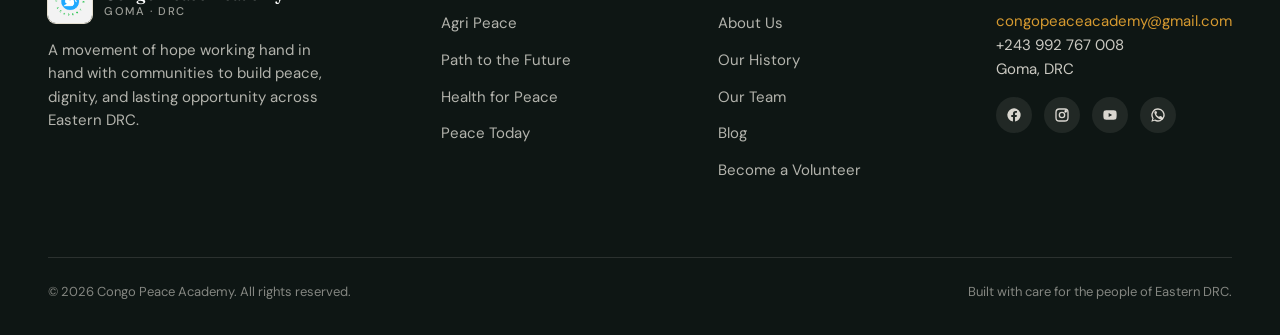
==== commit 9be5d269: "Cinematic hero with YouTube background, scrolling photo strip, real logo, named program images" ====
--- a/index.html
+++ b/index.html
@@ -36,7 +36,7 @@
   <div class="container">
     <nav class="nav" aria-label="Primary">
       <a href="index.html" class="brand" aria-label="Congo Peace Academy home">
-        <span class="brand-mark" aria-hidden="true">CPA</span>
+        <img class="brand-mark-img" src="assets/images/logo.png" alt="Congo Peace Academy" />
         <span class="brand-text">
           Congo Peace Academy
           <span class="brand-text-sub">Goma · DRC</span>
@@ -79,37 +79,37 @@
 
 <main id="main">
 
-  <!-- Hero -->
-  <section class="hero">
-    <div class="container">
-      <div class="hero-inner">
-        <div class="reveal">
-          <span class="eyebrow">A movement of hope</span>
-          <h1 class="hero-tagline">
-            Transforming communities in Eastern DRC through <em>peace</em>, education &amp; the land.
-          </h1>
-          <p class="hero-lede">
-            We empower communities through Education, Peacebuilding, Entrepreneurship, and Conservation Agriculture, creating pathways for youth and families to thrive in dignity and peace.
-          </p>
-          <div class="hero-actions">
-            <a class="btn btn-primary btn-lg" href="about/our-history.html">Learn our story</a>
-            <a class="btn btn-outline btn-lg" href="https://donorbox.org/congo-peace-academy-1-3?default_interval=o" target="_blank" rel="noopener">Support our work</a>
-          </div>
-        </div>
-        <div class="hero-media reveal">
-          <div class="hero-media-frame">
-            <img
-              src="https://lh3.googleusercontent.com/sitesv/[base64]w1280"
-              alt="A young leader from Congo Peace Academy"
-              loading="eager"
-            />
-          </div>
-          <div class="hero-badge">
-            <div class="hero-badge-num">26,000+</div>
-            <div class="hero-badge-label">Youth engaged since 2018</div>
-          </div>
-        </div>
-      </div>
+  <!-- Hero (cinematic) -->
+  <section class="hero-cinematic">
+    <div class="hero-bg" aria-hidden="true">
+      <div class="hero-bg-image" style="background-image:url('./assets/images/header_background_image.jpg')"></div>
+      <iframe class="hero-bg-video"
+        src="https://www.youtube.com/embed/MttB6E2pA8Y?autoplay=1&amp;mute=1&amp;loop=1&amp;playlist=MttB6E2pA8Y&amp;controls=0&amp;showinfo=0&amp;modestbranding=1&amp;rel=0&amp;playsinline=1&amp;iv_load_policy=3&amp;disablekb=1"
+        title="Congo Peace Academy"
+        frameborder="0"
+        allow="autoplay; encrypted-media"
+        allowfullscreen></iframe>
+      <div class="hero-bg-tint"></div>
+    </div>
+    <div class="container hero-cinematic-inner">
+      <span class="eyebrow eyebrow-light reveal">A movement of hope</span>
+      <h1 class="hero-cinematic-title reveal">
+        Transforming communities in Eastern DRC through <em>peace</em>, education &amp; the land.
+      </h1>
+      <p class="hero-cinematic-lede reveal">
+        We empower communities through Education, Peacebuilding, Entrepreneurship, and Conservation Agriculture, creating pathways for youth and families to thrive in dignity and peace.
+      </p>
+      <div class="hero-actions reveal">
+        <a class="btn btn-primary btn-lg" href="about/our-history.html">Learn our story</a>
+        <a class="btn btn-light btn-lg" href="https://donorbox.org/congo-peace-academy-1-3?default_interval=o" target="_blank" rel="noopener">Support our work</a>
+      </div>
+      <div class="hero-cinematic-stat reveal">
+        <span class="hero-cinematic-num">26,000+</span>
+        <span class="hero-cinematic-label">youth engaged since 2018</span>
+      </div>
+    </div>
+    <div class="hero-scroll-hint" aria-hidden="true">
+      <span></span>
     </div>
   </section>
 
@@ -146,7 +146,7 @@
       <div class="split split-narrow reveal">
         <div class="split-media">
           <img
-            src="https://lh3.googleusercontent.com/sitesv/[base64]w1280"
+            src="./assets/images/peacebuilding_image.jpg"
             alt="Community members in dialogue"
             loading="lazy"
           />
@@ -176,7 +176,7 @@
         <a class="program-card reveal" href="path-to-the-future.html">
           <div class="program-media">
             <img
-              src="https://lh3.googleusercontent.com/sitesv/[base64]w1280"
+              src="./assets/images/education_image.jpg"
               alt="Education program"
               loading="lazy"
             />
@@ -194,7 +194,7 @@
         <a class="program-card reveal" href="our-events/peace-today.html">
           <div class="program-media">
             <img
-              src="https://lh3.googleusercontent.com/sitesv/[base64]w1280"
+              src="./assets/images/peacebuilding_image.jpg"
               alt="Peacebuilding"
               loading="lazy"
             />
@@ -212,7 +212,7 @@
         <a class="program-card reveal" href="agri-peace.html">
           <div class="program-media">
             <img
-              src="https://lh3.googleusercontent.com/sitesv/[base64]w1280"
+              src="./assets/images/foundation-for-farming_image.jpg"
               alt="Conservation agriculture"
               loading="lazy"
             />
@@ -230,7 +230,7 @@
         <a class="program-card reveal" href="our-events/index.html">
           <div class="program-media">
             <img
-              src="https://lh3.googleusercontent.com/sitesv/[base64]w1280"
+              src="./assets/images/relief-and-assistance_image.jpg"
               alt="Relief and assistance"
               loading="lazy"
             />
@@ -261,7 +261,7 @@
         </div>
         <div class="split-media">
           <img
-            src="https://lh3.googleusercontent.com/sitesv/[base64]w1280"
+            src="./assets/images/peacebuilding_image.jpg"
             alt="Community gathering"
             loading="lazy"
           />
@@ -326,6 +326,59 @@
     </div>
   </section>
 
+
+  <!-- Scrolling photo strip — community in motion -->
+  <section class="photo-strip" aria-label="From the field">
+    <div class="strip-track">
+      <img src="./assets/images/downloaded/cpa-img-17df3de1d5f7.jpg" alt="" loading="lazy" />
+      <img src="./assets/images/downloaded/cpa-img-1d54ae685bed.jpg" alt="" loading="lazy" />
+      <img src="./assets/images/downloaded/cpa-img-2389c8c0a875.jpg" alt="" loading="lazy" />
+      <img src="./assets/images/downloaded/cpa-img-2aa19f9efe49.jpg" alt="" loading="lazy" />
+      <img src="./assets/images/downloaded/cpa-img-2b3c8cedcf0e.jpg" alt="" loading="lazy" />
+      <img src="./assets/images/downloaded/cpa-img-2ed5a19dadf6.jpg" alt="" loading="lazy" />
+      <img src="./assets/images/downloaded/cpa-img-4044e6635682.jpg" alt="" loading="lazy" />
+      <img src="./assets/images/downloaded/cpa-img-5ad875ffe33a.jpg" alt="" loading="lazy" />
+      <img src="./assets/images/downloaded/cpa-img-600cec1ce97d.jpg" alt="" loading="lazy" />
+      <img src="./assets/images/downloaded/cpa-img-6694644f784e.jpg" alt="" loading="lazy" />
+      <img src="./assets/images/downloaded/cpa-img-792b5ae855cd.jpg" alt="" loading="lazy" />
+      <img src="./assets/images/downloaded/cpa-img-7a4366b29760.jpg" alt="" loading="lazy" />
+      <img src="./assets/images/downloaded/cpa-img-7f447e40acd7.jpg" alt="" loading="lazy" />
+      <img src="./assets/images/downloaded/cpa-img-950ea5a1ac90.jpg" alt="" loading="lazy" />
+      <img src="./assets/images/downloaded/cpa-img-c6aa559a106a.jpg" alt="" loading="lazy" />
+      <img src="./assets/images/downloaded/cpa-img-cc6aeb0f4aa6.jpg" alt="" loading="lazy" />
+      <img src="./assets/images/downloaded/cpa-img-d2619e7204d4.jpg" alt="" loading="lazy" />
+      <img src="./assets/images/downloaded/cpa-img-d5e7fff95dc9.jpg" alt="" loading="lazy" />
+      <img src="./assets/images/downloaded/cpa-img-db128d11e55b.jpg" alt="" loading="lazy" />
+      <img src="./assets/images/downloaded/cpa-img-dc9d07a87365.jpg" alt="" loading="lazy" />
+      <img src="./assets/images/downloaded/cpa-img-deef6b3eb5fe.jpg" alt="" loading="lazy" />
+      <img src="./assets/images/downloaded/cpa-img-ed4d6d06b562.jpg" alt="" loading="lazy" />
+      <img src="./assets/images/downloaded/cpa-img-fbff2a217dfe.jpg" alt="" loading="lazy" />
+      <img src="./assets/images/downloaded/cpa-img-17df3de1d5f7.jpg" alt="" loading="lazy" />
+      <img src="./assets/images/downloaded/cpa-img-1d54ae685bed.jpg" alt="" loading="lazy" />
+      <img src="./assets/images/downloaded/cpa-img-2389c8c0a875.jpg" alt="" loading="lazy" />
+      <img src="./assets/images/downloaded/cpa-img-2aa19f9efe49.jpg" alt="" loading="lazy" />
+      <img src="./assets/images/downloaded/cpa-img-2b3c8cedcf0e.jpg" alt="" loading="lazy" />
+      <img src="./assets/images/downloaded/cpa-img-2ed5a19dadf6.jpg" alt="" loading="lazy" />
+      <img src="./assets/images/downloaded/cpa-img-4044e6635682.jpg" alt="" loading="lazy" />
+      <img src="./assets/images/downloaded/cpa-img-5ad875ffe33a.jpg" alt="" loading="lazy" />
+      <img src="./assets/images/downloaded/cpa-img-600cec1ce97d.jpg" alt="" loading="lazy" />
+      <img src="./assets/images/downloaded/cpa-img-6694644f784e.jpg" alt="" loading="lazy" />
+      <img src="./assets/images/downloaded/cpa-img-792b5ae855cd.jpg" alt="" loading="lazy" />
+      <img src="./assets/images/downloaded/cpa-img-7a4366b29760.jpg" alt="" loading="lazy" />
+      <img src="./assets/images/downloaded/cpa-img-7f447e40acd7.jpg" alt="" loading="lazy" />
+      <img src="./assets/images/downloaded/cpa-img-950ea5a1ac90.jpg" alt="" loading="lazy" />
+      <img src="./assets/images/downloaded/cpa-img-c6aa559a106a.jpg" alt="" loading="lazy" />
+      <img src="./assets/images/downloaded/cpa-img-cc6aeb0f4aa6.jpg" alt="" loading="lazy" />
+      <img src="./assets/images/downloaded/cpa-img-d2619e7204d4.jpg" alt="" loading="lazy" />
+      <img src="./assets/images/downloaded/cpa-img-d5e7fff95dc9.jpg" alt="" loading="lazy" />
+      <img src="./assets/images/downloaded/cpa-img-db128d11e55b.jpg" alt="" loading="lazy" />
+      <img src="./assets/images/downloaded/cpa-img-dc9d07a87365.jpg" alt="" loading="lazy" />
+      <img src="./assets/images/downloaded/cpa-img-deef6b3eb5fe.jpg" alt="" loading="lazy" />
+      <img src="./assets/images/downloaded/cpa-img-ed4d6d06b562.jpg" alt="" loading="lazy" />
+      <img src="./assets/images/downloaded/cpa-img-fbff2a217dfe.jpg" alt="" loading="lazy" />
+    </div>
+  </section>
+
 </main>
 
 <!-- Footer -->
@@ -334,7 +387,7 @@
     <div class="footer-grid">
       <div class="footer-brand">
         <div class="brand" style="color:var(--paper)">
-          <span class="brand-mark" aria-hidden="true">CPA</span>
+          <img class="brand-mark-img" src="assets/images/logo.png" alt="Congo Peace Academy" />
           <span class="brand-text">
             Congo Peace Academy
             <span class="brand-text-sub" style="color:rgba(250,246,238,0.6)">Goma · DRC</span>
--- a/assets/css/style.css
+++ b/assets/css/style.css
@@ -1623,3 +1623,239 @@
   line-height: 1.7;
   color: var(--slate-700);
 }
+
+/* =====================================================================
+   ADDITIONS — logo image, cinematic hero, scrolling photo strip
+   ===================================================================== */
+
+/* Logo image replacing the text monogram */
+.brand-mark-img {
+  width: 44px;
+  height: 44px;
+  object-fit: contain;
+  border-radius: 8px;
+  background: var(--paper);
+  padding: 2px;
+  display: block;
+  box-shadow: 0 0 0 1px var(--border);
+}
+.site-footer .brand-mark-img {
+  background: rgba(255,255,255,0.95);
+}
+
+/* Light eyebrow + button for use on dark hero */
+.eyebrow-light {
+  color: rgba(255, 230, 180, 0.92);
+}
+.btn-light {
+  background: var(--paper);
+  color: var(--green-deep);
+  border: 1px solid var(--paper);
+}
+.btn-light:hover {
+  background: var(--cream);
+  color: var(--green-deep);
+}
+
+/* =================== CINEMATIC HERO ===================
+   Full-bleed hero with looping YouTube video background, image fallback,
+   dark tint, and editorial typography overlaid. */
+.hero-cinematic {
+  position: relative;
+  height: calc(100vh - 130px);
+  min-height: 620px;
+  max-height: 880px;
+  overflow: hidden;
+  display: flex;
+  align-items: flex-end;
+  color: var(--paper);
+  isolation: isolate;
+  margin-top: -1px; /* tuck under sticky header */
+}
+.hero-bg {
+  position: absolute;
+  inset: 0;
+  z-index: 0;
+}
+.hero-bg-image {
+  position: absolute;
+  inset: 0;
+  background-size: cover;
+  background-position: center;
+  filter: saturate(0.95) brightness(0.78);
+  z-index: 1;
+}
+.hero-bg-video {
+  position: absolute;
+  /* Scale up so the YouTube chrome stays off-screen and video covers viewport */
+  top: 50%;
+  left: 50%;
+  width: 177.78vh;  /* 16:9 aspect on tall screens */
+  min-width: 100vw;
+  height: 56.25vw;  /* 16:9 aspect on wide screens */
+  min-height: 100%;
+  transform: translate(-50%, -50%) scale(1.4);
+  border: 0;
+  pointer-events: none;
+  z-index: 2;
+  opacity: 0;
+  transition: opacity 1.4s ease 0.4s;
+}
+.hero-bg-video.loaded { opacity: 1; }
+.hero-bg-tint {
+  position: absolute;
+  inset: 0;
+  background:
+    linear-gradient(180deg, rgba(15, 59, 38, 0.55) 0%, rgba(15, 59, 38, 0.35) 35%, rgba(14, 22, 20, 0.72) 100%);
+  z-index: 3;
+}
+.hero-cinematic-inner {
+  position: relative;
+  z-index: 4;
+  padding: var(--space-9) 0 var(--space-10);
+  max-width: 920px;
+}
+.hero-cinematic-title {
+  font-family: var(--font-display);
+  font-weight: 300;
+  font-size: clamp(2.6rem, 6.2vw, 5.4rem);
+  line-height: 1.02;
+  letter-spacing: -0.025em;
+  margin: var(--space-4) 0 var(--space-5) 0;
+  color: var(--paper);
+  text-wrap: balance;
+  text-shadow: 0 2px 24px rgba(0,0,0,0.35);
+}
+.hero-cinematic-title em {
+  font-style: italic;
+  font-weight: 400;
+  font-variation-settings: 'opsz' 144, 'SOFT' 60;
+  color: #F4D58D; /* warm amber for emphasis on dark */
+}
+.hero-cinematic-lede {
+  font-family: var(--font-body);
+  font-size: clamp(1.05rem, 1.5vw, 1.25rem);
+  line-height: 1.55;
+  max-width: 640px;
+  color: rgba(250, 246, 238, 0.92);
+  margin: 0 0 var(--space-6) 0;
+}
+.hero-cinematic-stat {
+  margin-top: var(--space-7);
+  display: flex;
+  align-items: baseline;
+  gap: var(--space-3);
+  border-top: 1px solid rgba(250, 246, 238, 0.25);
+  padding-top: var(--space-5);
+  max-width: 460px;
+}
+.hero-cinematic-num {
+  font-family: var(--font-display);
+  font-style: italic;
+  font-weight: 400;
+  font-size: clamp(2.4rem, 4vw, 3.2rem);
+  color: #F4D58D;
+  letter-spacing: -0.02em;
+  line-height: 1;
+}
+.hero-cinematic-label {
+  font-family: var(--font-body);
+  font-size: 0.95rem;
+  color: rgba(250, 246, 238, 0.85);
+  text-transform: uppercase;
+  letter-spacing: 0.08em;
+}
+.hero-scroll-hint {
+  position: absolute;
+  bottom: var(--space-5);
+  left: 50%;
+  transform: translateX(-50%);
+  z-index: 4;
+  width: 1px;
+  height: 60px;
+  background: rgba(250, 246, 238, 0.3);
+  overflow: hidden;
+}
+.hero-scroll-hint span {
+  display: block;
+  width: 100%;
+  height: 30%;
+  background: var(--paper);
+  animation: scrollHint 2.2s ease-in-out infinite;
+}
+@keyframes scrollHint {
+  0% { transform: translateY(-100%); }
+  100% { transform: translateY(330%); }
+}
+
+@media (max-width: 720px) {
+  .hero-cinematic { height: 78vh; min-height: 520px; }
+  .hero-bg-video { display: none; } /* mobile: image only, no video */
+  .hero-cinematic-stat { flex-direction: column; align-items: flex-start; gap: 4px; }
+}
+
+/* =================== SCROLLING PHOTO STRIP (Bridge2Rwanda style) =================== */
+.photo-strip {
+  background: var(--cream);
+  padding: var(--space-7) 0;
+  overflow: hidden;
+  position: relative;
+  border-top: 1px solid var(--border);
+  border-bottom: 1px solid var(--border);
+}
+.photo-strip::before,
+.photo-strip::after {
+  content: '';
+  position: absolute;
+  top: 0; bottom: 0;
+  width: 120px;
+  z-index: 2;
+  pointer-events: none;
+}
+.photo-strip::before {
+  left: 0;
+  background: linear-gradient(90deg, var(--cream) 0%, transparent 100%);
+}
+.photo-strip::after {
+  right: 0;
+  background: linear-gradient(270deg, var(--cream) 0%, transparent 100%);
+}
+.strip-track {
+  display: flex;
+  gap: var(--space-4);
+  width: max-content;
+  animation: stripScroll 80s linear infinite;
+  will-change: transform;
+}
+.strip-track img {
+  height: 320px;
+  width: auto;
+  flex: 0 0 auto;
+  border-radius: var(--radius-md);
+  object-fit: cover;
+  box-shadow: 0 4px 22px -10px rgba(15, 59, 38, 0.4);
+}
+.strip-track:hover { animation-play-state: paused; }
+@keyframes stripScroll {
+  from { transform: translateX(0); }
+  to   { transform: translateX(-50%); } /* second half is duplicate -> infinite loop */
+}
+@media (max-width: 720px) {
+  .strip-track img { height: 220px; }
+  .strip-track { animation-duration: 60s; }
+}
+@media (prefers-reduced-motion: reduce) {
+  .strip-track { animation: none; flex-wrap: wrap; }
+  .hero-scroll-hint { display: none; }
+}
+
+/* Tweak: header gets a clear bg on cinematic-hero pages until scrolled */
+body:has(.hero-cinematic) .site-header { background: transparent; box-shadow: none; border-bottom-color: transparent; }
+body:has(.hero-cinematic) .site-header.is-scrolled { background: var(--paper); box-shadow: 0 1px 0 var(--border); }
+body:has(.hero-cinematic) .site-header:not(.is-scrolled) .nav-link,
+body:has(.hero-cinematic) .site-header:not(.is-scrolled) .brand-text,
+body:has(.hero-cinematic) .site-header:not(.is-scrolled) .brand-text-sub {
+  color: var(--paper);
+}
+body:has(.hero-cinematic) .site-header:not(.is-scrolled) .brand-text-sub { color: rgba(250,246,238,0.7); }
+body:has(.hero-cinematic) .site-header:not(.is-scrolled) .brand-mark-img { background: rgba(255,255,255,0.95); }
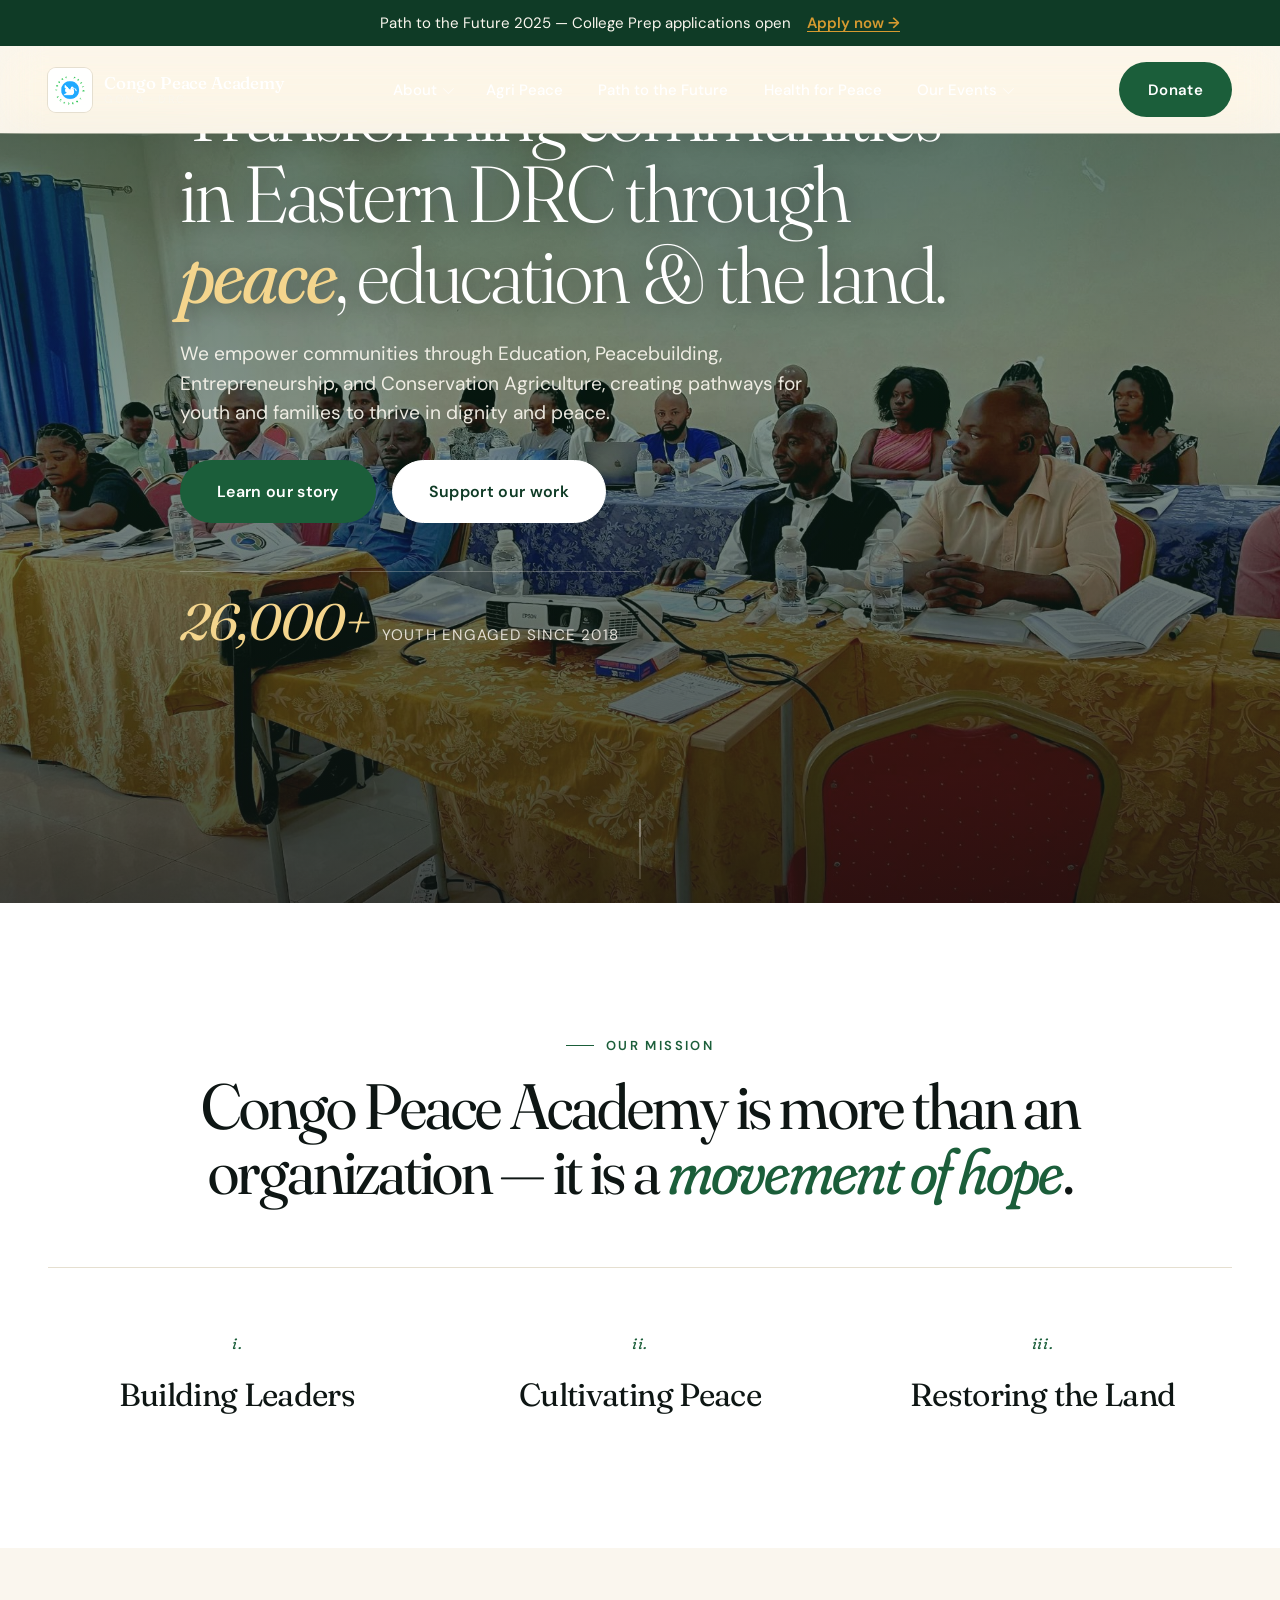
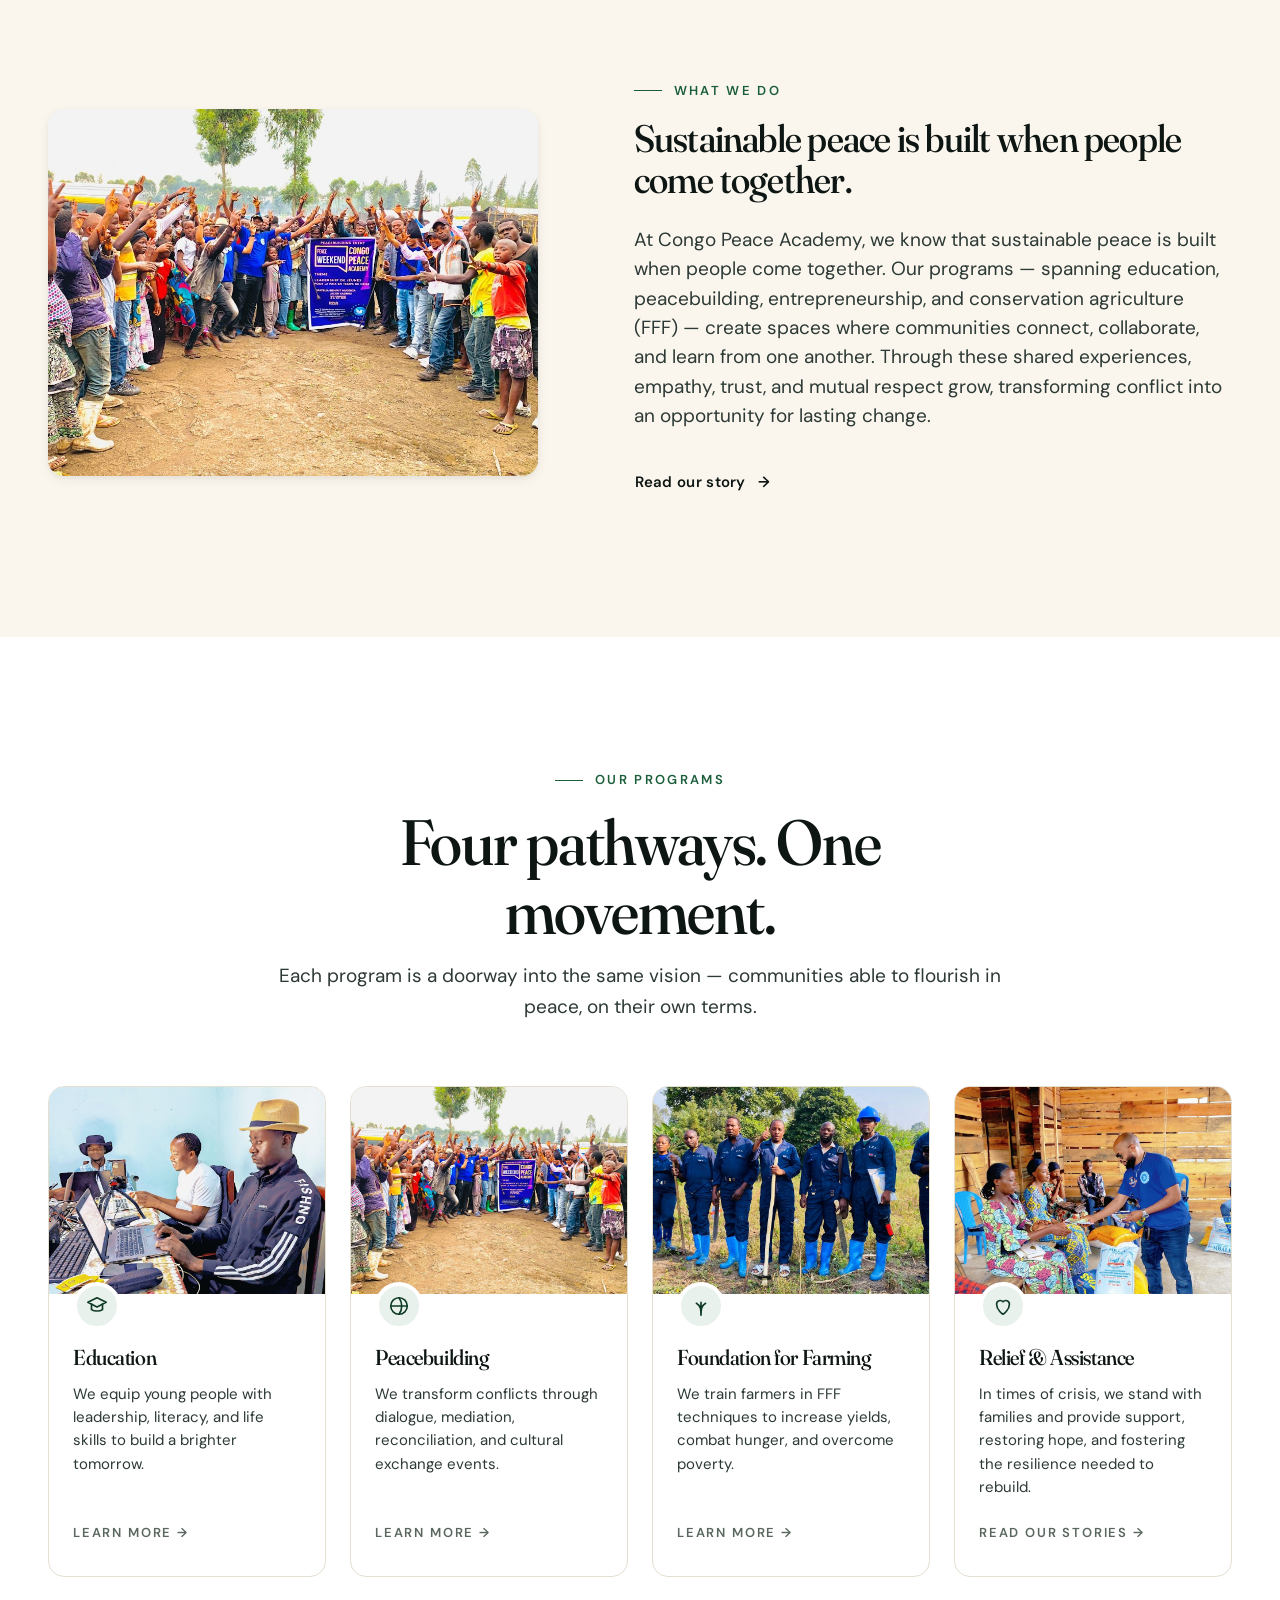
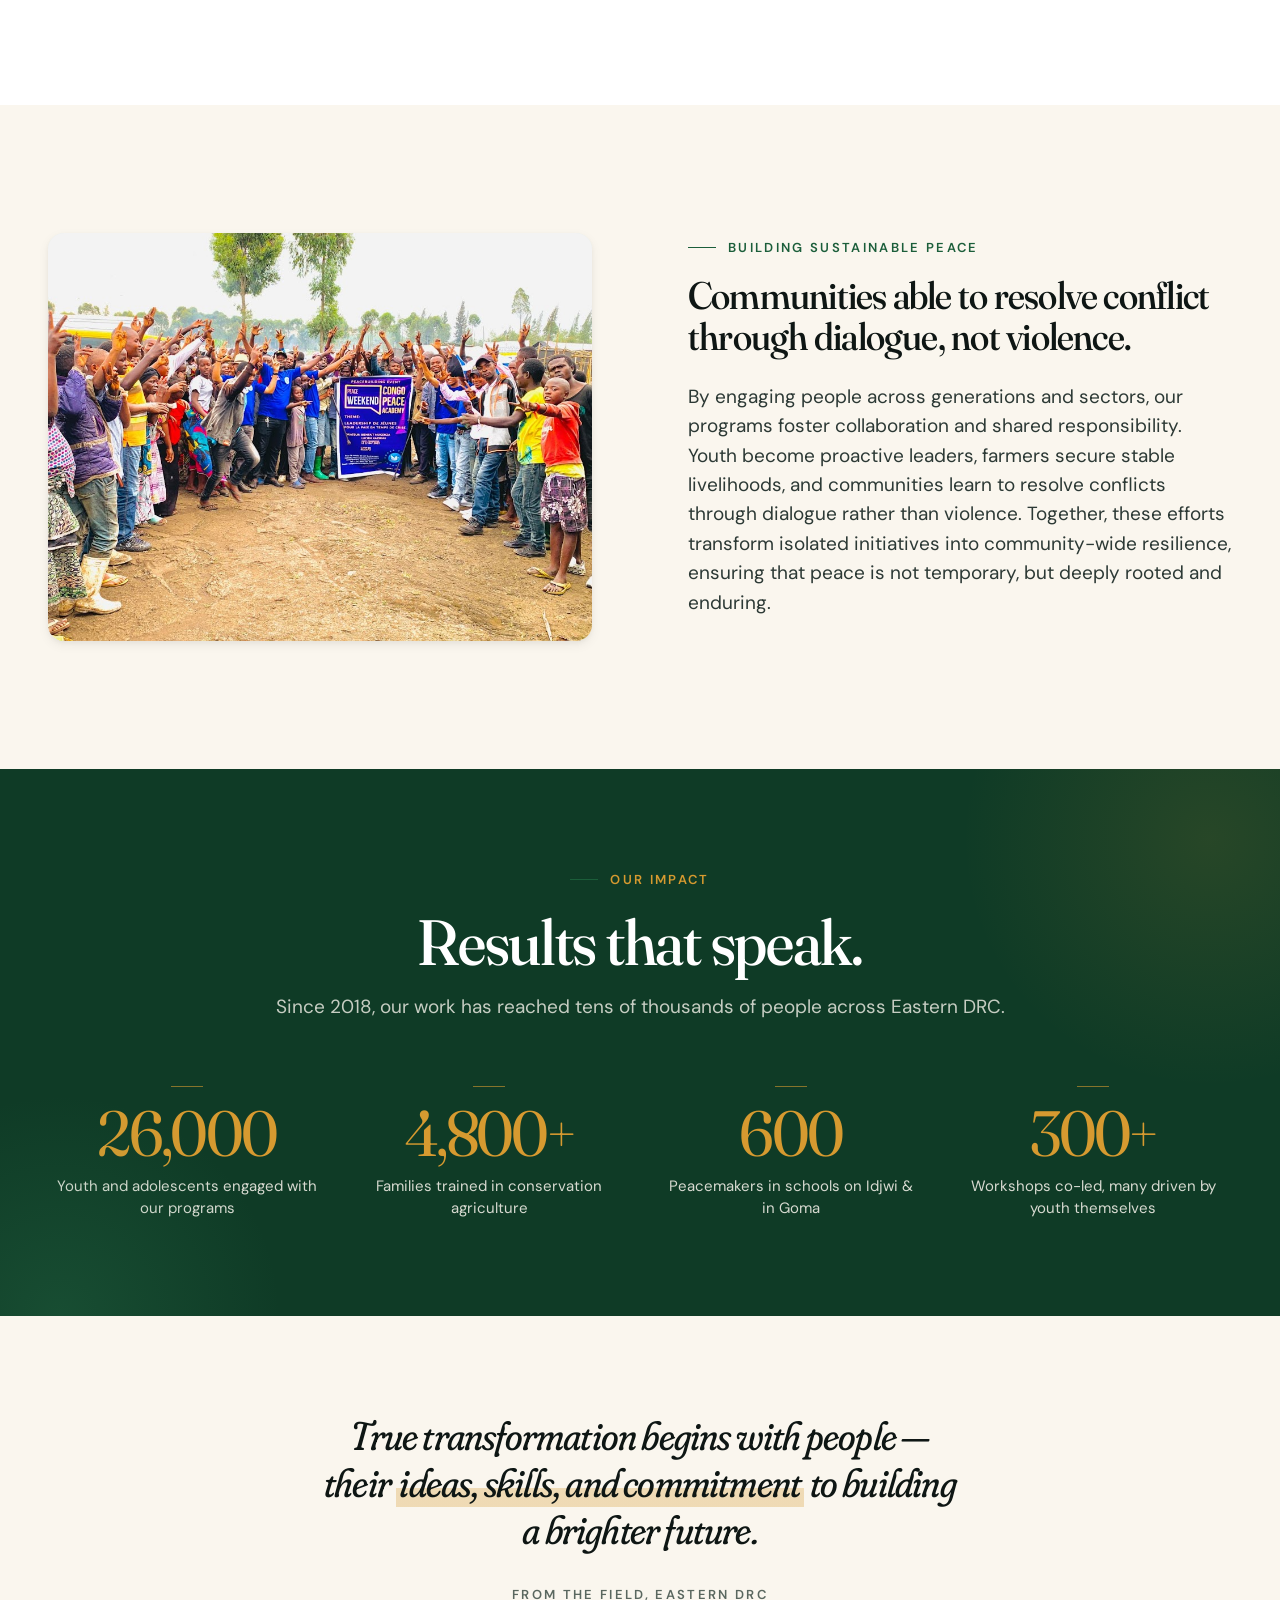
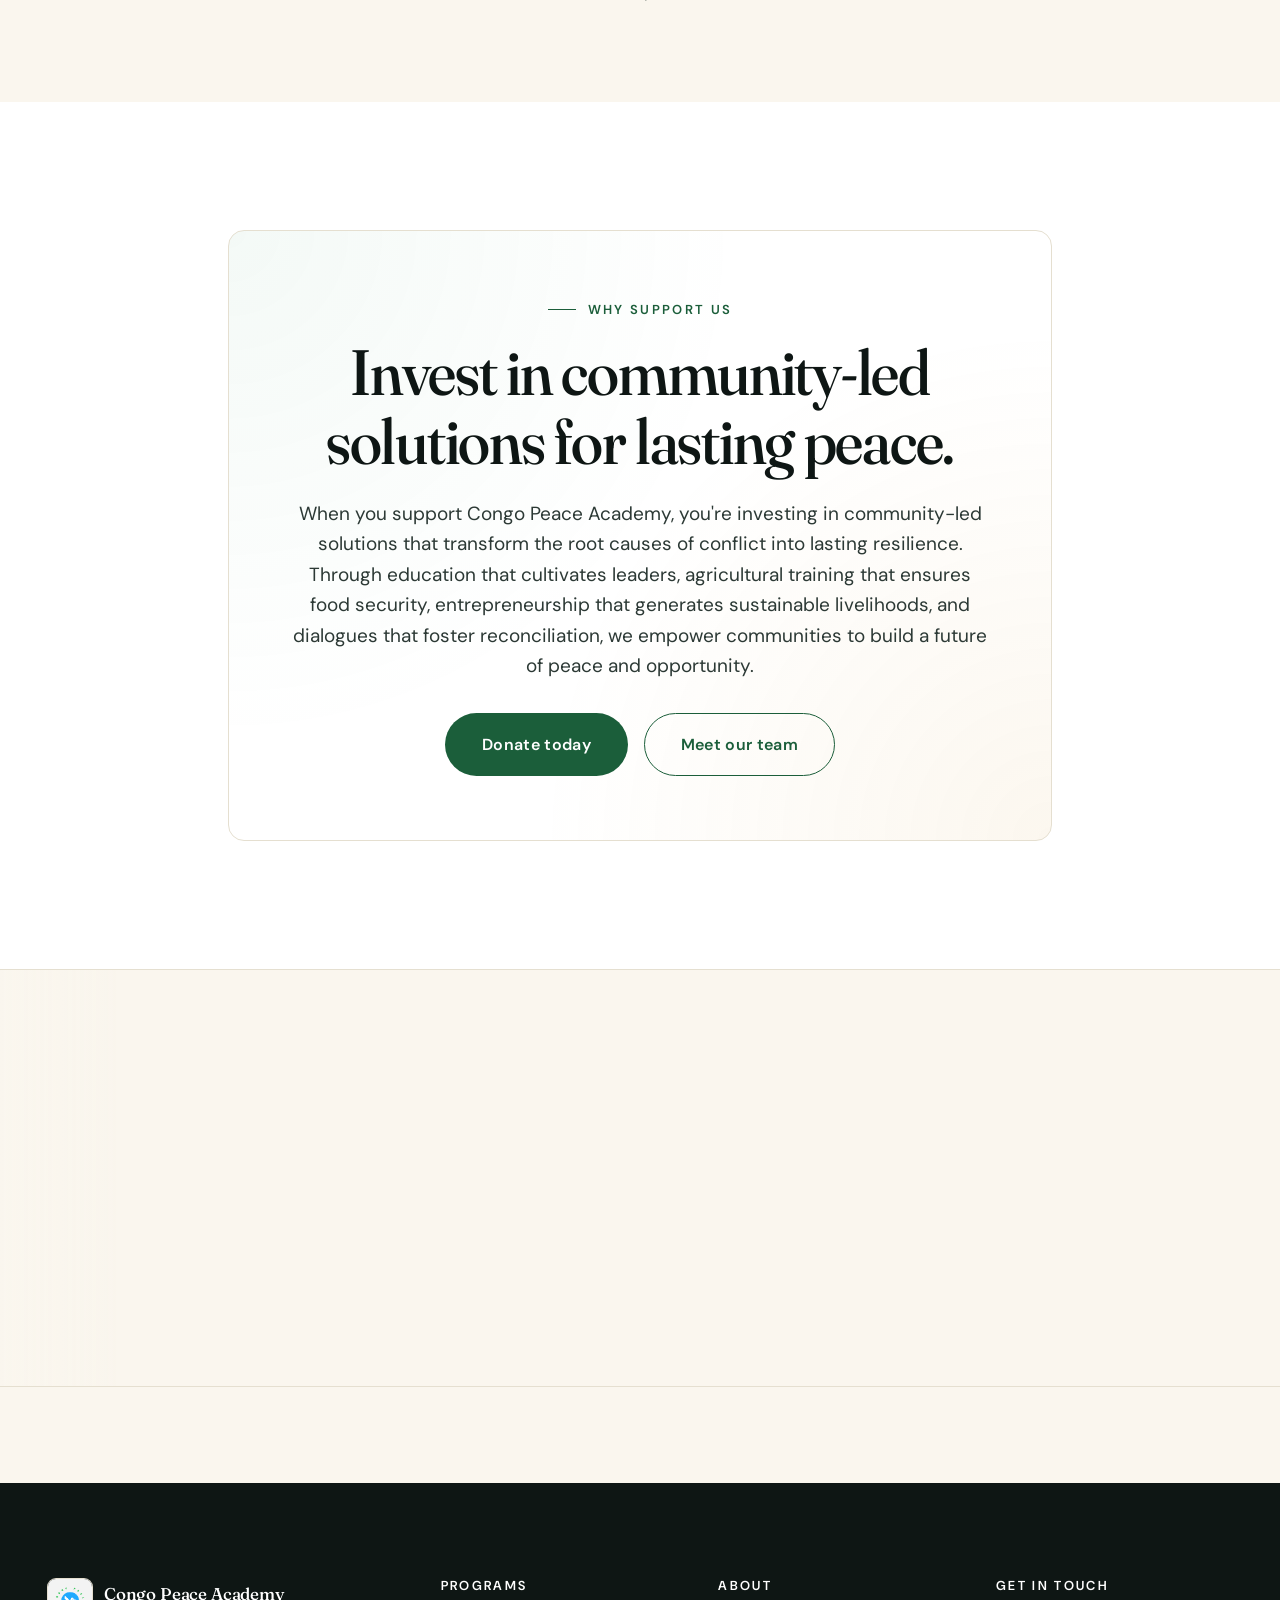
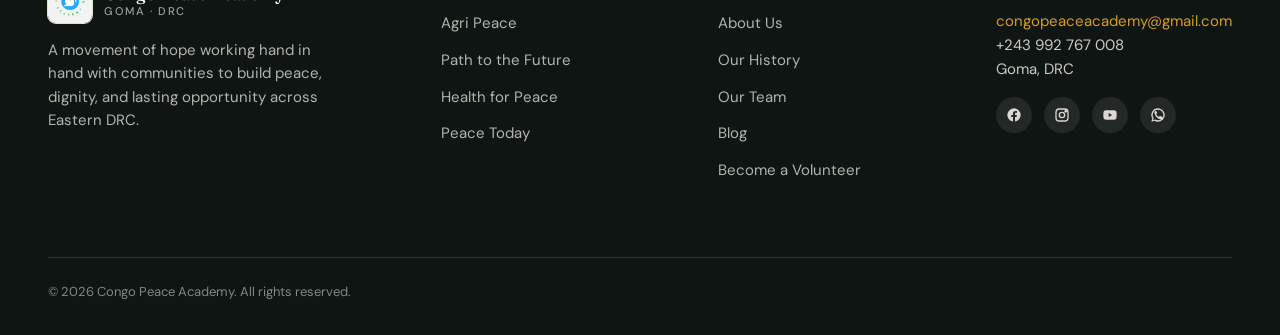
==== commit 8345d5d7: "Header transparent over hero (replace :has with body class); drop self-congratulatory footer line" ====
--- a/index.html
+++ b/index.html
@@ -19,7 +19,7 @@
   <link rel="stylesheet" href="assets/css/style.css" />
   <link rel="icon" type="image/svg+xml" href="assets/images/favicon.svg" />
 </head>
-<body>
+<body class="hero-page">
 
 <a href="#main" class="skip-link">Skip to main content</a>
 
@@ -445,7 +445,6 @@
 
     <div class="footer-bottom">
       <span>© 2026 Congo Peace Academy. All rights reserved.</span>
-      <span>Built with care for the people of Eastern DRC.</span>
     </div>
   </div>
 </footer>
--- a/assets/css/style.css
+++ b/assets/css/style.css
@@ -1849,13 +1849,13 @@
   .hero-scroll-hint { display: none; }
 }
 
-/* Tweak: header gets a clear bg on cinematic-hero pages until scrolled */
-body:has(.hero-cinematic) .site-header { background: transparent; box-shadow: none; border-bottom-color: transparent; }
-body:has(.hero-cinematic) .site-header.is-scrolled { background: var(--paper); box-shadow: 0 1px 0 var(--border); }
-body:has(.hero-cinematic) .site-header:not(.is-scrolled) .nav-link,
-body:has(.hero-cinematic) .site-header:not(.is-scrolled) .brand-text,
-body:has(.hero-cinematic) .site-header:not(.is-scrolled) .brand-text-sub {
+/* Header transparent over cinematic hero (only on .hero-page body) */
+.hero-page .site-header { background: transparent; box-shadow: none; border-bottom-color: transparent; }
+.hero-page .site-header.is-scrolled { background: var(--paper); box-shadow: 0 1px 0 var(--border); }
+.hero-page .site-header:not(.is-scrolled) .nav-link,
+.hero-page .site-header:not(.is-scrolled) .brand-text {
   color: var(--paper);
 }
-body:has(.hero-cinematic) .site-header:not(.is-scrolled) .brand-text-sub { color: rgba(250,246,238,0.7); }
-body:has(.hero-cinematic) .site-header:not(.is-scrolled) .brand-mark-img { background: rgba(255,255,255,0.95); }
+.hero-page .site-header:not(.is-scrolled) .brand-text-sub { color: rgba(250,246,238,0.7); }
+.hero-page .site-header:not(.is-scrolled) .brand-mark-img { background: rgba(255,255,255,0.95); }
+.hero-page .site-header:not(.is-scrolled) .nav-link:hover { color: #F4D58D; }
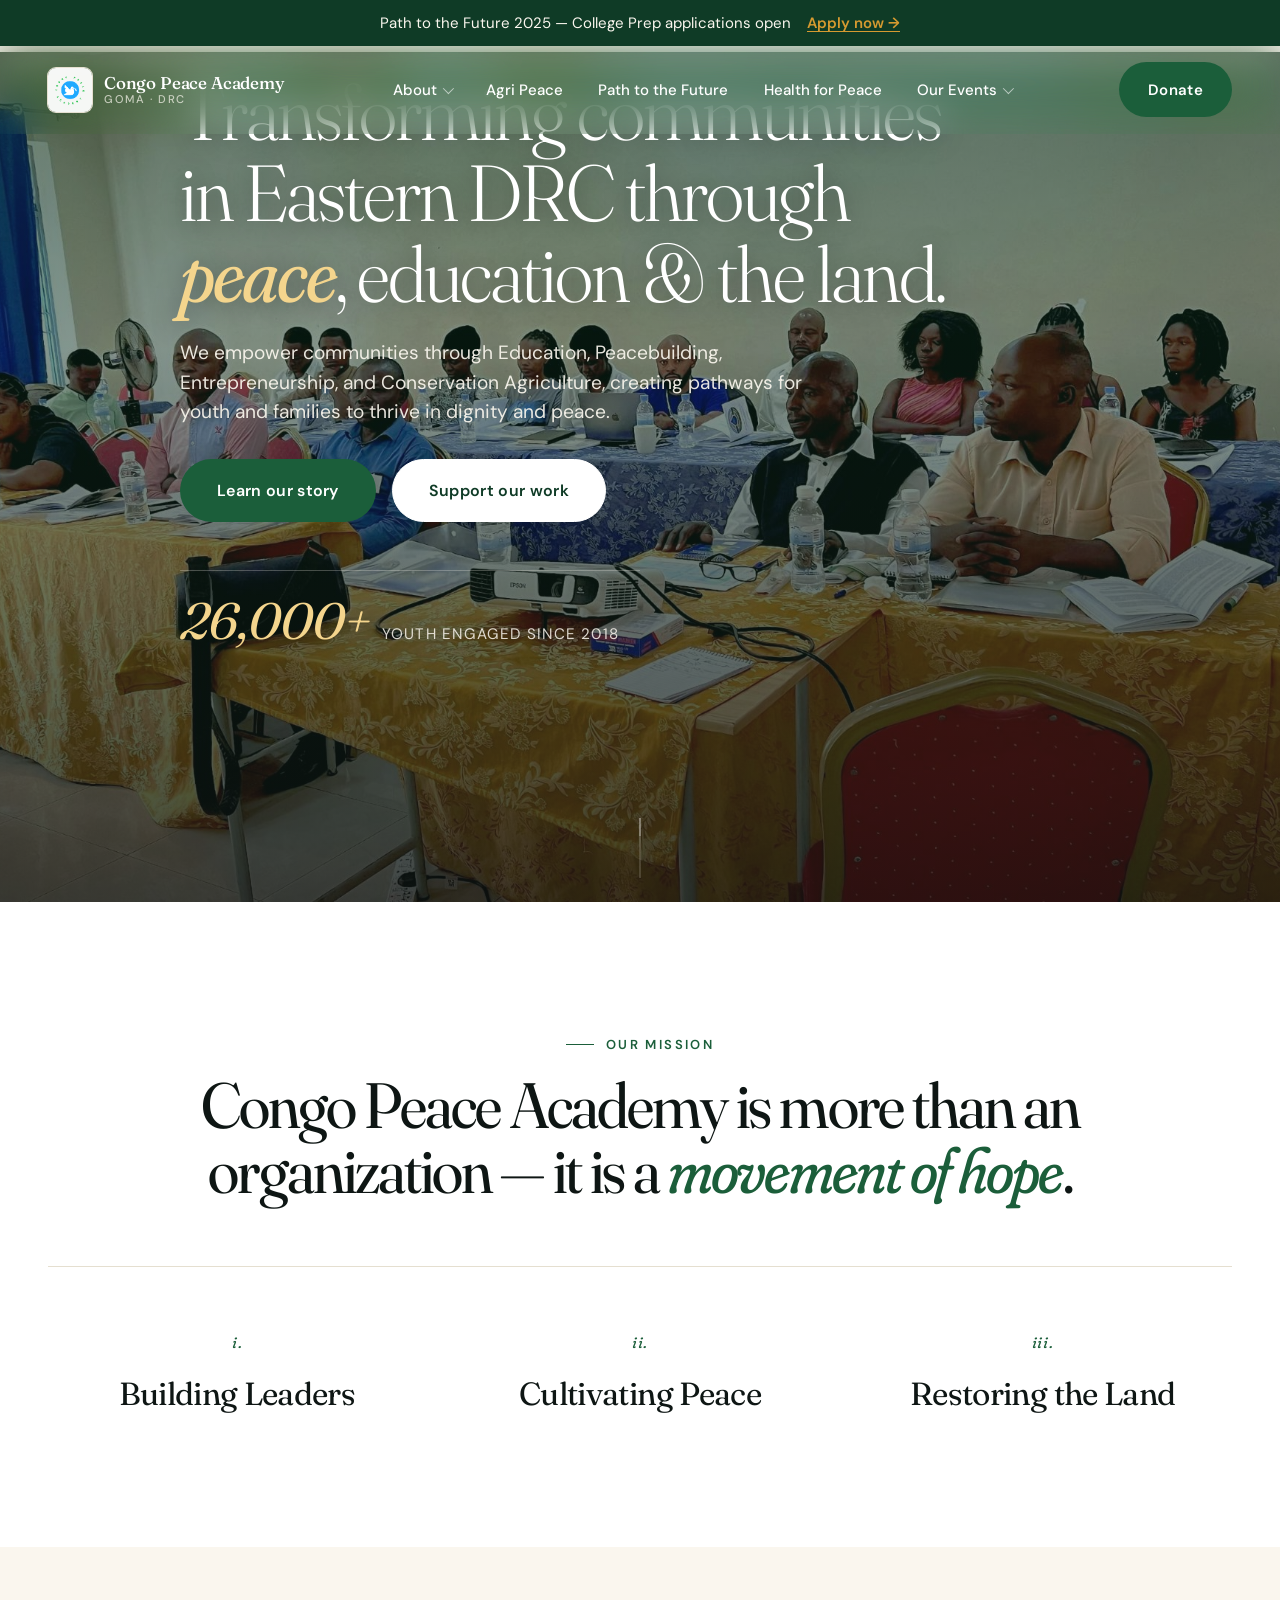
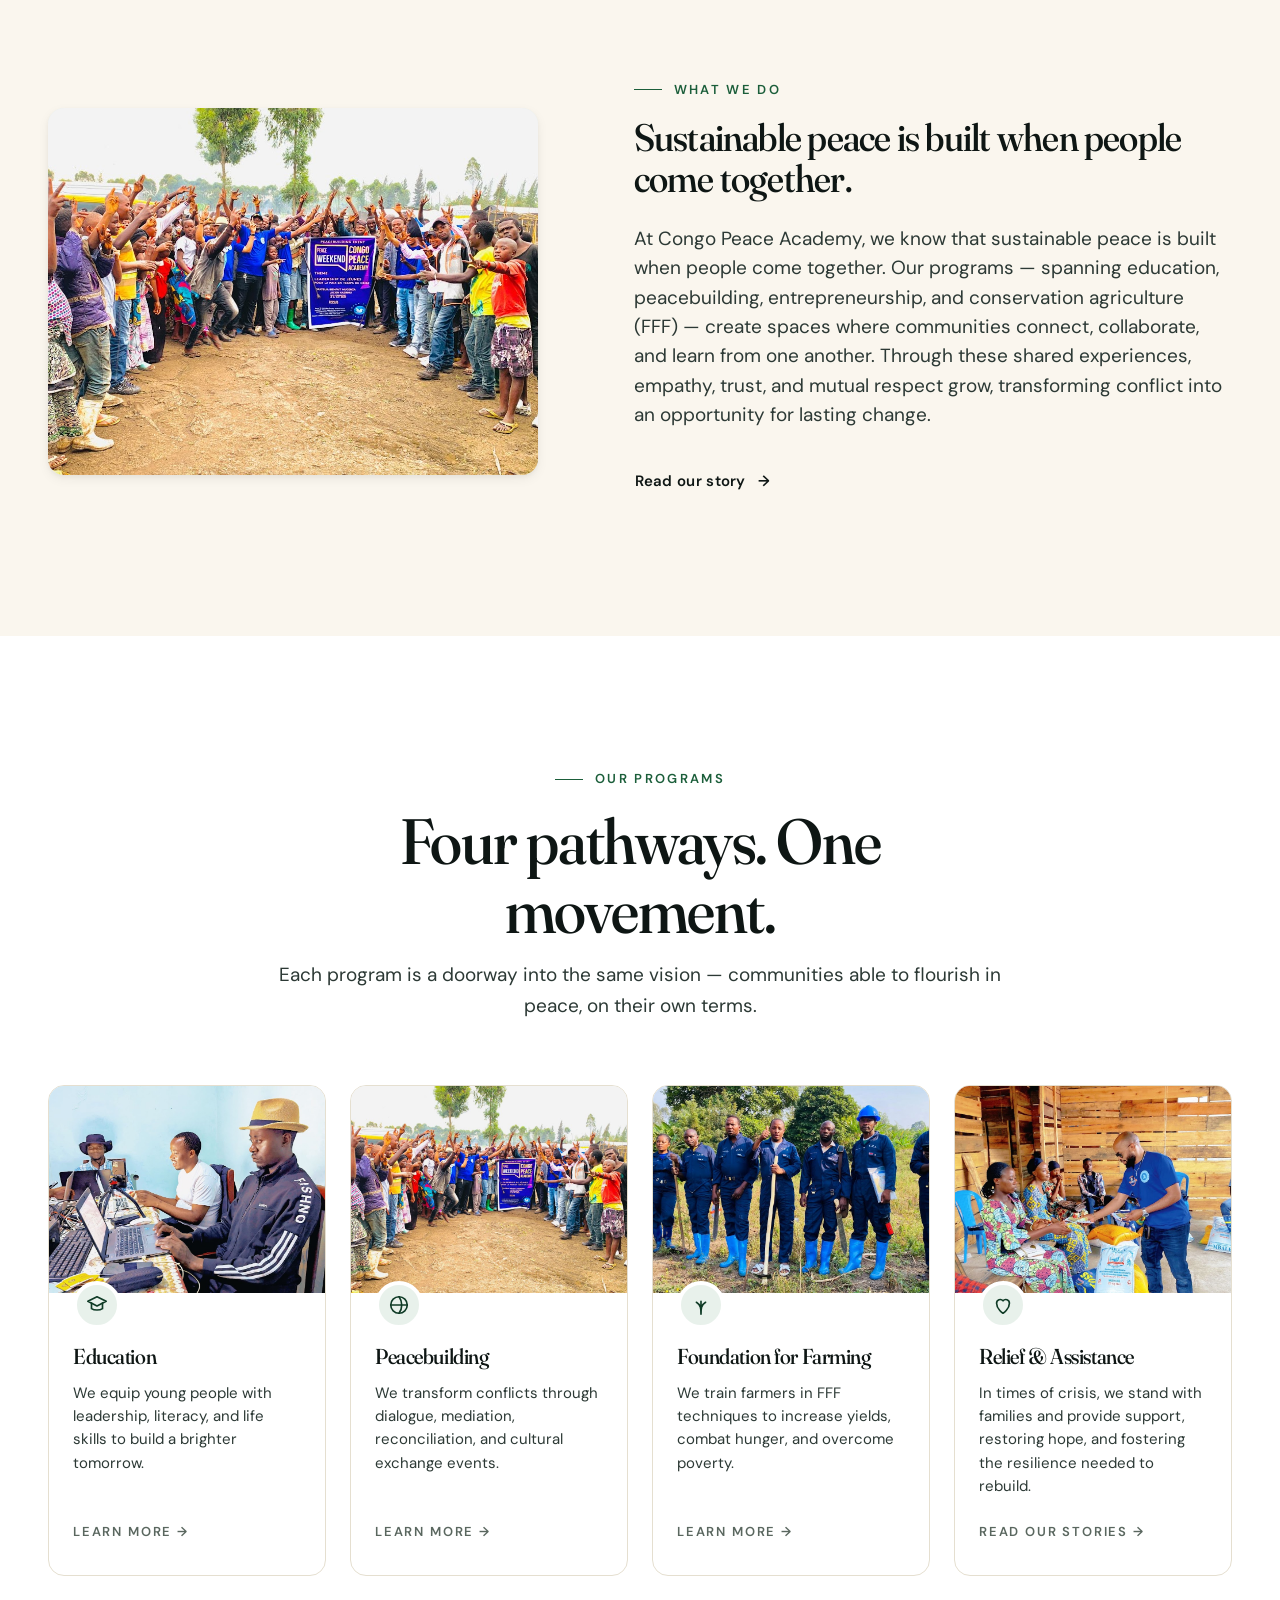
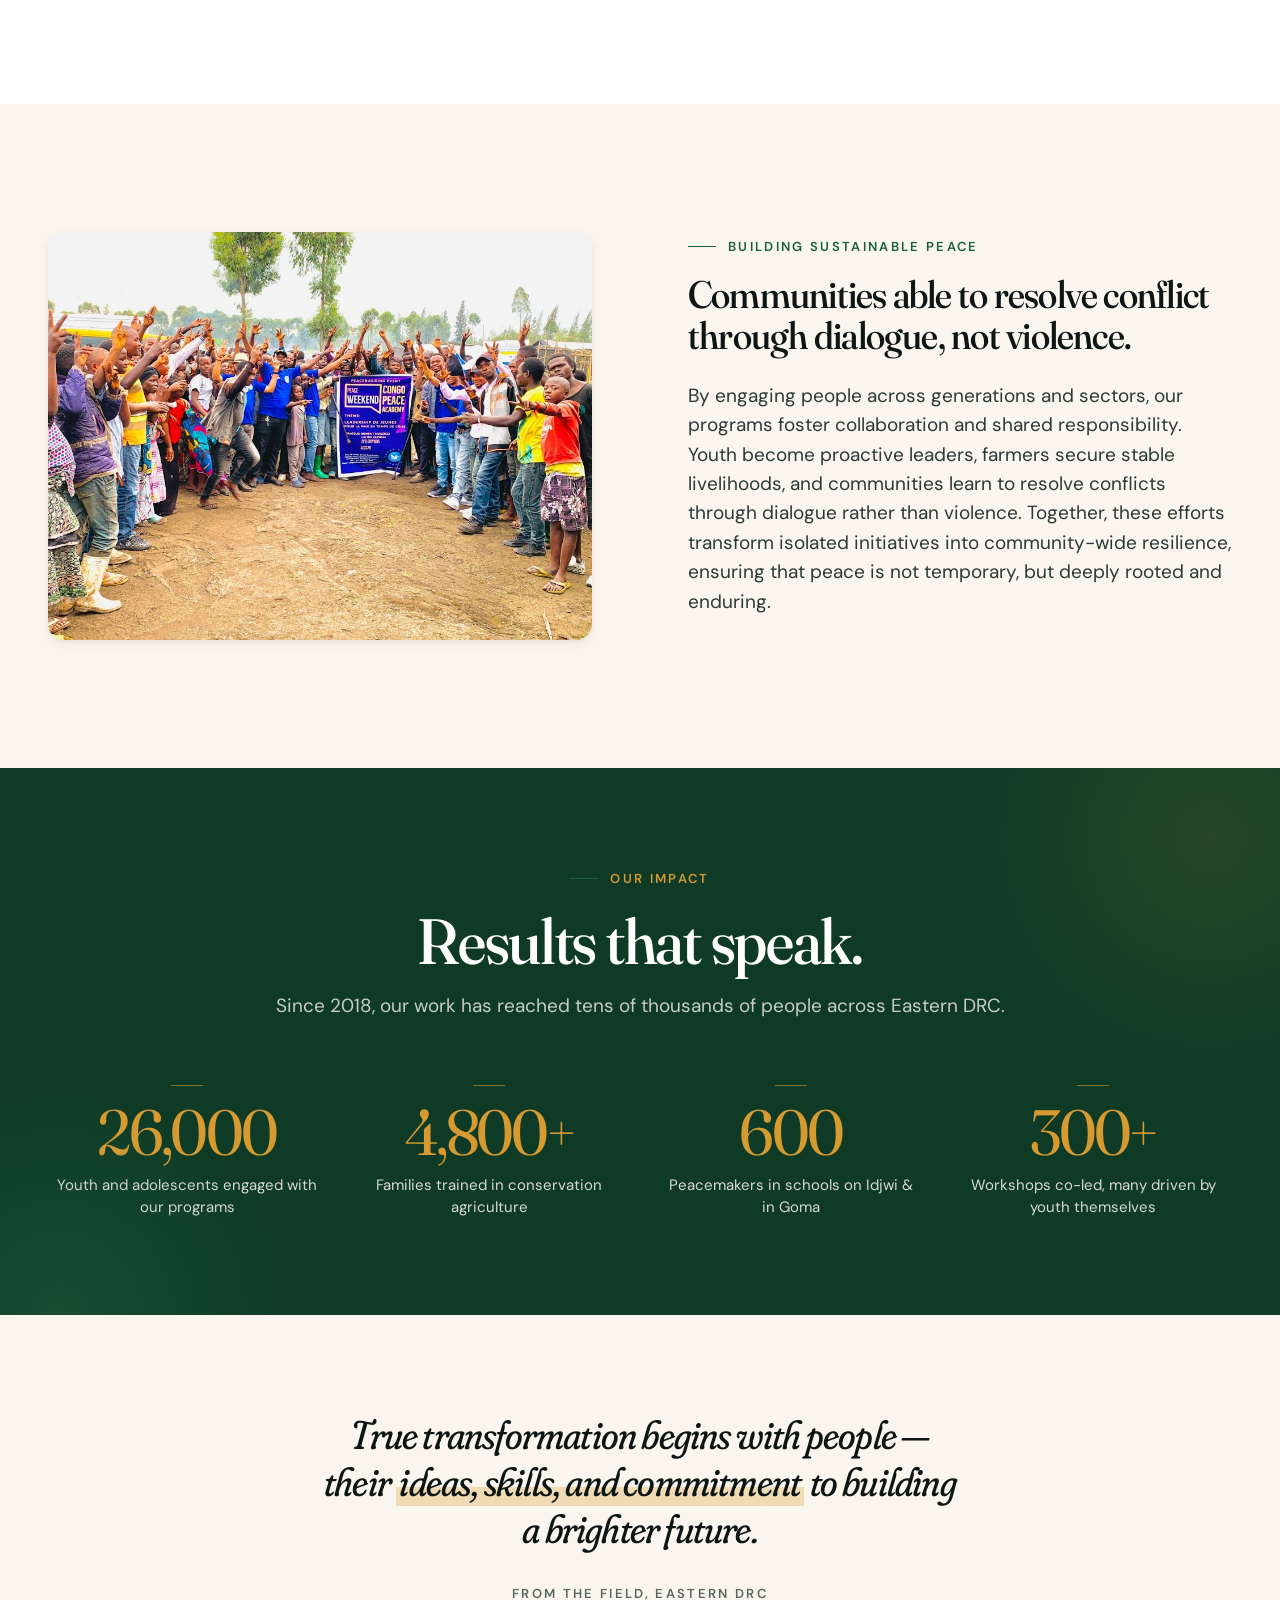
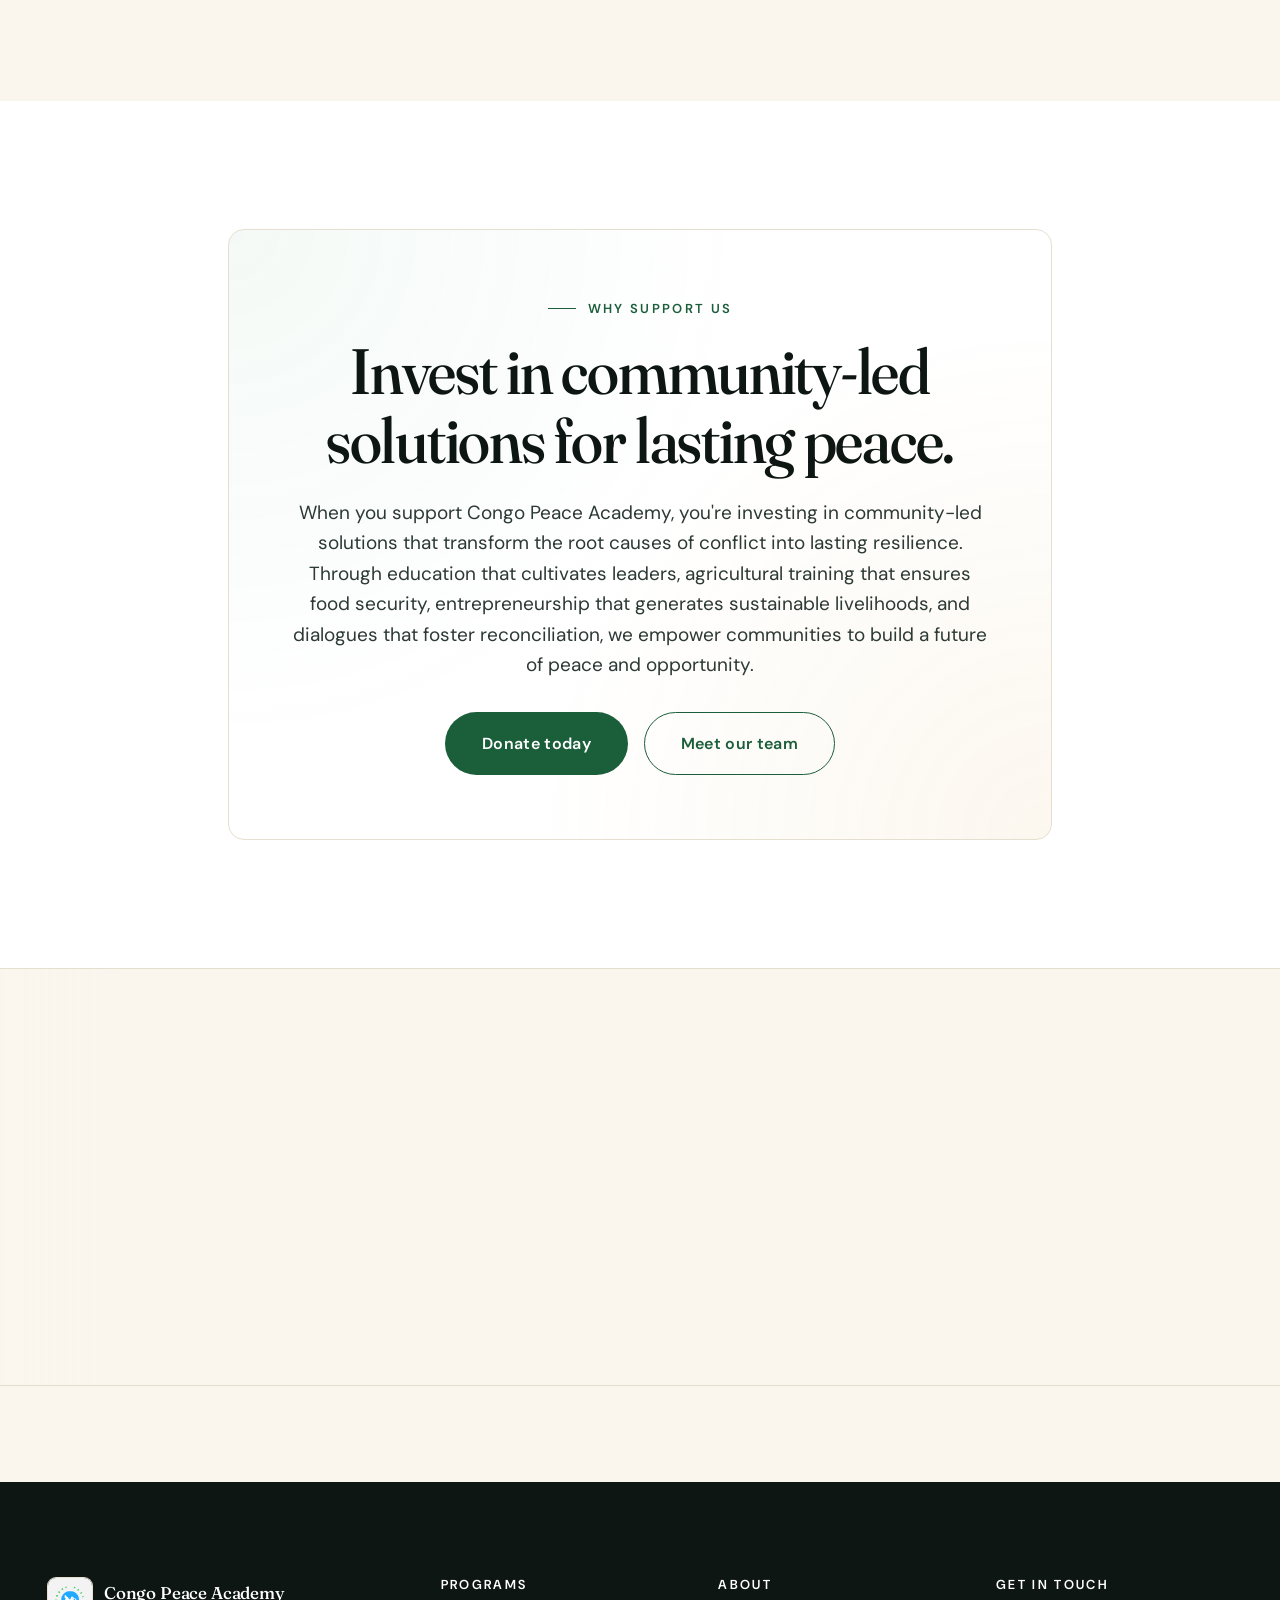
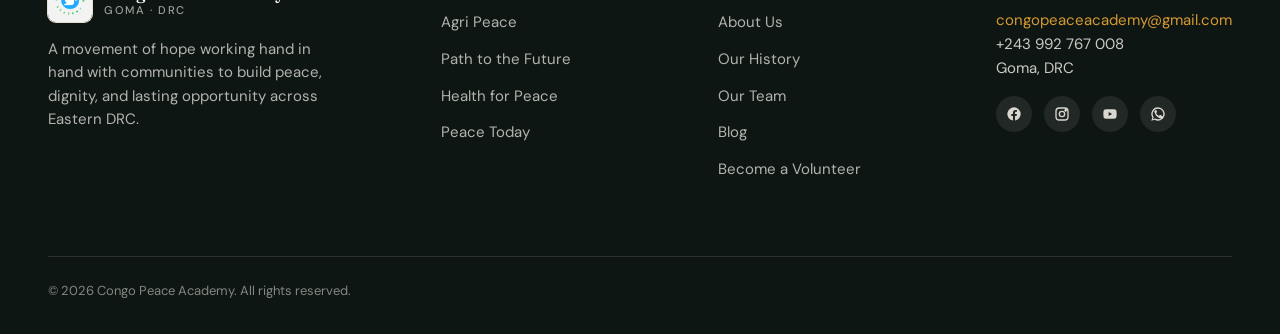
==== commit ca930531: "Mobile: slide-in menu fullsize, hide Donate from header (it's in menu), tighten hero spacing, stack " ====
--- a/index.html
+++ b/index.html
@@ -55,7 +55,9 @@
             <li><a class="subnav-link" href="about/our-history.html">Our History</a></li>
             <li><a class="subnav-link" href="about/our-team.html">Our Team</a></li>
             <li><a class="subnav-link" href="about/blog.html">Blog</a></li>
-          </ul>
+          
+        <li class="nav-donate"><a class="btn btn-primary" href="https://donorbox.org/congo-peace-academy-1-3?default_interval=o" target="_blank" rel="noopener">Donate</a></li>
+      </ul>
         </li>
         <li class="nav-item"><a class="nav-link" href="agri-peace.html">Agri Peace</a></li>
         <li class="nav-item"><a class="nav-link" href="path-to-the-future.html">Path to the Future</a></li>
--- a/assets/css/style.css
+++ b/assets/css/style.css
@@ -1859,3 +1859,123 @@
 .hero-page .site-header:not(.is-scrolled) .brand-text-sub { color: rgba(250,246,238,0.7); }
 .hero-page .site-header:not(.is-scrolled) .brand-mark-img { background: rgba(255,255,255,0.95); }
 .hero-page .site-header:not(.is-scrolled) .nav-link:hover { color: #F4D58D; }
+
+/* On .hero-page, slide the hero up under the (transparent) sticky header */
+.hero-page .hero-cinematic {
+  margin-top: -82px;
+  height: calc(100vh - 50px);
+  min-height: 760px;
+  max-height: none;          /* override 880px cap so content has room */
+}
+/* Keep the original inner padding — flex-end already anchors content to the
+   bottom; tall hero ensures the title clears the transparent header above. */
+
+/* =====================================================================
+   MOBILE FIXES — header, slide-in menu, hero, buttons
+   ===================================================================== */
+@media (max-width: 1024px) {
+  /* Hide the Donate button in the header on mobile — it's in the menu and
+     the announcement banner. Keeping it caused right-side overflow. */
+  .nav-actions { display: none; }
+
+  /* Tighter header padding + smaller brand on mobile */
+  .nav { padding: 0.7rem 0; gap: var(--space-3); }
+  .site-header .container { padding-left: var(--space-4); padding-right: var(--space-4); }
+  .brand-mark-img { width: 38px; height: 38px; }
+  .brand { font-size: 1rem; gap: var(--space-2); }
+  .brand-text-sub { font-size: 0.62rem; letter-spacing: 0.12em; }
+
+  /* Hamburger sits above the slide-in panel so user can close it */
+  .nav-toggle {
+    position: relative;
+    z-index: 1200;
+    margin-left: auto;
+  }
+
+  /* Slide-in panel: full width on small, capped on tablet, always on top */
+  .nav-list {
+    z-index: 1100;
+    width: 100vw;
+    max-width: 420px;
+    padding: calc(82px + var(--space-5)) var(--space-6) var(--space-7);
+    box-shadow: -18px 0 50px -20px rgba(15,22,20,0.35);
+  }
+
+  /* Backdrop behind the slide-in panel */
+  .nav-list[data-open="true"]::before {
+    content: '';
+    position: fixed;
+    inset: 0;
+    background: rgba(15,22,20,0.45);
+    z-index: -1;
+    /* This sits in the panel's stacking context. To dim the rest of the
+       page we use body[data-nav-open] instead — set below in JS. */
+  }
+  body[data-nav-open="true"]::after {
+    content: '';
+    position: fixed;
+    inset: 0;
+    background: rgba(15,22,20,0.45);
+    z-index: 1090;
+    pointer-events: none;
+  }
+
+  /* Donate CTA inside the slide-in menu */
+  .nav-list .nav-donate {
+    list-style: none;
+    margin-top: var(--space-4);
+    padding-top: var(--space-4);
+    border-top: 1px solid var(--border);
+  }
+  .nav-list .nav-donate .btn {
+    display: block;
+    text-align: center;
+    width: 100%;
+  }
+
+  /* On the cinematic-hero page, when the nav is open, give it a paper
+     background so the white-on-white text issue is fixed */
+  .hero-page .site-header .nav-list { background: var(--paper); }
+  .hero-page .nav-list .nav-link { color: var(--ink); }
+  .hero-page .nav-list .subnav-link { color: var(--slate-700); }
+}
+
+/* Cinematic hero — mobile spacing tightening so 26,000+ isn't cropped */
+@media (max-width: 720px) {
+  .hero-page .hero-cinematic {
+    min-height: 620px;
+    height: calc(100vh - 50px);
+  }
+  .hero-cinematic-inner {
+    padding: var(--space-7) 0 var(--space-7);
+  }
+  .hero-cinematic-title {
+    font-size: clamp(2rem, 8vw, 2.6rem);
+    line-height: 1.06;
+  }
+  .hero-cinematic-lede {
+    font-size: 1rem;
+    line-height: 1.5;
+  }
+  /* Stack hero buttons full width with breathing room */
+  .hero-cinematic .hero-actions {
+    display: flex;
+    flex-direction: column;
+    gap: var(--space-3);
+    width: 100%;
+    max-width: 360px;
+  }
+  .hero-cinematic .hero-actions .btn {
+    width: 100%;
+    text-align: center;
+  }
+  .hero-cinematic-stat {
+    margin-top: var(--space-5);
+    padding-top: var(--space-4);
+    flex-direction: column;
+    align-items: flex-start;
+    gap: 2px;
+  }
+  .hero-cinematic-num { font-size: 2rem; }
+  .hero-cinematic-label { font-size: 0.75rem; }
+}
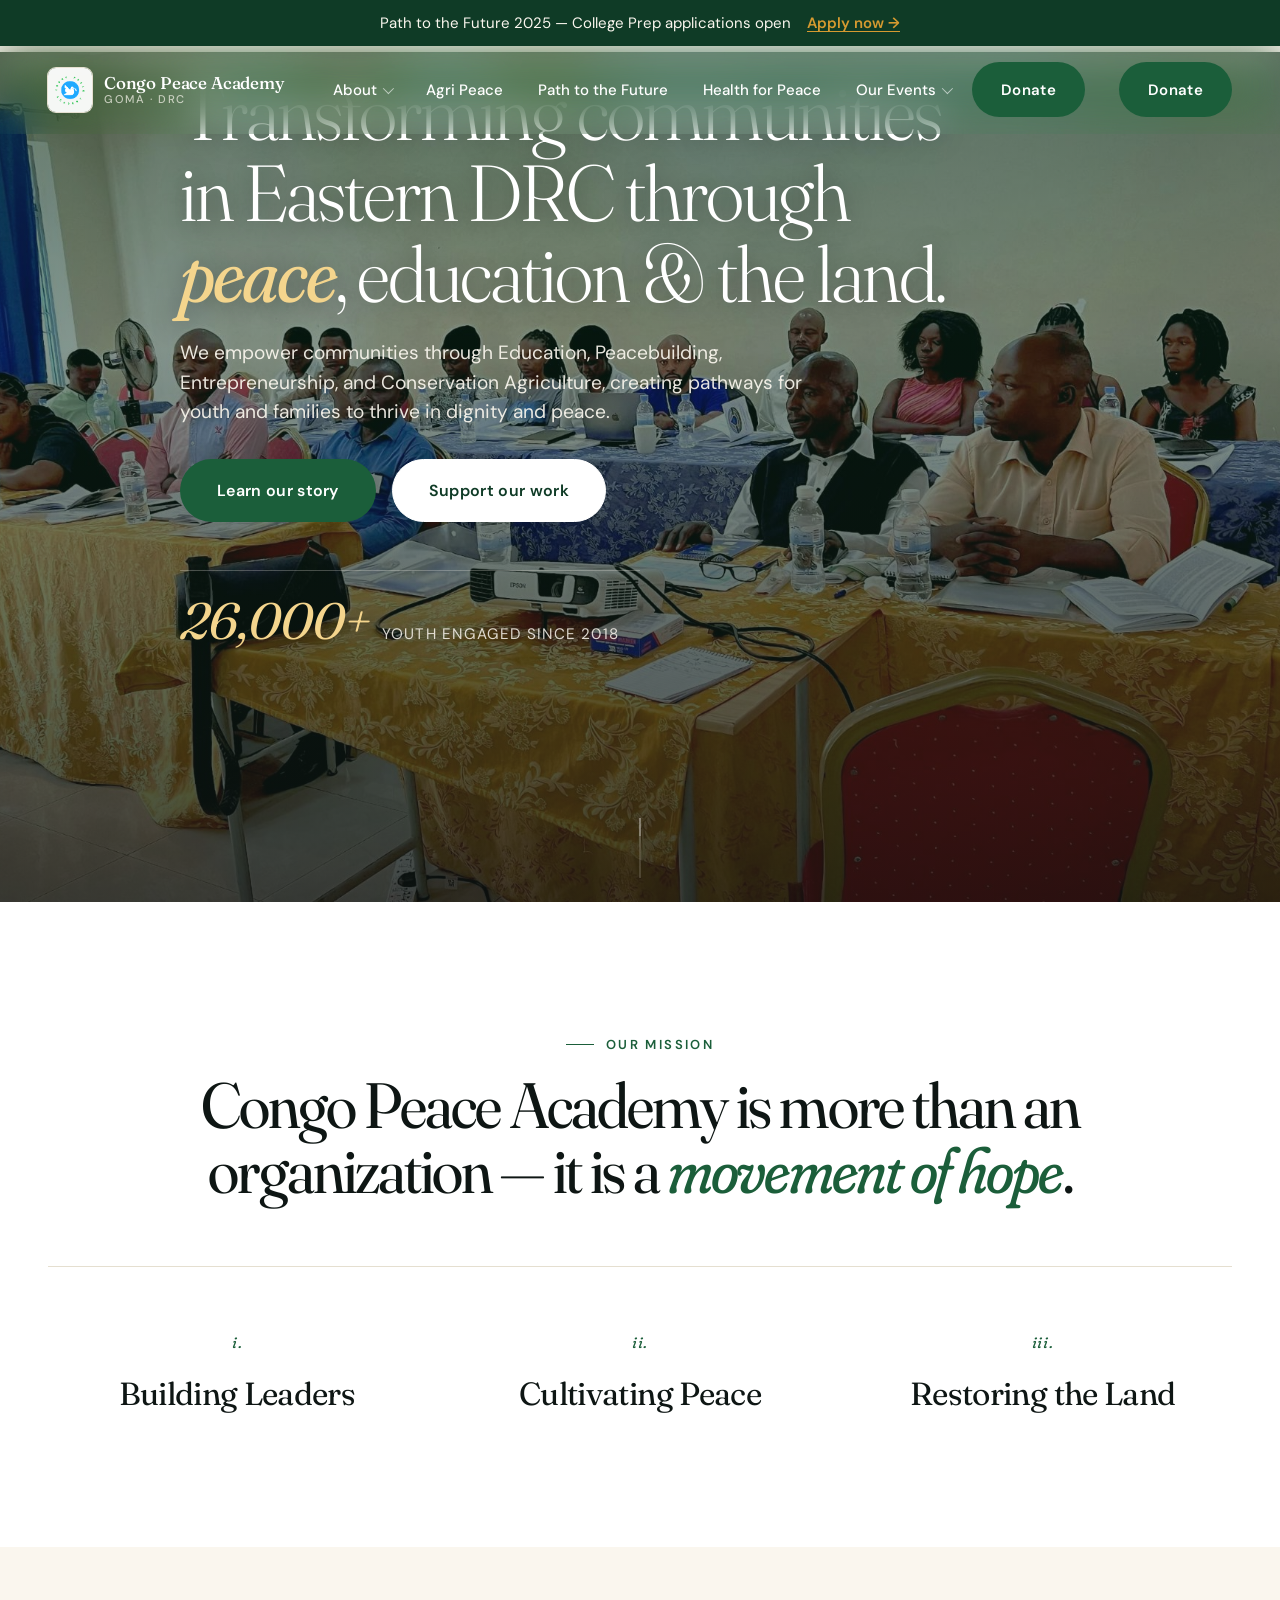
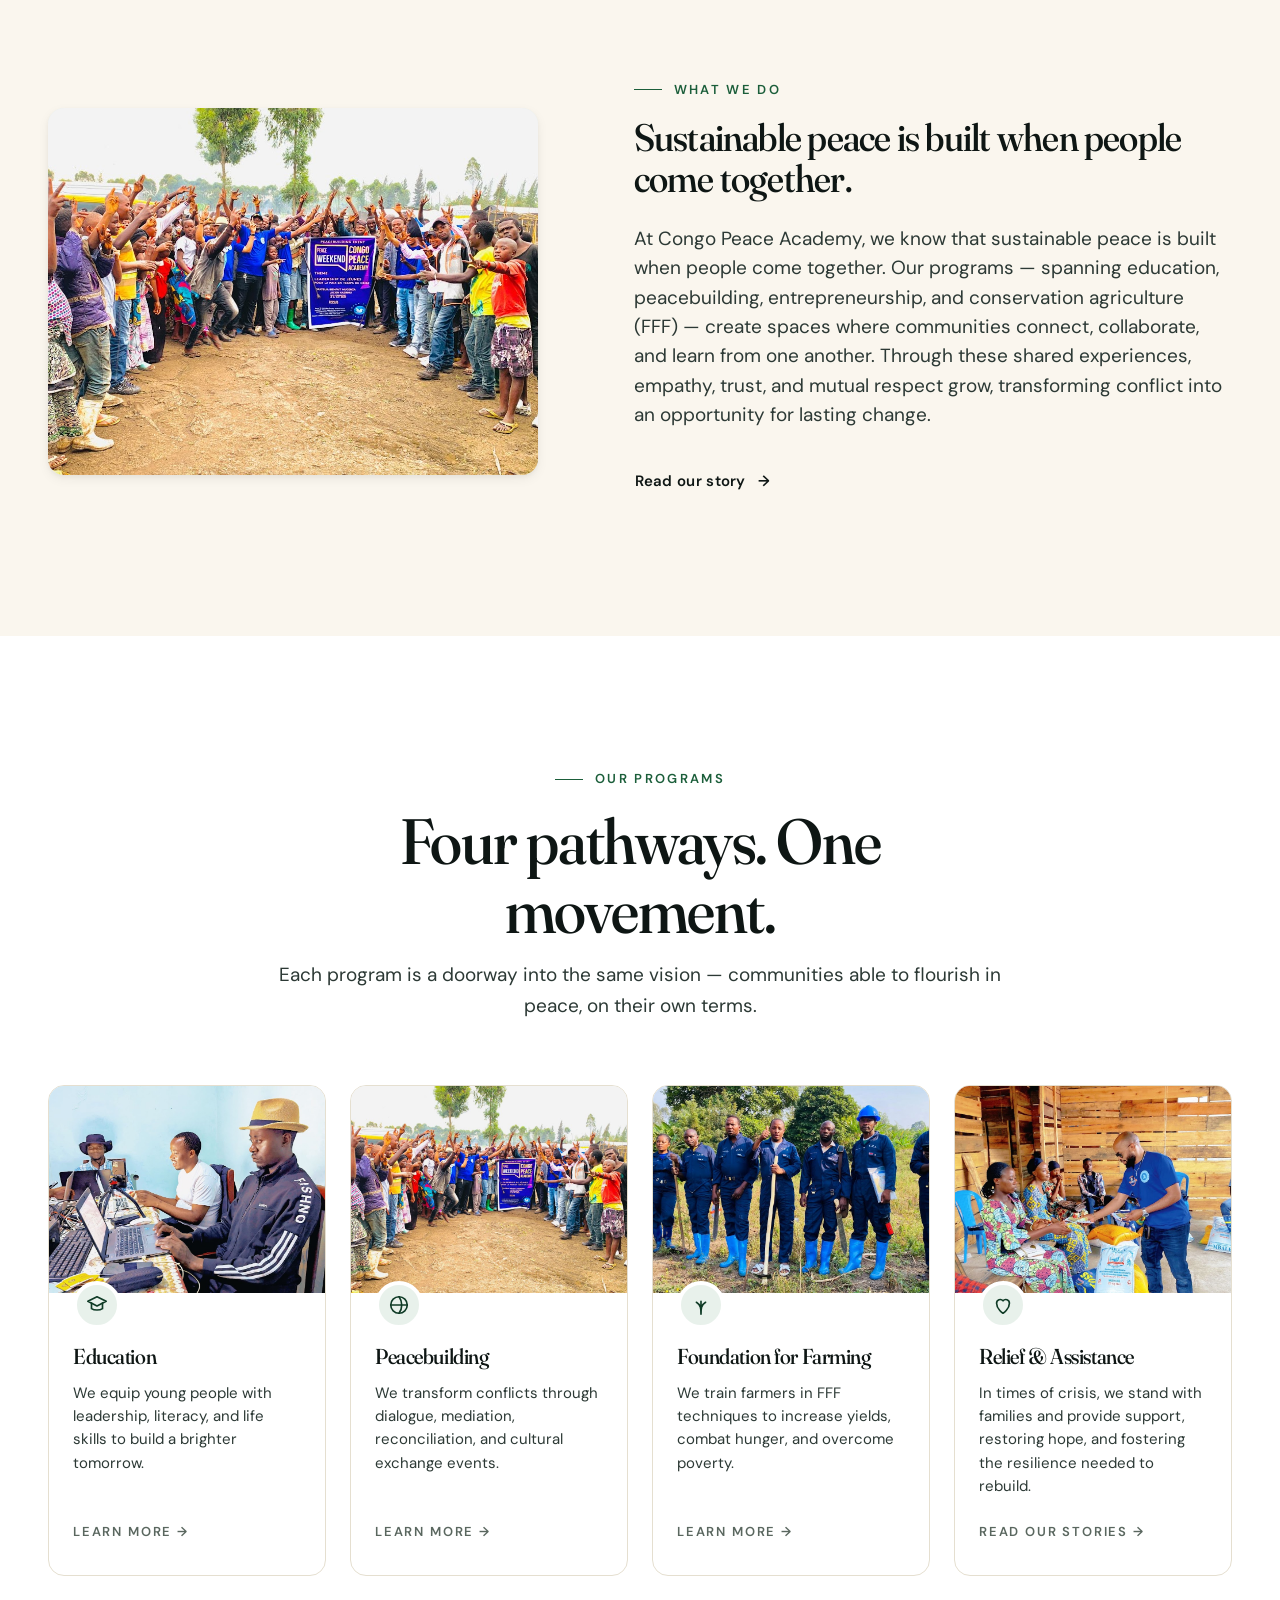
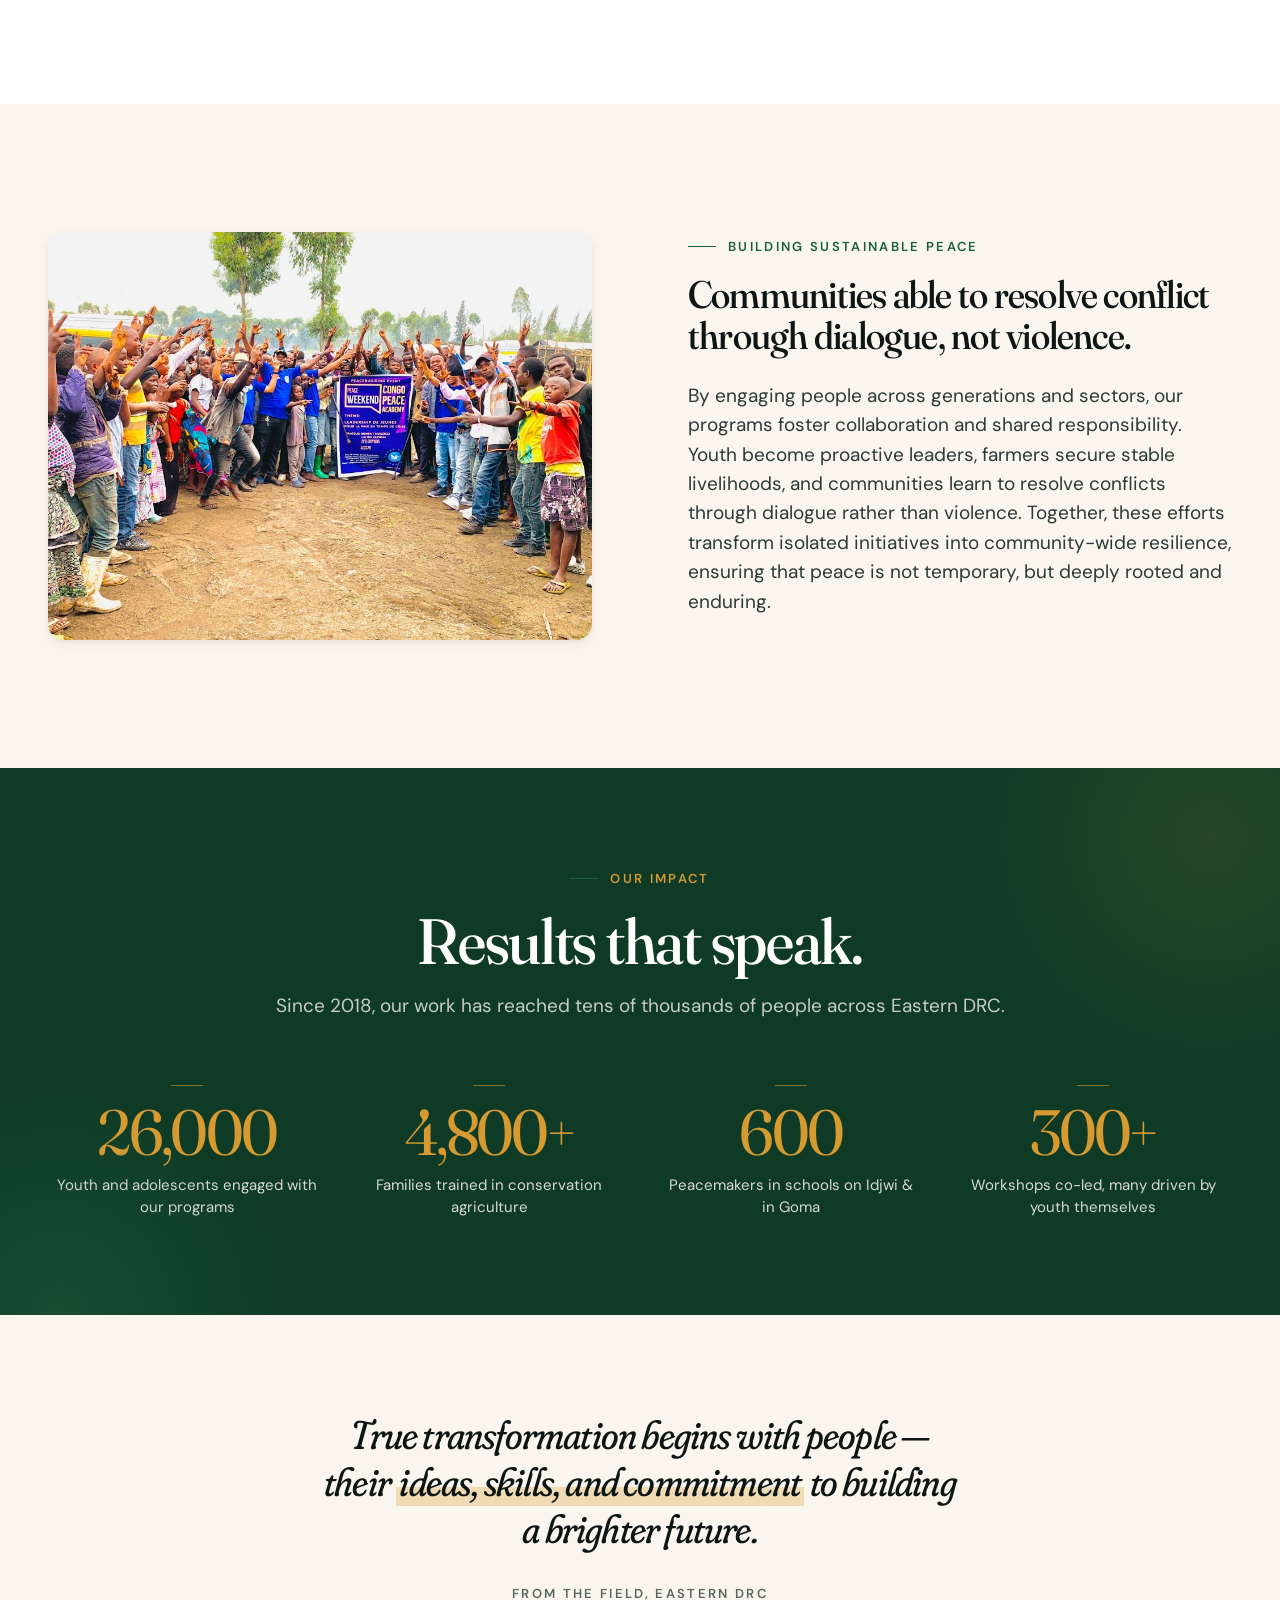
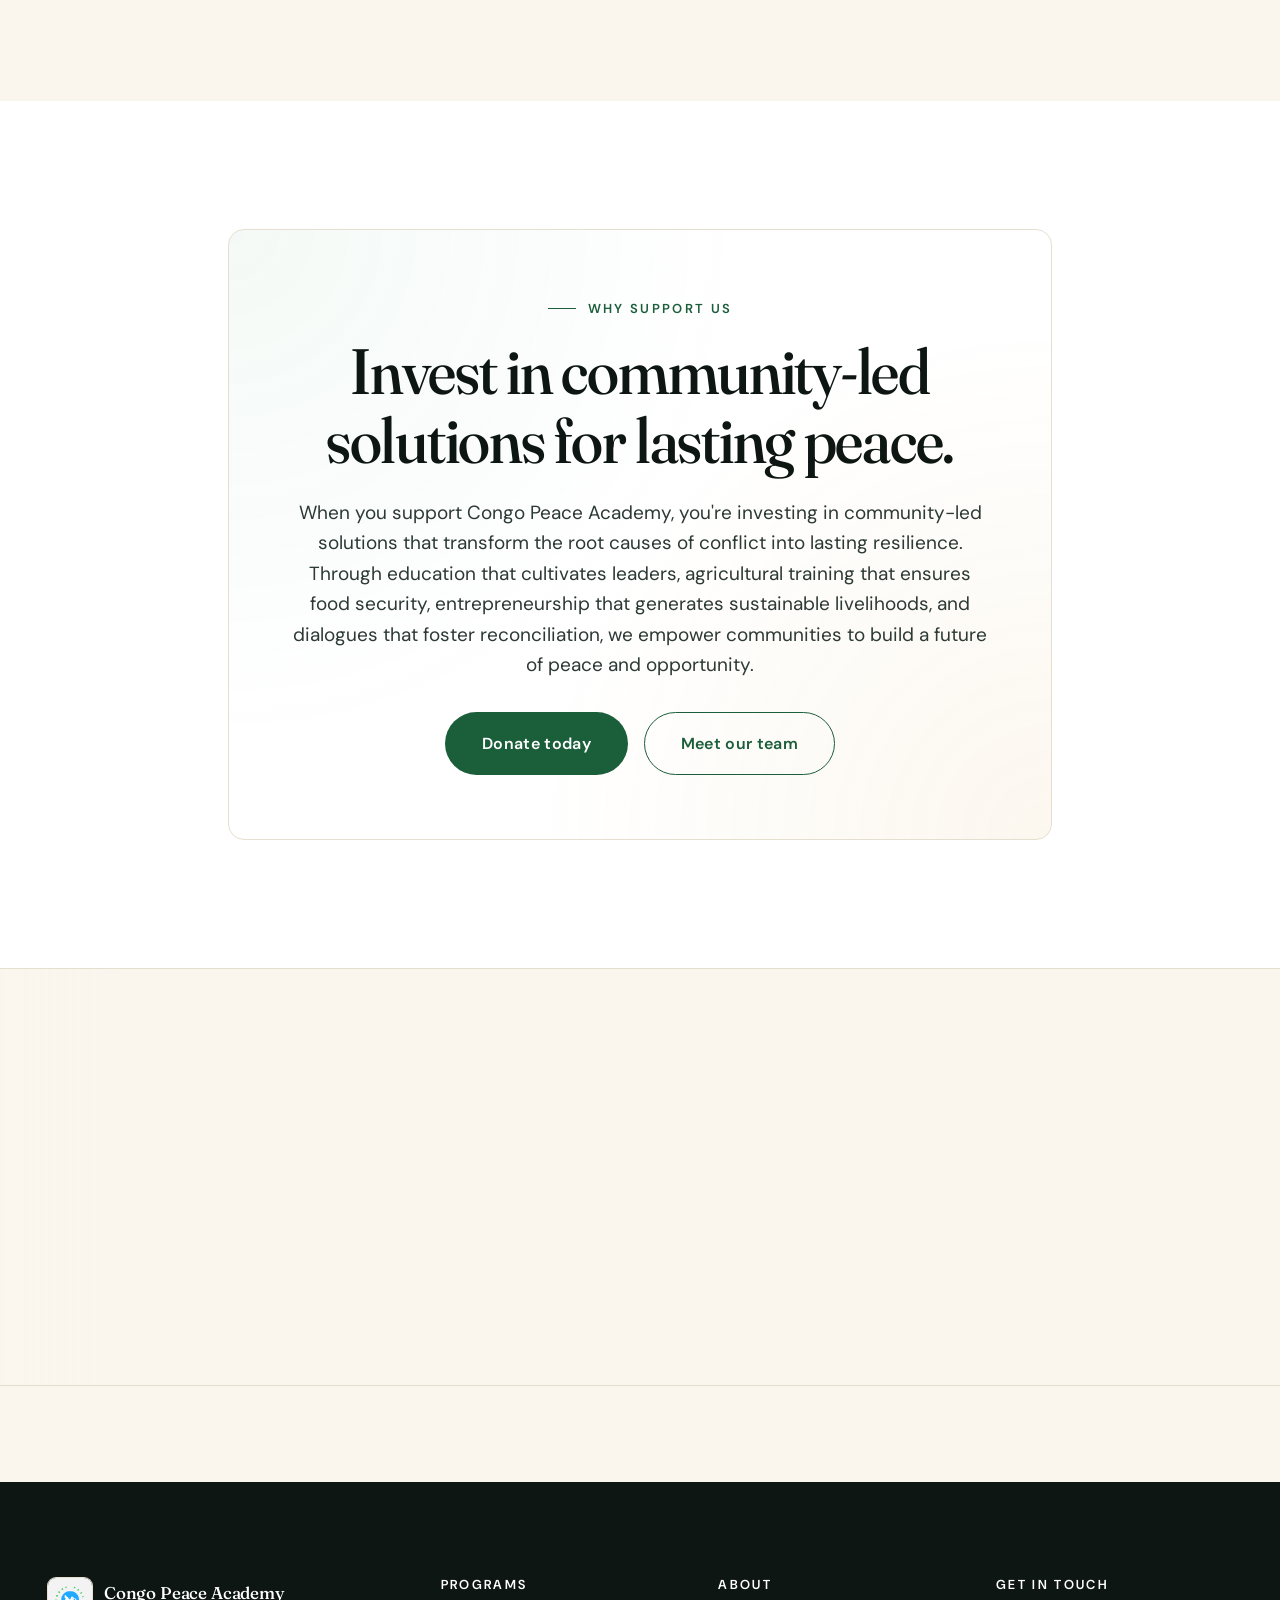
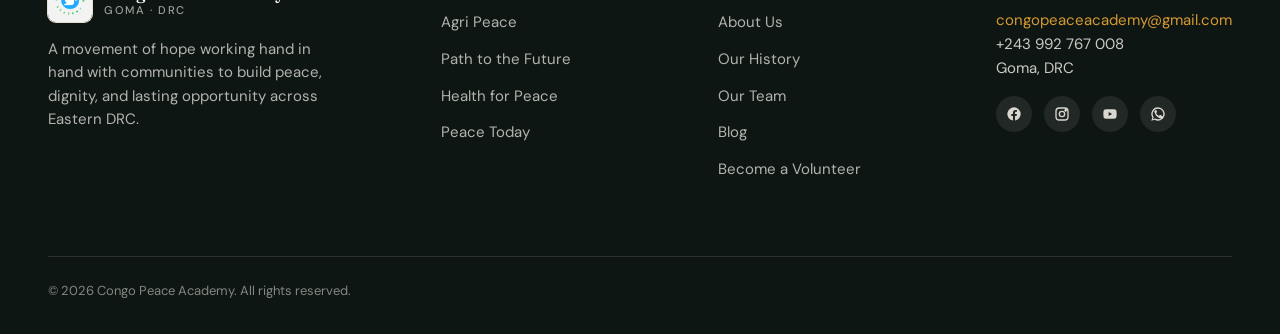
==== commit cd9ef363: "Mobile menu rebuild: full-screen panel, fixed donate placement, hero video plays on portrait too" ====
--- a/index.html
+++ b/index.html
@@ -55,8 +55,6 @@
             <li><a class="subnav-link" href="about/our-history.html">Our History</a></li>
             <li><a class="subnav-link" href="about/our-team.html">Our Team</a></li>
             <li><a class="subnav-link" href="about/blog.html">Blog</a></li>
-          
-        <li class="nav-donate"><a class="btn btn-primary" href="https://donorbox.org/congo-peace-academy-1-3?default_interval=o" target="_blank" rel="noopener">Donate</a></li>
       </ul>
         </li>
         <li class="nav-item"><a class="nav-link" href="agri-peace.html">Agri Peace</a></li>
@@ -70,6 +68,7 @@
             <li><a class="subnav-link" href="our-events/become-volunteers.html">Become Volunteers</a></li>
           </ul>
         </li>
+        <li class="nav-donate"><a class="btn btn-primary" href="https://donorbox.org/congo-peace-academy-1-3?default_interval=o" target="_blank" rel="noopener">Donate</a></li>
       </ul>
 
       <div class="nav-actions">
--- a/assets/css/style.css
+++ b/assets/css/style.css
@@ -1790,7 +1790,13 @@
 
 @media (max-width: 720px) {
   .hero-cinematic { height: 78vh; min-height: 520px; }
-  .hero-bg-video { display: none; } /* mobile: image only, no video */
+  /* Hero video plays on mobile too — scaled for portrait */
+  .hero-bg-video {
+    width: 56.25vh;
+    min-width: 100vw;
+    height: 177.78vw;
+    min-height: 100vh;
+  }
   .hero-cinematic-stat { flex-direction: column; align-items: flex-start; gap: 4px; }
 }
 
@@ -1979,3 +1985,72 @@
   .hero-cinematic-num { font-size: 2rem; }
   .hero-cinematic-label { font-size: 0.75rem; }
 }
+
+
+/* =====================================================================
+   MOBILE MENU — clean rebuild
+   ===================================================================== */
+@media (max-width: 1024px) {
+  /* Full-screen panel, sliding in from the right */
+  .nav-list {
+    width: 100vw !important;
+    max-width: 100vw !important;
+    height: 100vh;
+    min-height: 100dvh;
+    padding: var(--space-6) var(--space-6) var(--space-7) var(--space-6) !important;
+    background: var(--paper) !important;
+    z-index: 1100;
+    display: flex;
+    flex-direction: column;
+    gap: 0;
+    overflow-y: auto;
+  }
+  /* Top row inside the panel: leave room for a close affordance — the
+     existing X icon on the hamburger button is the close */
+  .nav-list::before {
+    content: '';
+    display: block;
+    height: 64px;
+    flex-shrink: 0;
+  }
+  .nav-item {
+    padding: 0;
+    border-bottom: 1px solid var(--border-soft);
+  }
+  .nav-link {
+    font-family: var(--font-display);
+    font-weight: 400;
+    font-size: 1.6rem !important;
+    line-height: 1.2;
+    color: var(--ink) !important;
+    padding: 1.05rem 0 !important;
+  }
+  .subnav {
+    padding: 0 0 var(--space-3) var(--space-3) !important;
+  }
+  .subnav-link {
+    font-size: 0.98rem !important;
+    color: var(--slate-700) !important;
+    padding: 0.45rem 0 !important;
+  }
+  .nav-donate {
+    margin-top: auto;          /* pin to bottom of the flex column */
+    padding-top: var(--space-5) !important;
+    border-bottom: none !important;
+  }
+  .nav-donate .btn {
+    width: 100%;
+    text-align: center;
+    padding: 0.95rem 1.5rem;
+    font-size: 1rem;
+  }
+
+  /* Hamburger sits above panel so users can tap to close */
+  .nav-toggle {
+    position: relative;
+    z-index: 1200;
+    width: 44px;
+    height: 44px;
+  }
+  .nav-toggle[aria-expanded="true"] .nav-toggle-bar { background: transparent; }
+}
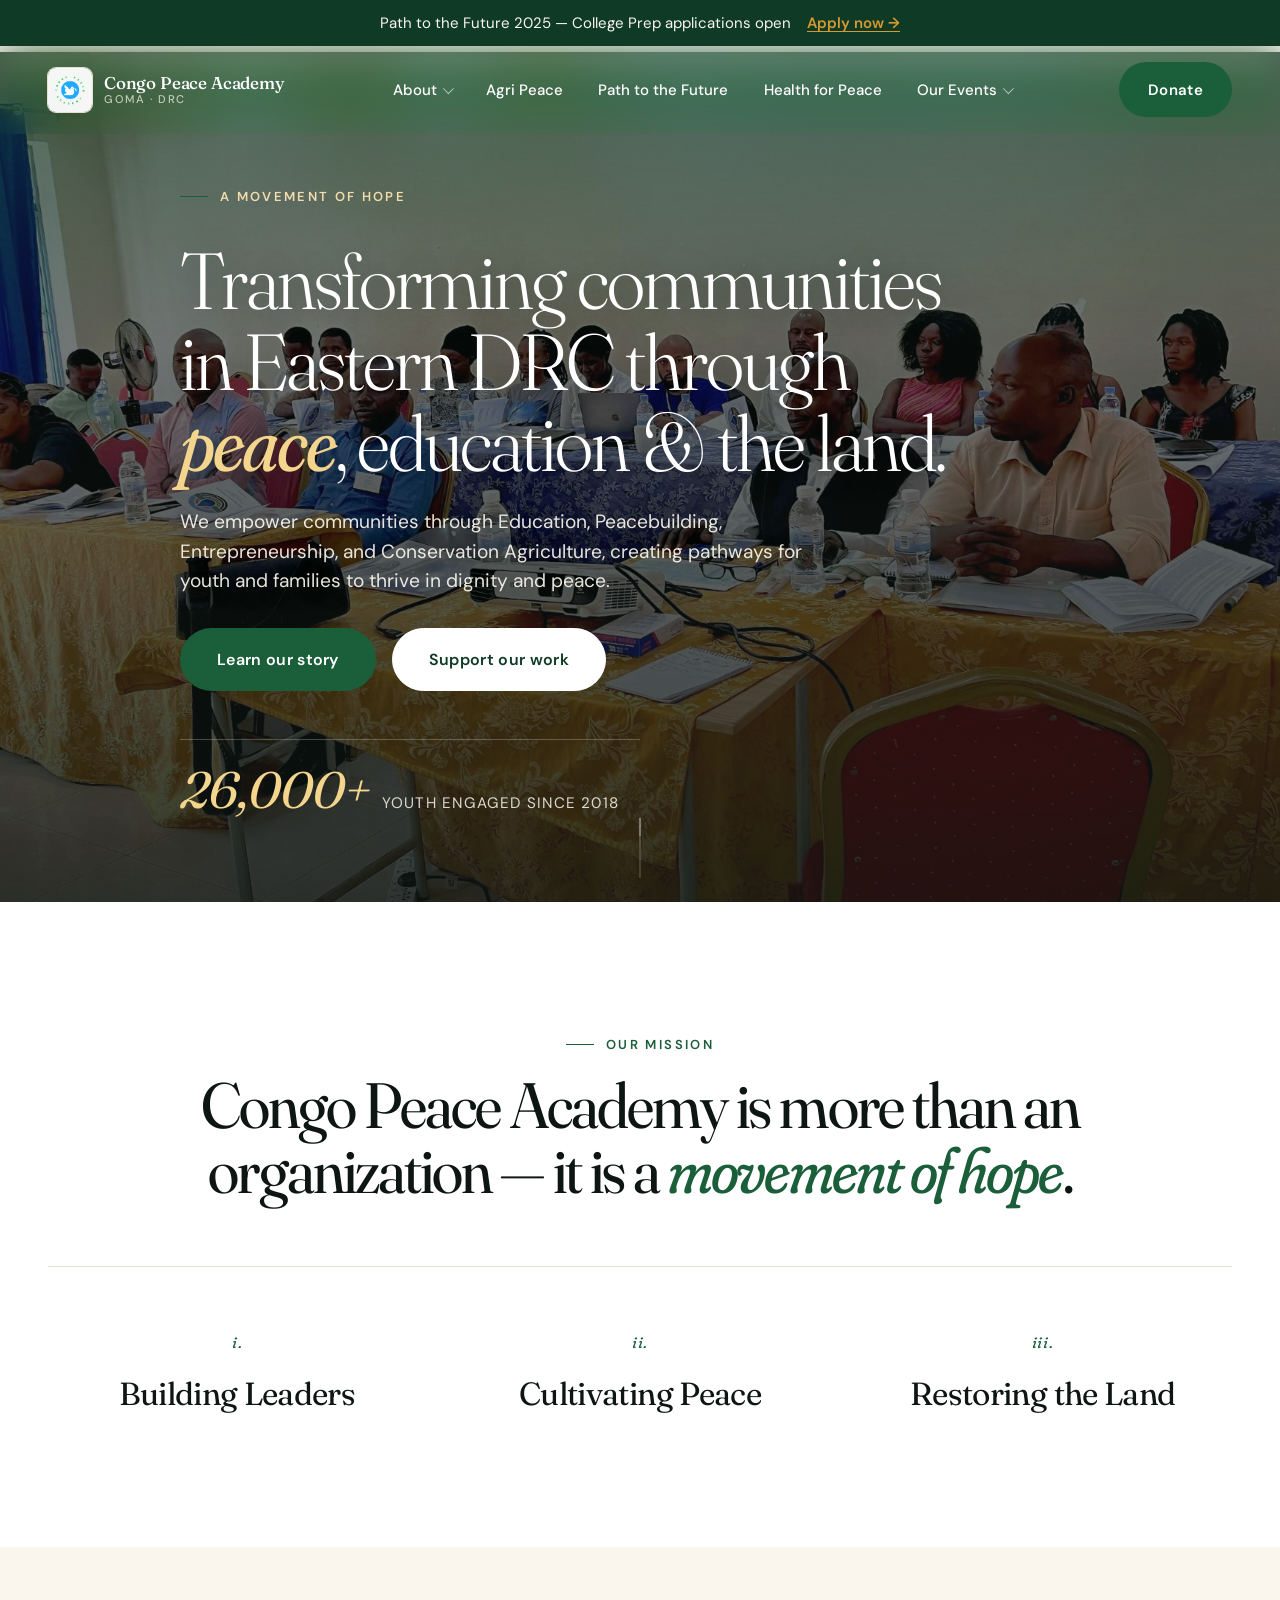
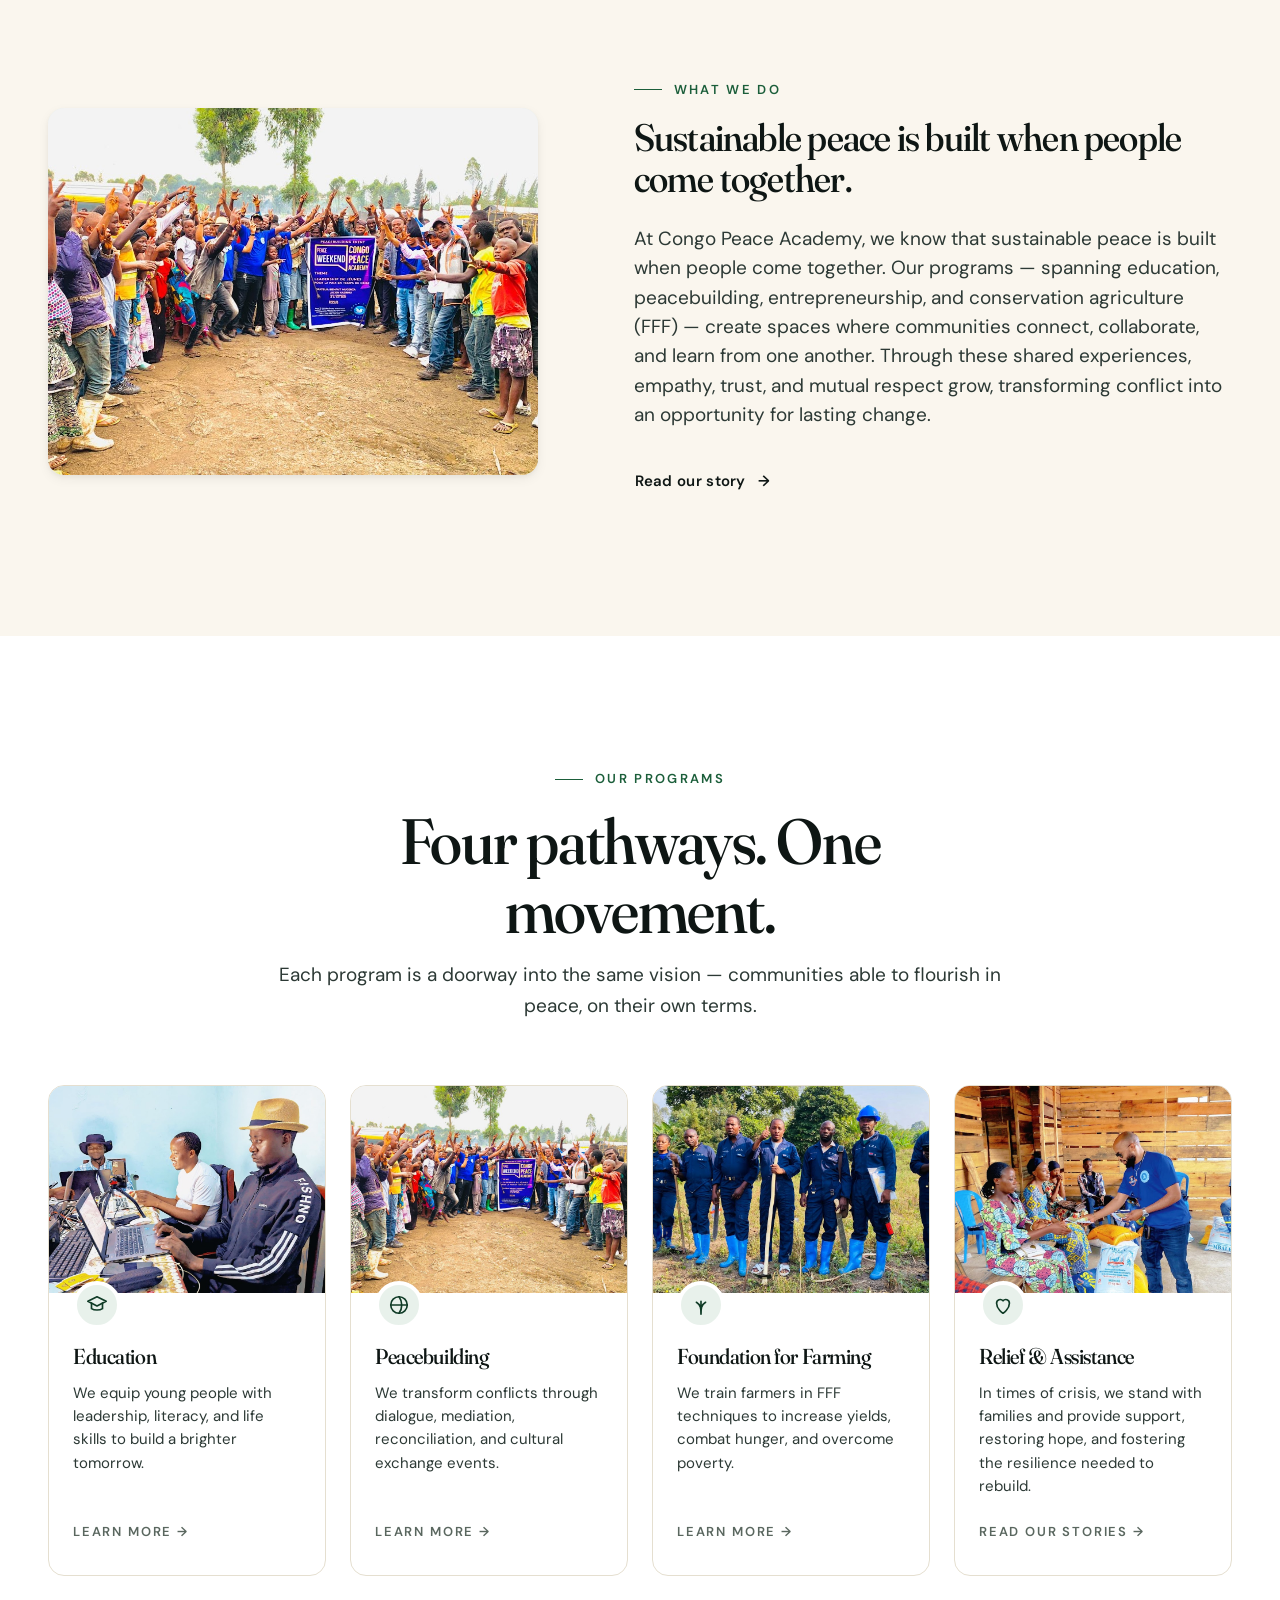
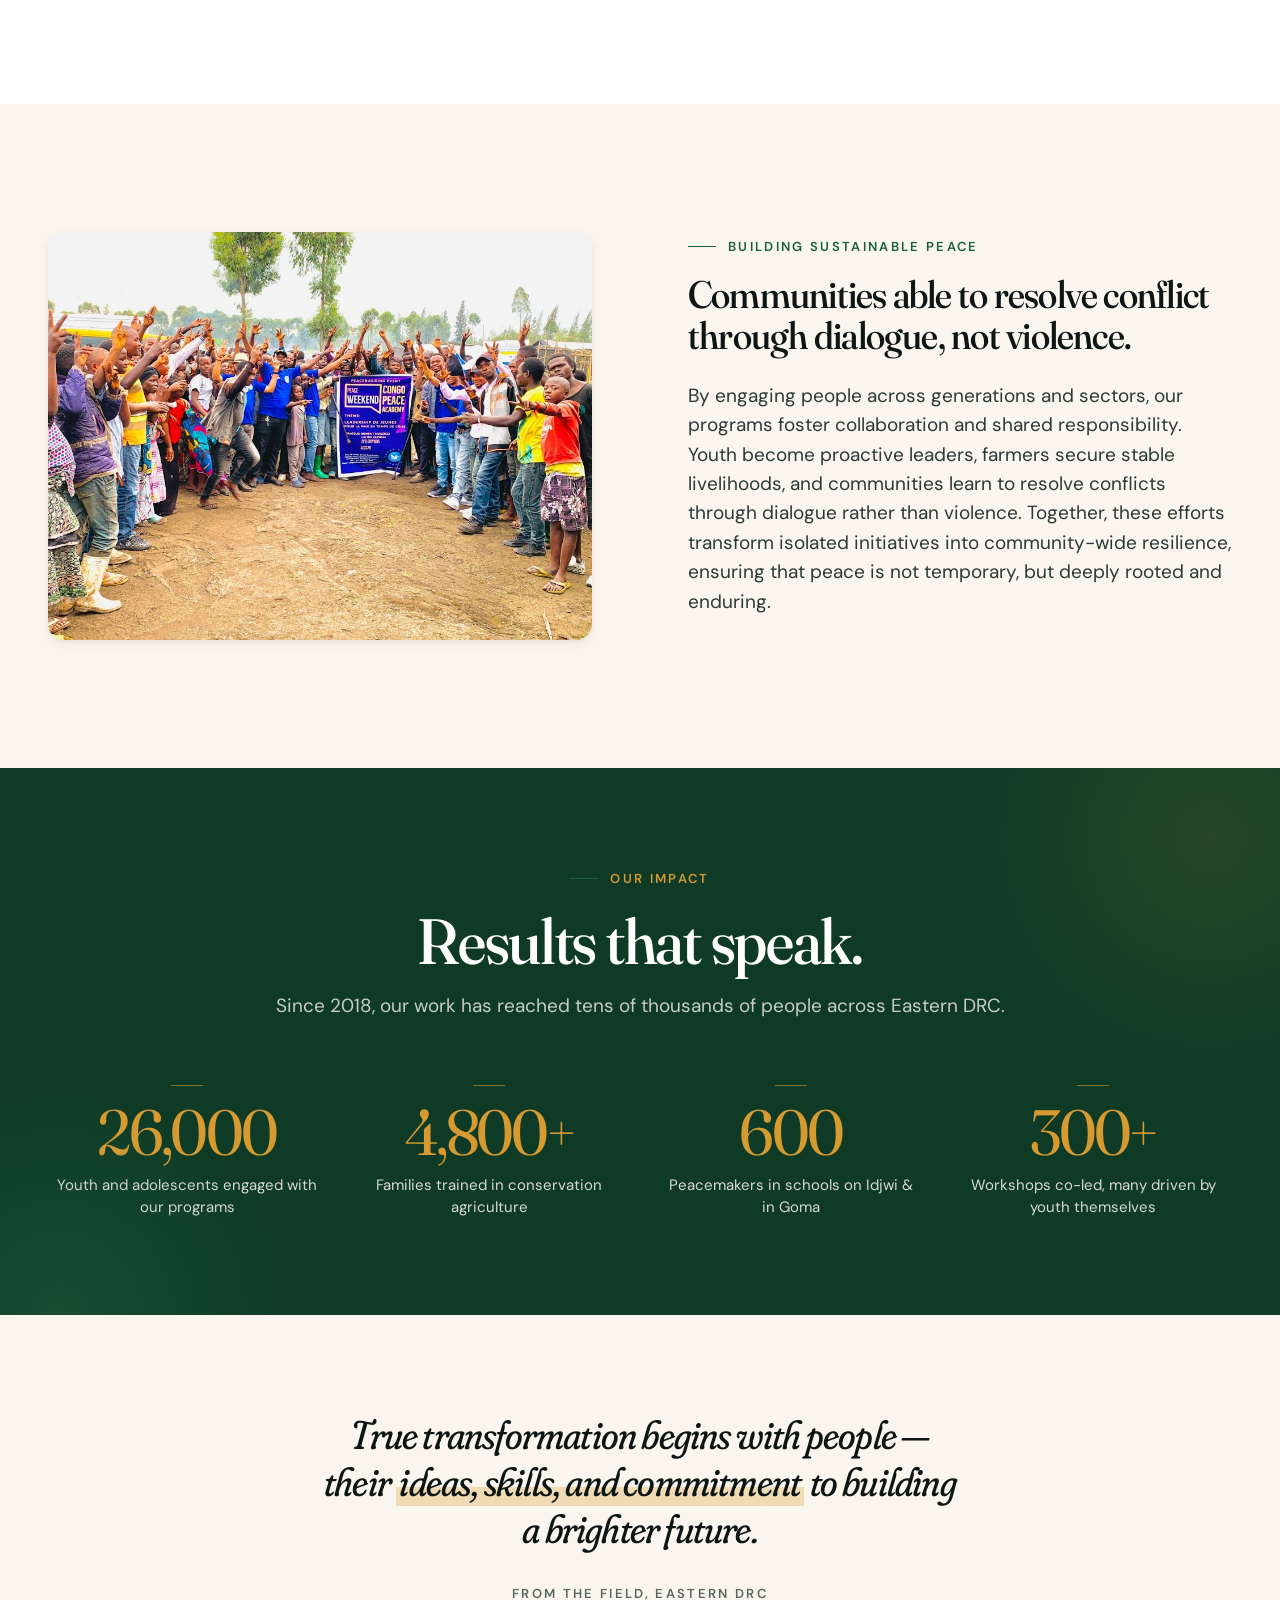
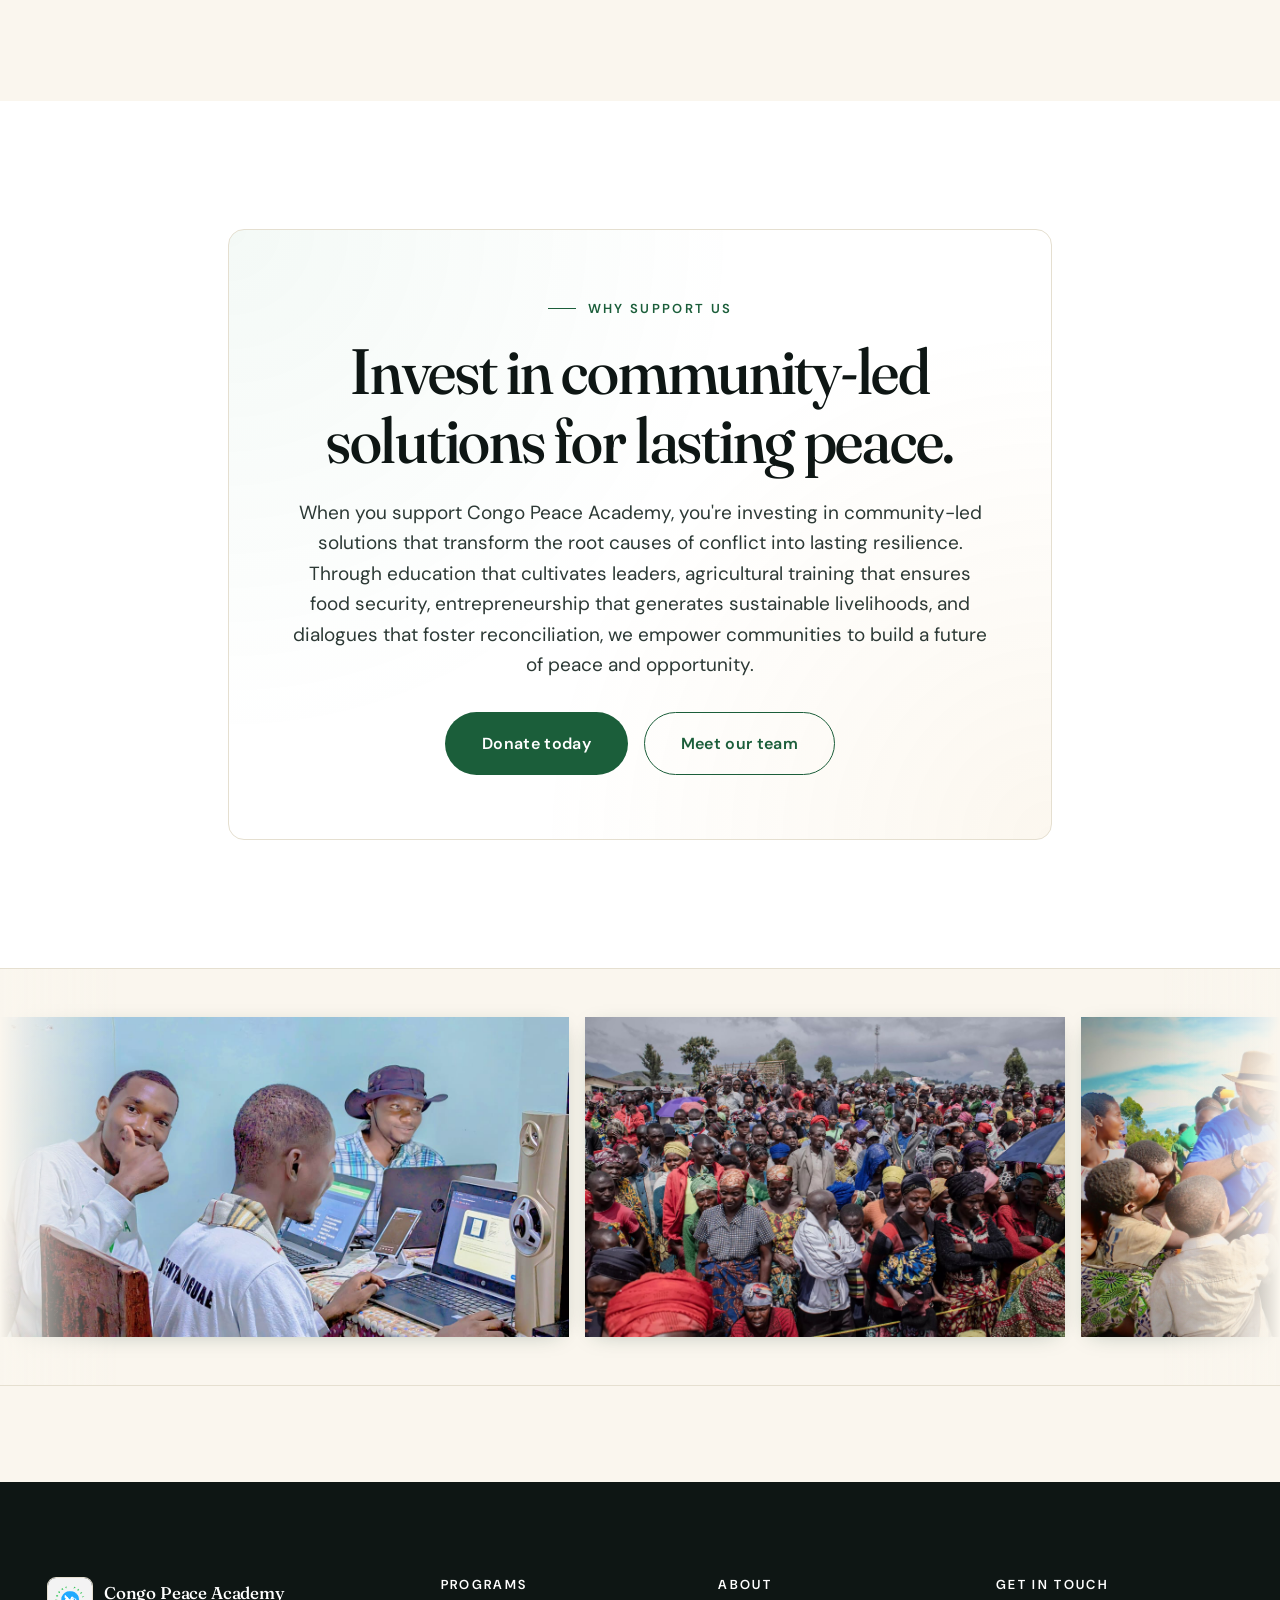
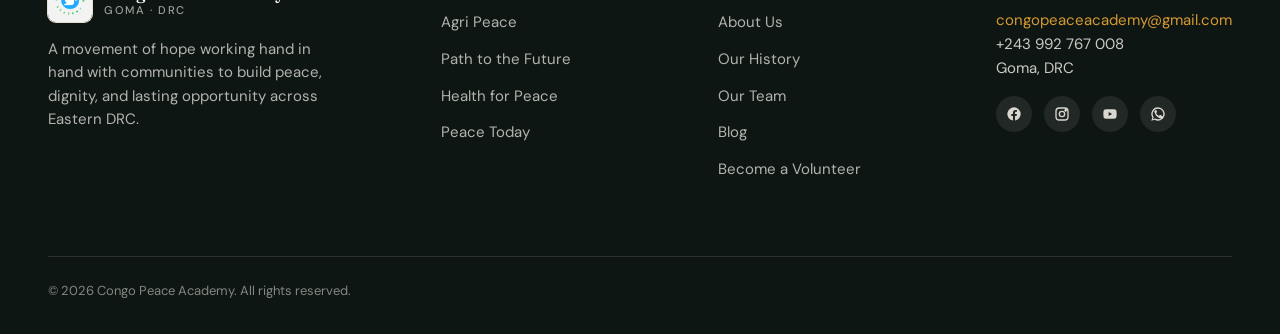
==== commit 99f83e49: "Favicon to real logo, hero is now top-anchored (cannot overlap header), stronger mobile padding" ====
--- a/index.html
+++ b/index.html
@@ -17,7 +17,7 @@
   <link href="https://fonts.googleapis.com/css2?family=Fraunces:ital,opsz,wght,SOFT@0,9..144,300..900,30..100;1,9..144,300..900,30..100&family=DM+Sans:opsz,wght@9..40,400;9..40,500;9..40,600;9..40,700&display=swap" rel="stylesheet" />
 
   <link rel="stylesheet" href="assets/css/style.css" />
-  <link rel="icon" type="image/svg+xml" href="assets/images/favicon.svg" />
+  <link rel="icon" type="image/png" href="assets/images/logo.png" />
 </head>
 <body class="hero-page">
 
--- a/assets/css/style.css
+++ b/assets/css/style.css
@@ -1876,181 +1876,289 @@
 /* Keep the original inner padding — flex-end already anchors content to the
    bottom; tall hero ensures the title clears the transparent header above. */
 
-/* =====================================================================
-   MOBILE FIXES — header, slide-in menu, hero, buttons
+
+
+/* =====================================================================
+   MOBILE PASS — comprehensive cleanup
+   Hierarchy of overrides comes after every earlier rule on purpose so
+   we don't fight specificity. Mobile = <=1024px; phone = <=720px.
    ===================================================================== */
 @media (max-width: 1024px) {
-  /* Hide the Donate button in the header on mobile — it's in the menu and
-     the announcement banner. Keeping it caused right-side overflow. */
-  .nav-actions { display: none; }
-
-  /* Tighter header padding + smaller brand on mobile */
-  .nav { padding: 0.7rem 0; gap: var(--space-3); }
+  /* CRITICAL: kill backdrop-filter on the header on mobile because it creates
+     a containing block that traps position:fixed descendants — that was why
+     the menu panel was stuck inside the header band. */
+  .site-header {
+    backdrop-filter: none !important;
+    -webkit-backdrop-filter: none !important;
+  }
+  /* Hide desktop Donate; the mobile menu has one at the bottom */
+  .nav-actions { display: none !important; }
+
+  /* Tighter header so things never clip */
+  .nav { padding: 0.6rem 0; gap: var(--space-3); }
   .site-header .container { padding-left: var(--space-4); padding-right: var(--space-4); }
-  .brand-mark-img { width: 38px; height: 38px; }
-  .brand { font-size: 1rem; gap: var(--space-2); }
+  .brand-mark-img { width: 36px; height: 36px; }
+  .brand { font-size: 0.95rem; gap: 0.6rem; }
   .brand-text-sub { font-size: 0.62rem; letter-spacing: 0.12em; }
 
-  /* Hamburger sits above the slide-in panel so user can close it */
-  .nav-toggle {
-    position: relative;
-    z-index: 1200;
-    margin-left: auto;
-  }
-
-  /* Slide-in panel: full width on small, capped on tablet, always on top */
+  /* ----- FULL-SCREEN MOBILE MENU ----- */
   .nav-list {
-    z-index: 1100;
-    width: 100vw;
-    max-width: 420px;
-    padding: calc(82px + var(--space-5)) var(--space-6) var(--space-7);
-    box-shadow: -18px 0 50px -20px rgba(15,22,20,0.35);
-  }
-
-  /* Backdrop behind the slide-in panel */
-  .nav-list[data-open="true"]::before {
-    content: '';
-    position: fixed;
-    inset: 0;
-    background: rgba(15,22,20,0.45);
-    z-index: -1;
-    /* This sits in the panel's stacking context. To dim the rest of the
-       page we use body[data-nav-open] instead — set below in JS. */
-  }
-  body[data-nav-open="true"]::after {
-    content: '';
-    position: fixed;
-    inset: 0;
-    background: rgba(15,22,20,0.45);
-    z-index: 1090;
-    pointer-events: none;
-  }
-
-  /* Donate CTA inside the slide-in menu */
-  .nav-list .nav-donate {
-    list-style: none;
-    margin-top: var(--space-4);
-    padding-top: var(--space-4);
-    border-top: 1px solid var(--border);
-  }
-  .nav-list .nav-donate .btn {
-    display: block;
-    text-align: center;
-    width: 100%;
-  }
-
-  /* On the cinematic-hero page, when the nav is open, give it a paper
-     background so the white-on-white text issue is fixed */
-  .hero-page .site-header .nav-list { background: var(--paper); }
-  .hero-page .nav-list .nav-link { color: var(--ink); }
-  .hero-page .nav-list .subnav-link { color: var(--slate-700); }
-}
-
-/* Cinematic hero — mobile spacing tightening so 26,000+ isn't cropped */
-@media (max-width: 720px) {
-  .hero-page .hero-cinematic {
-    min-height: 620px;
-    height: calc(100vh - 50px);
-  }
-  .hero-cinematic-inner {
-    padding: var(--space-7) 0 var(--space-7);
-  }
-  .hero-cinematic-title {
-    font-size: clamp(2rem, 8vw, 2.6rem);
-    line-height: 1.06;
-  }
-  .hero-cinematic-lede {
-    font-size: 1rem;
-    line-height: 1.5;
-  }
-  /* Stack hero buttons full width with breathing room */
-  .hero-cinematic .hero-actions {
+    position: fixed !important;
+    inset: 0 !important;
+    width: 100% !important;
+    max-width: 100% !important;
+    height: 100% !important;
+    margin: 0 !important;
+    padding: 0 !important;
+    background: var(--paper) !important;
+    z-index: 9999 !important;       /* above announcement banner */
     display: flex;
     flex-direction: column;
-    gap: var(--space-3);
-    width: 100%;
-    max-width: 360px;
-  }
-  .hero-cinematic .hero-actions .btn {
-    width: 100%;
-    text-align: center;
-  }
-  .hero-cinematic-stat {
-    margin-top: var(--space-5);
-    padding-top: var(--space-4);
-    flex-direction: column;
-    align-items: flex-start;
-    gap: 2px;
-  }
-  .hero-cinematic-num { font-size: 2rem; }
-  .hero-cinematic-label { font-size: 0.75rem; }
-}
-
-
-/* =====================================================================
-   MOBILE MENU — clean rebuild
-   ===================================================================== */
-@media (max-width: 1024px) {
-  /* Full-screen panel, sliding in from the right */
-  .nav-list {
-    width: 100vw !important;
-    max-width: 100vw !important;
-    height: 100vh;
-    min-height: 100dvh;
-    padding: var(--space-6) var(--space-6) var(--space-7) var(--space-6) !important;
-    background: var(--paper) !important;
-    z-index: 1100;
-    display: flex;
-    flex-direction: column;
-    gap: 0;
     overflow-y: auto;
-  }
-  /* Top row inside the panel: leave room for a close affordance — the
-     existing X icon on the hamburger button is the close */
+    transform: translateX(100%);
+    transition: transform 280ms var(--ease);
+    box-shadow: none;
+    border-left: none;
+  }
+  .nav-list[data-open="true"] { transform: translateX(0) !important; }
+
+  /* Sticky top bar inside the panel — leaves room for the X (hamburger) button
+     that sits OVER the panel at the top right of the viewport */
   .nav-list::before {
     content: '';
     display: block;
+    flex-shrink: 0;
     height: 64px;
-    flex-shrink: 0;
-  }
+    background: var(--paper);
+    border-bottom: 1px solid var(--border-soft);
+    position: sticky;
+    top: 0;
+    z-index: 2;
+  }
+
+  /* The hamburger / X — always on top of everything */
+  .nav-toggle {
+    position: relative;
+    z-index: 10000 !important;
+    width: 44px;
+    height: 44px;
+    margin-left: auto;
+  }
+  /* When the panel is open, make the hamburger X explicitly visible on white */
+  .nav-toggle[aria-expanded="true"] {
+    background: transparent;
+  }
+  .nav-toggle[aria-expanded="true"] .nav-toggle-bar::before,
+  .nav-toggle[aria-expanded="true"] .nav-toggle-bar::after {
+    background: var(--ink);
+  }
+
+  /* Nav items: editorial scale, with full-width divider lines */
   .nav-item {
-    padding: 0;
+    width: 100%;
     border-bottom: 1px solid var(--border-soft);
+    padding: 0 var(--space-6);
+    background: var(--paper);
   }
   .nav-link {
-    font-family: var(--font-display);
-    font-weight: 400;
-    font-size: 1.6rem !important;
+    font-family: var(--font-display) !important;
+    font-weight: 400 !important;
+    font-size: 1.55rem !important;
     line-height: 1.2;
     color: var(--ink) !important;
     padding: 1.05rem 0 !important;
+    width: 100%;
+    display: block;
   }
   .subnav {
+    position: static !important;
+    opacity: 1 !important;
+    visibility: visible !important;
+    transform: none !important;
+    box-shadow: none !important;
+    background: transparent !important;
     padding: 0 0 var(--space-3) var(--space-3) !important;
+    border: none !important;
   }
   .subnav-link {
-    font-size: 0.98rem !important;
+    font-family: var(--font-body) !important;
+    font-size: 1rem !important;
+    font-weight: 500 !important;
     color: var(--slate-700) !important;
     padding: 0.45rem 0 !important;
   }
+  .nav-item.has-sub > .nav-link::after { display: none !important; }
+
+  /* Donate pinned at bottom */
   .nav-donate {
-    margin-top: auto;          /* pin to bottom of the flex column */
-    padding-top: var(--space-5) !important;
+    margin-top: auto !important;
+    padding: var(--space-5) var(--space-6) var(--space-6) !important;
+    border-top: 1px solid var(--border-soft) !important;
     border-bottom: none !important;
+    background: var(--paper);
   }
   .nav-donate .btn {
+    display: block;
     width: 100%;
     text-align: center;
-    padding: 0.95rem 1.5rem;
+    padding: 1rem 1.5rem;
     font-size: 1rem;
   }
 
-  /* Hamburger sits above panel so users can tap to close */
-  .nav-toggle {
-    position: relative;
-    z-index: 1200;
-    width: 44px;
-    height: 44px;
-  }
-  .nav-toggle[aria-expanded="true"] .nav-toggle-bar { background: transparent; }
-}
+  /* Kill any earlier ::after backdrop — the panel is its own backdrop */
+  body[data-nav-open="true"]::after { display: none !important; }
+}
+
+/* =====================================================================
+   PHONE (<=720px) — banner spacing + hero polish
+   ===================================================================== */
+@media (max-width: 720px) {
+  /* Announcement banner: compact, two lines max, no awkward wrapping */
+  .banner { padding: 0.5rem 0; }
+  .banner-content {
+    flex-wrap: wrap;
+    gap: 0.25rem 0.5rem !important;
+    justify-content: center;
+    text-align: center;
+  }
+  .banner-content > span,
+  .banner-content > a {
+    font-size: 0.8rem !important;
+    line-height: 1.35;
+  }
+
+  /* Hero: lighter tint, fully covering video, comfortable content spacing */
+  .hero-page .hero-cinematic {
+    margin-top: -64px;
+    height: auto !important;
+    min-height: 100dvh !important;
+    max-height: none !important;
+  }
+  .hero-bg-tint {
+    background: linear-gradient(180deg,
+      rgba(15, 59, 38, 0.55) 0%,
+      rgba(15, 59, 38, 0.30) 35%,
+      rgba(14, 22, 20, 0.65) 100%) !important;
+  }
+  /* Video: 16:9 sized to cover portrait viewport with no letterboxing */
+  .hero-bg-video {
+    top: 50% !important;
+    left: 50% !important;
+    width: 177.78vh !important;
+    min-width: 100vw !important;
+    height: 100vh !important;
+    min-height: 56.25vw !important;
+    transform: translate(-50%, -50%) scale(1.15) !important;
+  }
+
+  .hero-cinematic-inner {
+    padding: calc(64px + var(--space-6)) 0 var(--space-7) !important;
+    max-width: 100%;
+  }
+  .hero-cinematic-title {
+    font-size: clamp(1.9rem, 8vw, 2.5rem) !important;
+    line-height: 1.08 !important;
+  }
+  .hero-cinematic-lede {
+    font-size: 1rem !important;
+    line-height: 1.5 !important;
+    max-width: 100%;
+  }
+  .hero-actions {
+    display: flex !important;
+    flex-direction: column !important;
+    gap: var(--space-3) !important;
+    width: 100%;
+    max-width: 360px;
+  }
+  .hero-actions .btn {
+    width: 100% !important;
+    text-align: center;
+    padding: 0.92rem 1.5rem !important;
+    font-size: 0.98rem !important;
+  }
+  .hero-cinematic-stat {
+    flex-direction: column !important;
+    align-items: flex-start !important;
+    gap: 2px !important;
+    padding-top: var(--space-4) !important;
+    margin-top: var(--space-5) !important;
+  }
+  .hero-cinematic-num { font-size: 2rem !important; }
+  .hero-cinematic-label { font-size: 0.72rem !important; }
+}
+
+/* =====================================================================
+   DESKTOP: hide the in-menu .nav-donate (it's only for mobile);
+   the .nav-actions Donate at the right end handles desktop.
+   ===================================================================== */
+@media (min-width: 1025px) {
+  .nav-donate { display: none !important; }
+}
+
+/* =====================================================================
+   HERO — darker overlay so text always pops; safer minimum-height behavior
+   at every zoom level (was overlapping the banner at some zoom percentages)
+   ===================================================================== */
+.hero-bg-tint {
+  background:
+    linear-gradient(180deg,
+      rgba(15, 59, 38, 0.65) 0%,
+      rgba(14, 22, 20, 0.45) 35%,
+      rgba(14, 22, 20, 0.80) 100%) !important;
+}
+.hero-cinematic-title,
+.hero-cinematic-lede {
+  text-shadow: 0 2px 30px rgba(0, 0, 0, 0.35);
+}
+
+/* Don't shrink below content height — prevents banner/title overlap at zoom */
+.hero-page .hero-cinematic {
+  min-height: max(720px, 100vh - 50px);
+}
+
+/* Mobile: side padding so words never touch the screen edges */
+@media (max-width: 720px) {
+  .hero-cinematic-inner {
+    padding-left: var(--space-5) !important;
+    padding-right: var(--space-5) !important;
+  }
+  .hero-cinematic-stat,
+  .hero-cinematic-title,
+  .hero-cinematic-lede,
+  .hero-actions,
+  .eyebrow-light {
+    padding-left: 0;
+    padding-right: 0;
+  }
+  .hero-page .hero-cinematic {
+    min-height: 100dvh;
+  }
+}
+
+/* =====================================================================
+   HERO ROCK-SOLID LAYOUT — top-anchored content, no possible header overlap
+   ===================================================================== */
+.hero-page .hero-cinematic {
+  align-items: flex-start !important;
+  padding-top: 130px !important;
+  padding-bottom: var(--space-7) !important;
+  min-height: max(720px, 100vh - 50px) !important;
+}
+.hero-page .hero-cinematic-inner {
+  padding-top: 0 !important;
+  padding-bottom: 0 !important;
+}
+
+@media (max-width: 720px) {
+  .hero-page .hero-cinematic {
+    padding-top: 90px !important;
+    padding-bottom: var(--space-6) !important;
+    align-items: flex-start !important;
+  }
+  /* Stronger side padding on the hero content on phone */
+  .hero-page .hero-cinematic .container.hero-cinematic-inner {
+    padding-left: 22px !important;
+    padding-right: 22px !important;
+  }
+}
